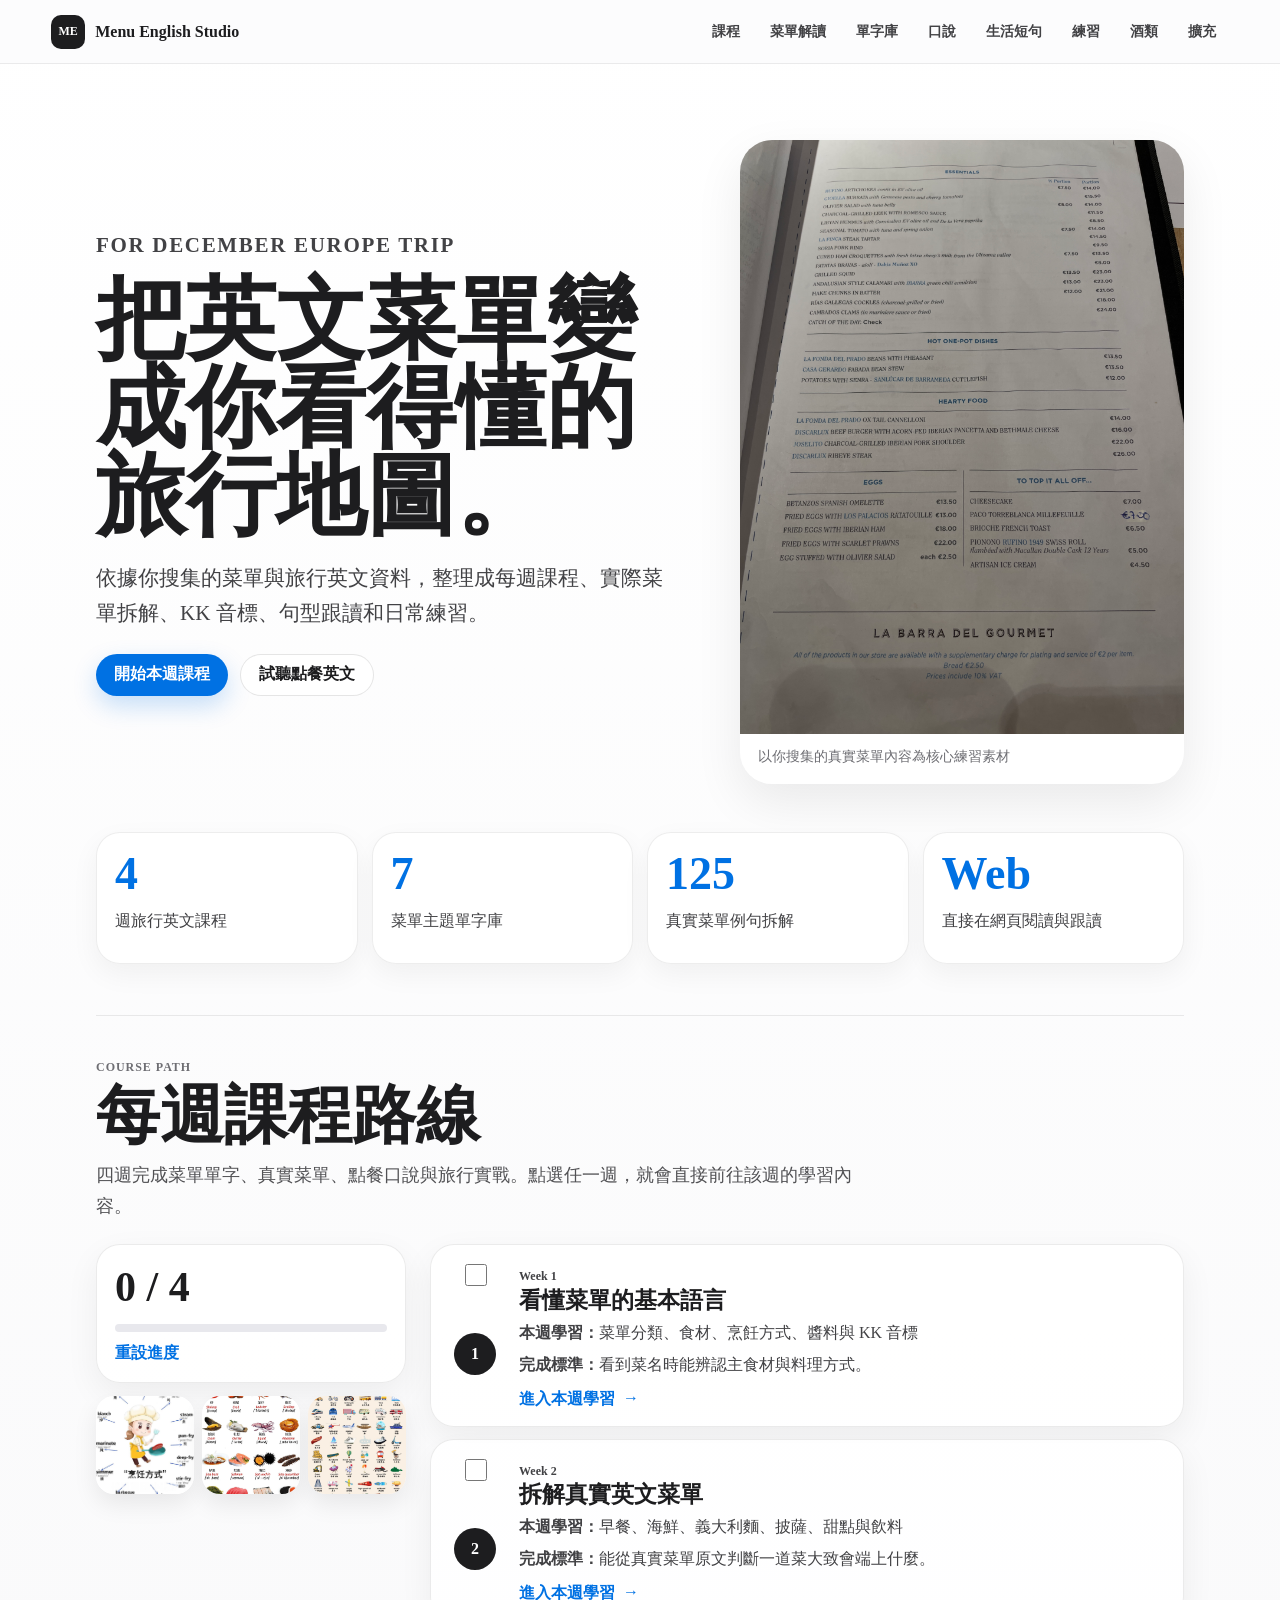
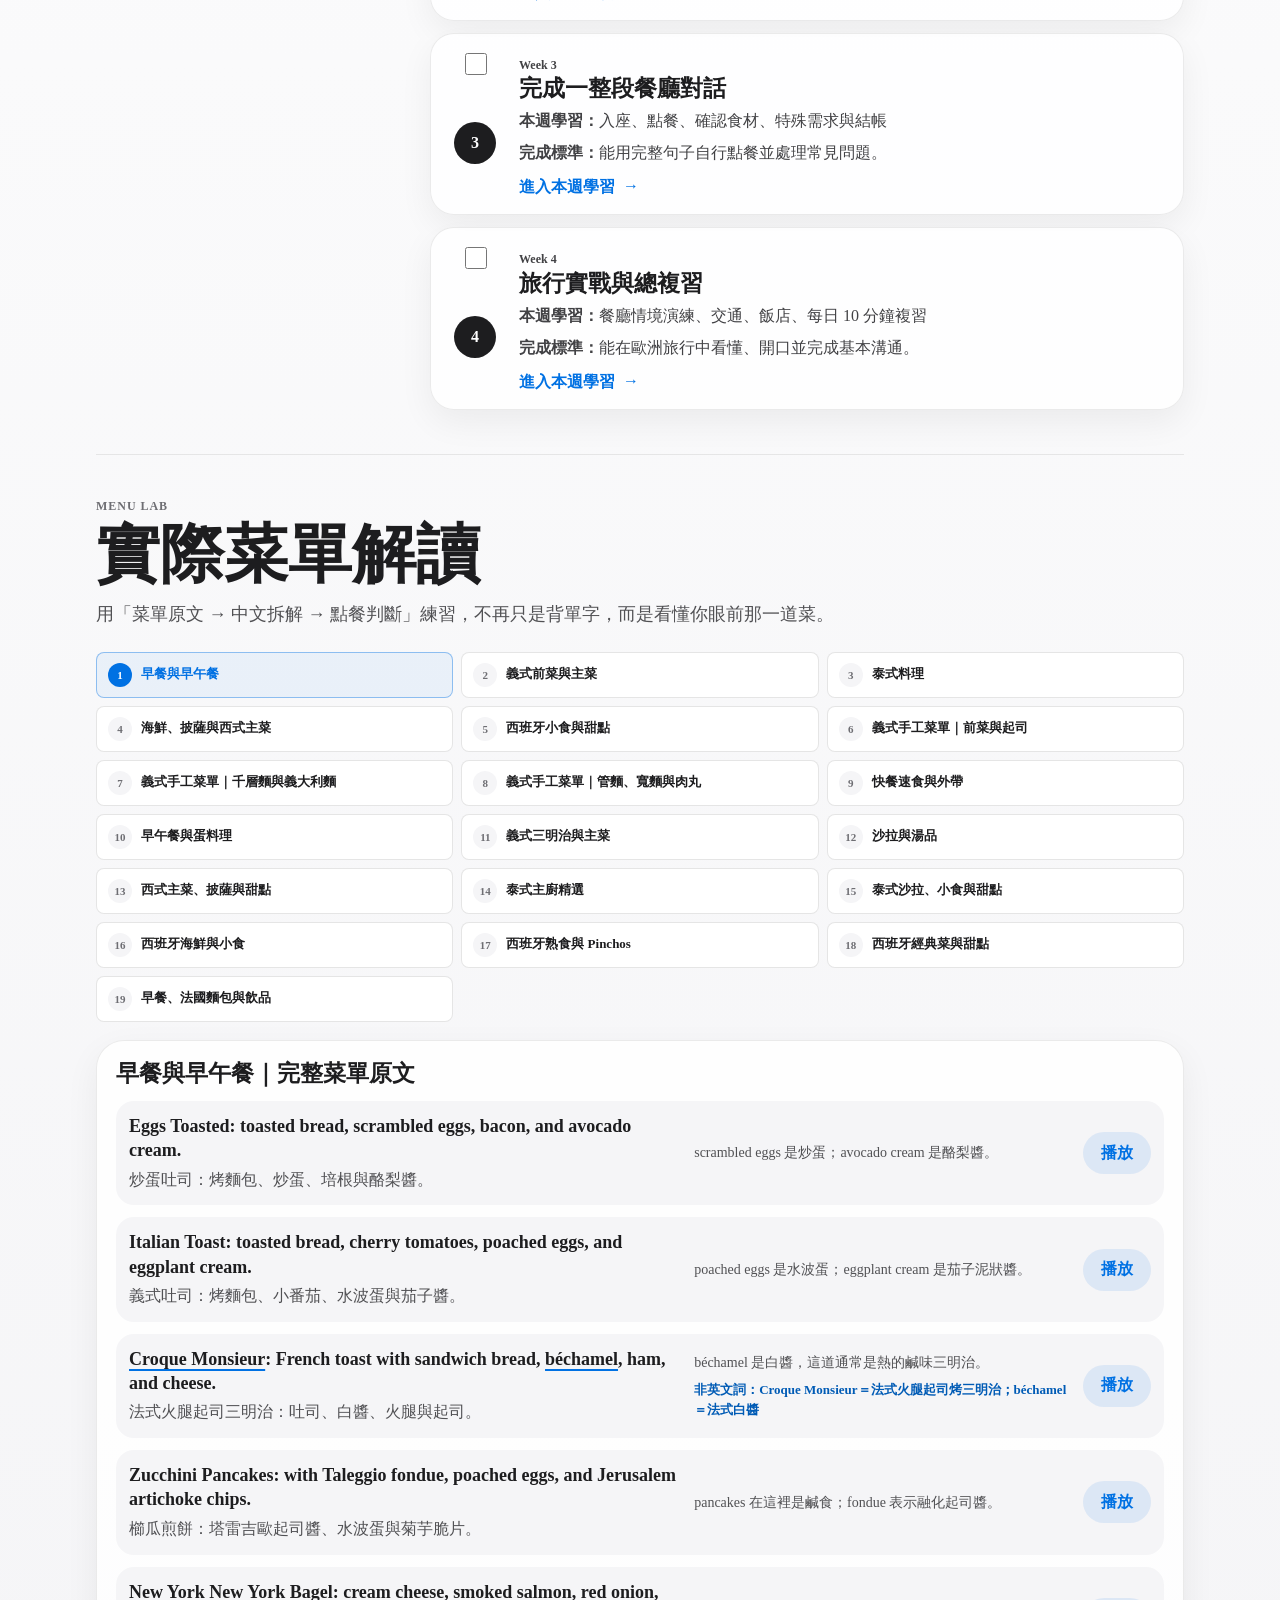
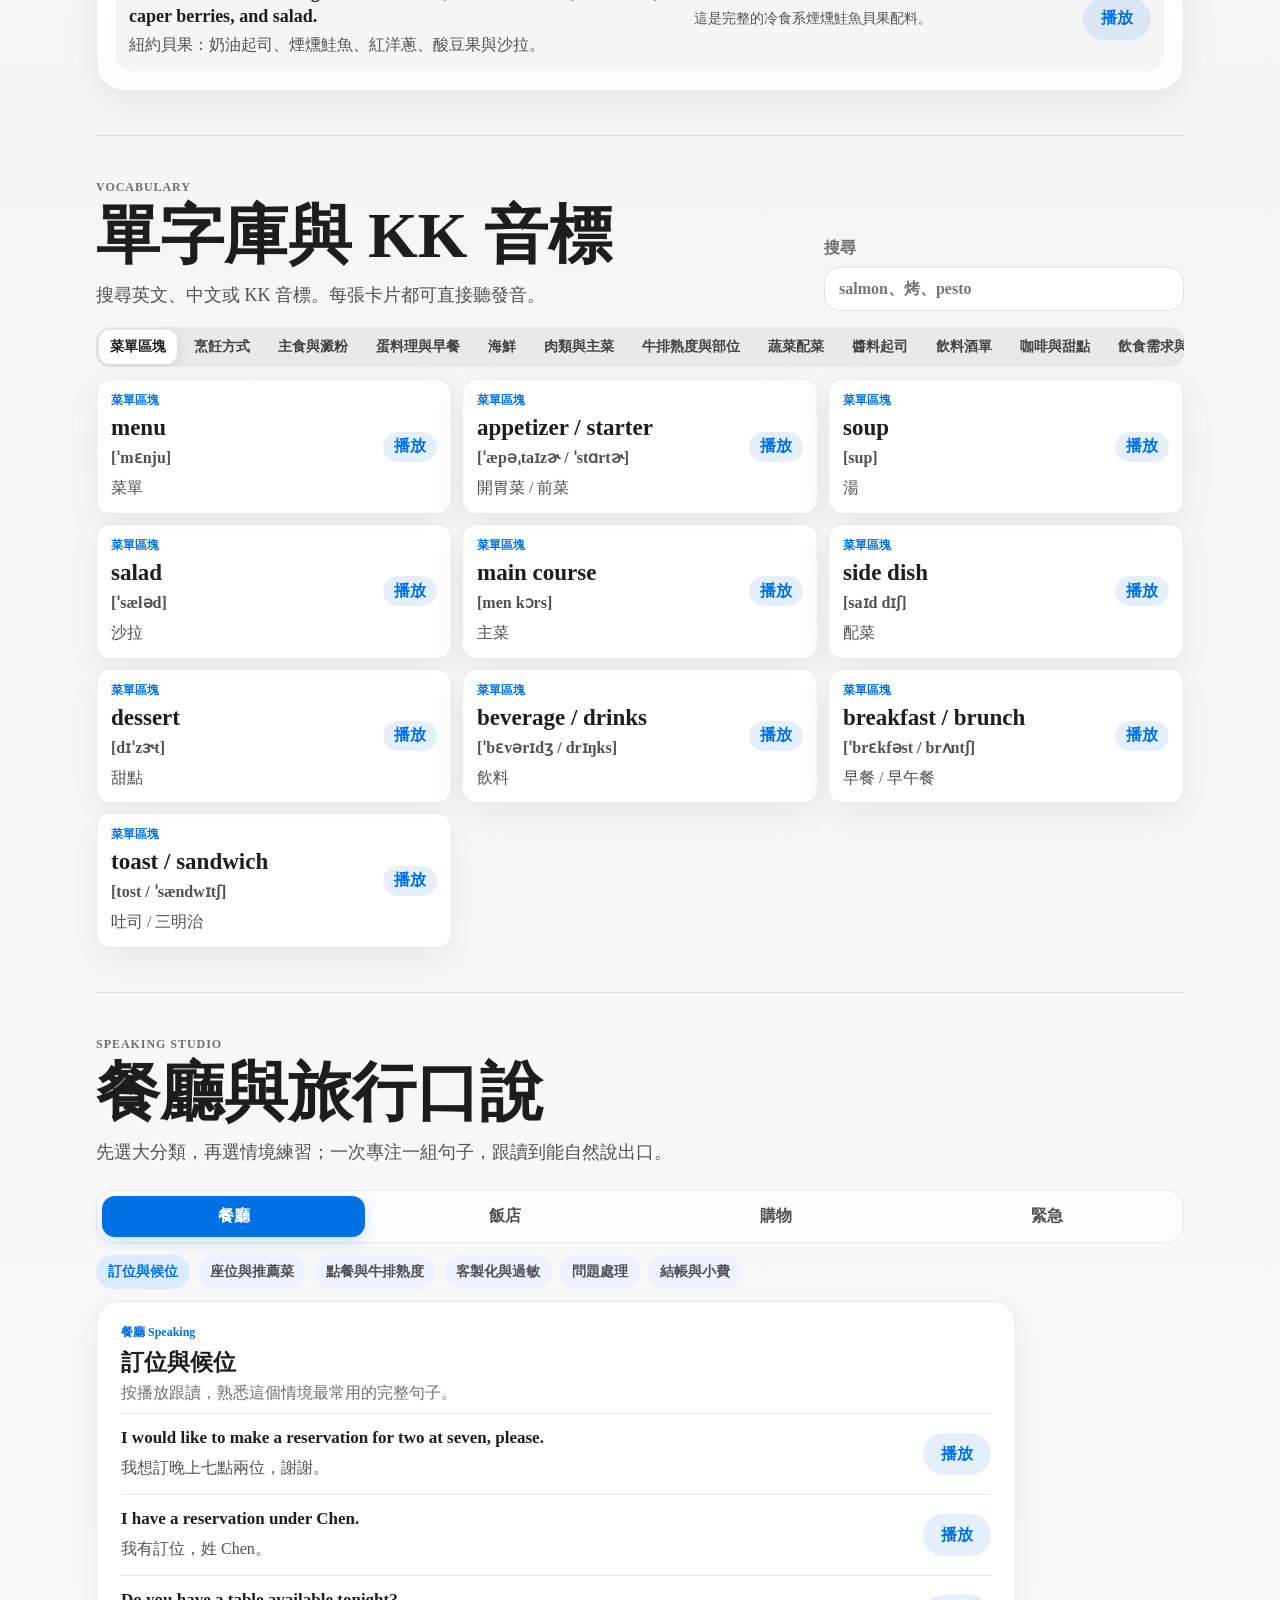
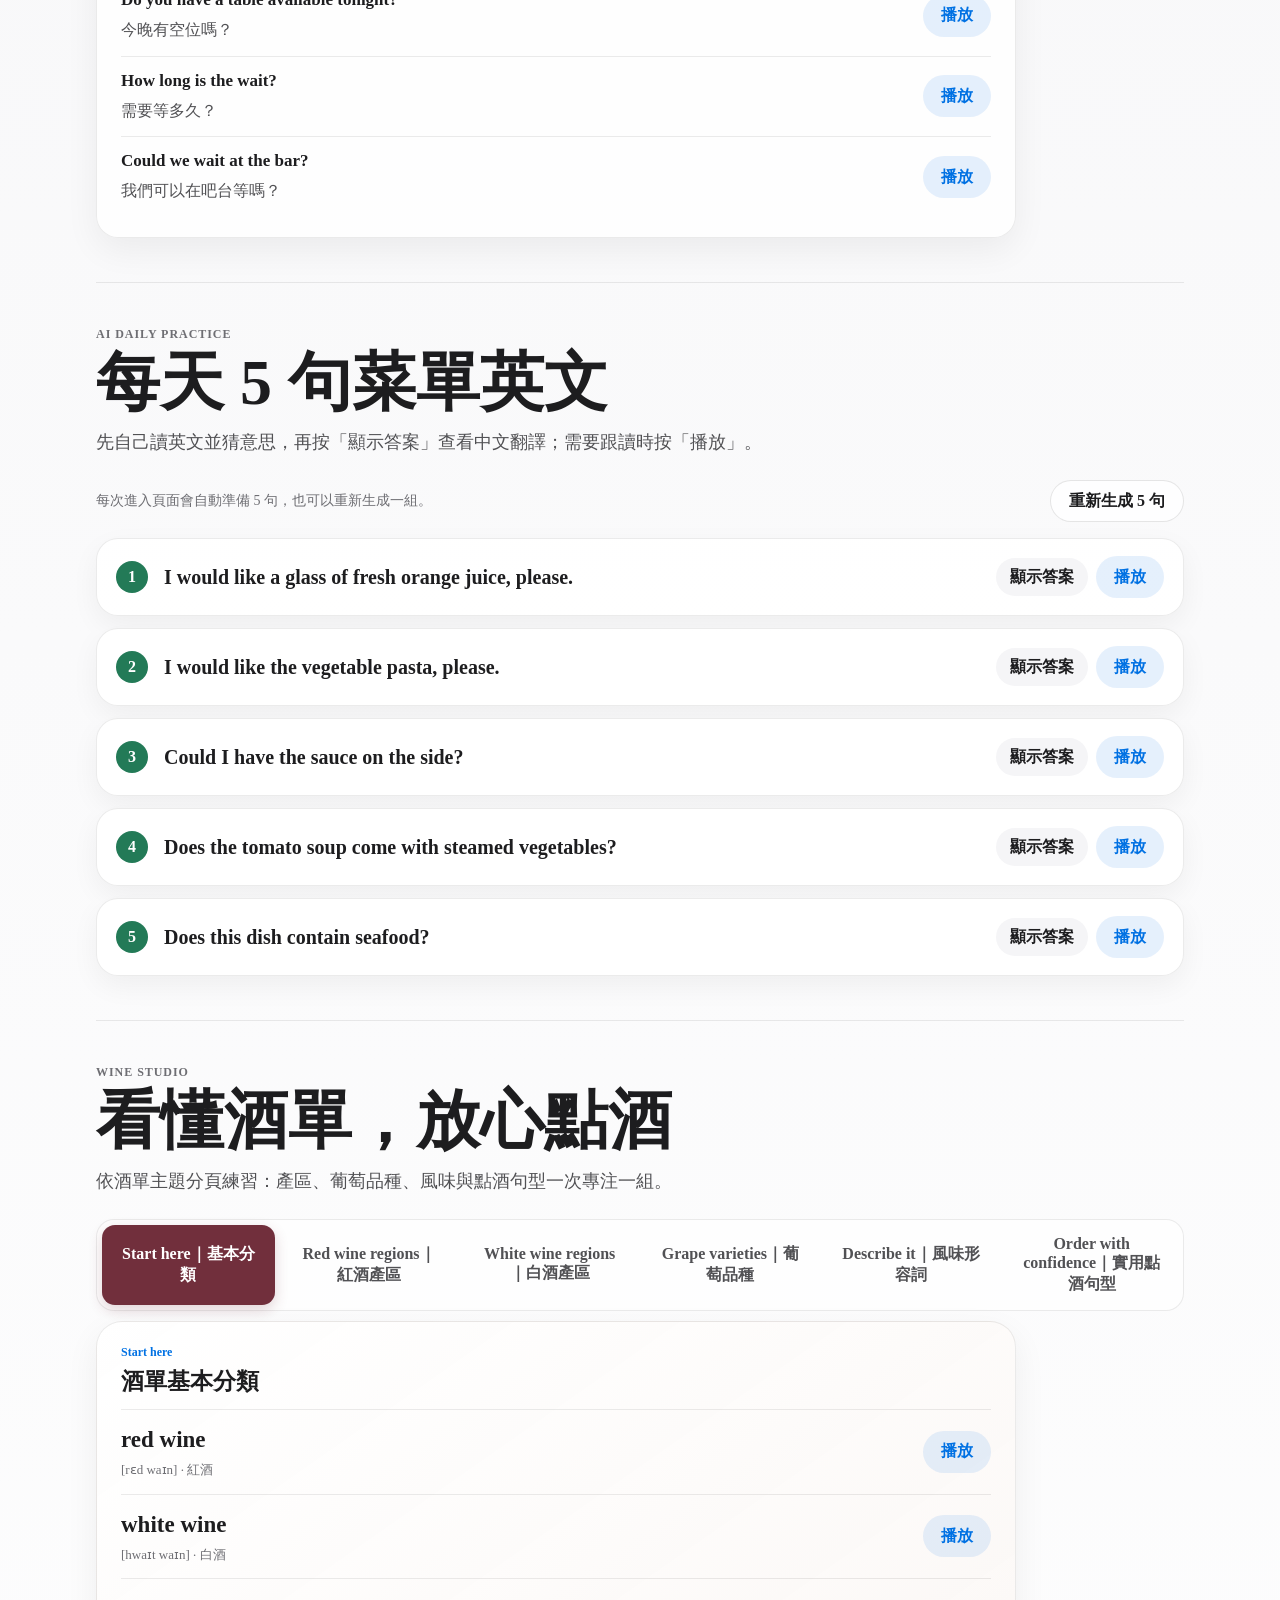
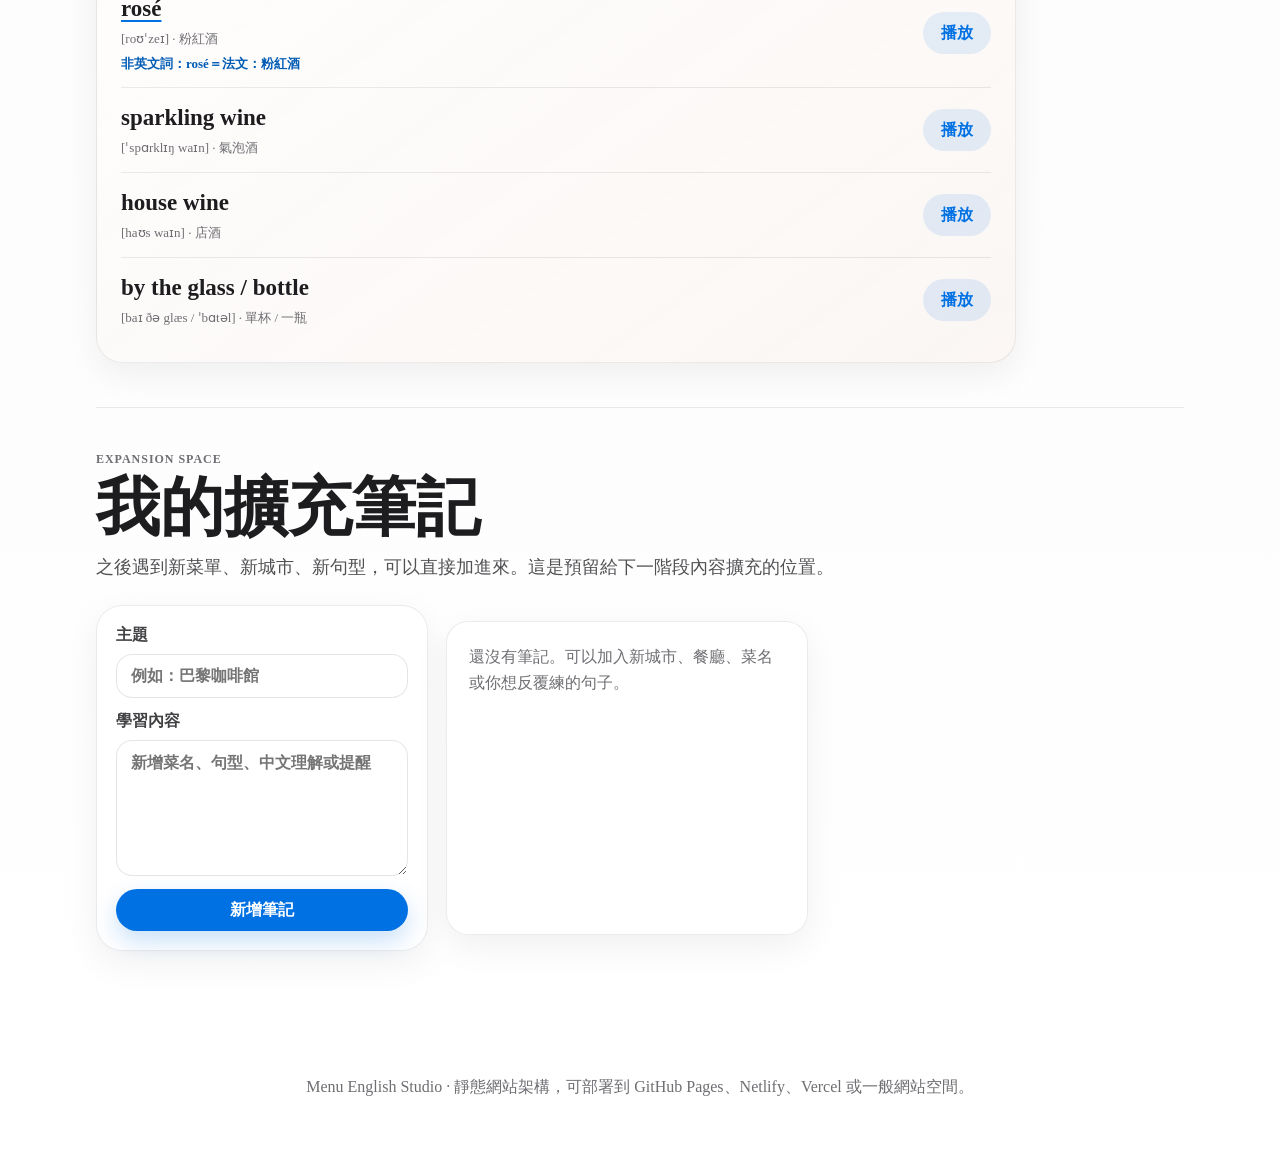
==== index.html @ 2254c6e6 "Split life English into its own page" ====
<!doctype html>
<html lang="zh-Hant">
<head>
  <meta charset="utf-8">
  <meta name="viewport" content="width=device-width, initial-scale=1">
  <title>Menu English Studio</title>
  <meta name="description" content="12月歐洲行英文學習網站：菜單閱讀、點餐句型、KK音標、每週課程與瀏覽器發音練習。">
  <link rel="stylesheet" href="styles.css?v=20261015-2">
  <style id="vocab-layout-fix">
    .vocab-section .vocab-card {
      min-height: 0 !important;
      align-self: start !important;
      display: grid !important;
      grid-template-columns: minmax(0, 1fr) auto !important;
      align-items: center !important;
      padding: 12px 14px !important;
      border-radius: 14px !important;
      gap: 12px !important;
    }
    .vocab-section .vocab-card > div {
      grid-column: 1 !important;
      display: grid !important;
      gap: 5px !important;
    }
    .vocab-section .vocab-card .tag,
    .vocab-section .vocab-card h3,
    .vocab-section .vocab-card .kk,
    .vocab-section .vocab-card p:not(.kk) {
      margin: 0 !important;
    }
    .vocab-section .vocab-card > .audio-button {
      grid-column: 2 !important;
      grid-row: 1 !important;
      min-height: 30px !important;
      padding: 0 11px !important;
    }
  </style>
</head>
<body>
  <header class="site-header">
    <a class="brand" href="#home" aria-label="回到首頁">
      <span class="brand-mark">ME</span>
      <span>Menu English Studio</span>
    </a>
    <nav class="top-nav" aria-label="主要導覽">
      <a href="#course">課程</a>
      <a href="#menu-lab">菜單解讀</a>
      <a href="#vocab">單字庫</a>
      <a href="#speaking">口說</a>
      <a href="life-english.html">生活短句</a>
      <a href="#practice">練習</a>
      <a href="#wine">酒類</a>
      <a href="#notes">擴充</a>
    </nav>
  </header>

  <main>
    <section id="home" class="hero">
      <div class="hero-copy">
        <p class="eyebrow">For December Europe Trip</p>
        <h1>把英文菜單變成你看得懂的旅行地圖。</h1>
        <p>依據你搜集的菜單與旅行英文資料，整理成每週課程、實際菜單拆解、KK 音標、句型跟讀和日常練習。</p>
        <div class="hero-actions">
          <a class="button primary" href="#course">開始本週課程</a>
          <button class="button soft" type="button" data-speak="A table for two, please. I would like the grilled sea bass. Could we have the bill, please?">試聽點餐英文</button>
        </div>
      </div>
      <figure class="hero-visual">
        <img src="assets/menu-hero.jpg" alt="歐洲餐廳英文菜單照片">
        <figcaption>以你搜集的真實菜單內容為核心練習素材</figcaption>
      </figure>
    </section>

    <section class="overview" aria-label="學習摘要">
      <article>
        <span>4</span>
        <p>週旅行英文課程</p>
      </article>
      <article>
        <span>7</span>
        <p>菜單主題單字庫</p>
      </article>
      <article>
        <span>125</span>
        <p>真實菜單例句拆解</p>
      </article>
      <article>
        <span>Web</span>
        <p>直接在網頁閱讀與跟讀</p>
      </article>
    </section>

    <section id="course" class="section course-section">
      <div class="section-heading">
        <p class="eyebrow">Course Path</p>
        <h2>每週課程路線</h2>
        <p>四週完成菜單單字、真實菜單、點餐口說與旅行實戰。點選任一週，就會直接前往該週的學習內容。</p>
      </div>
      <div class="course-layout">
        <aside class="course-rail">
          <div class="progress-card">
            <span id="progressText">0 / 4</span>
            <div class="progress-track"><div id="progressBar"></div></div>
            <button id="resetProgress" class="text-button" type="button">重設進度</button>
          </div>
          <div class="image-stack" aria-hidden="true">
            <img src="assets/cooking.jpg" alt="">
            <img src="assets/seafood.jpg" alt="">
            <img src="assets/transport.jpg" alt="">
          </div>
        </aside>
        <div id="courseList" class="course-list"></div>
      </div>
    </section>

    <section id="menu-lab" class="section">
      <div class="section-heading">
        <p class="eyebrow">Menu Lab</p>
        <h2>實際菜單解讀</h2>
        <p>用「菜單原文 → 中文拆解 → 點餐判斷」練習，不再只是背單字，而是看懂你眼前那一道菜。</p>
      </div>
      <div id="examplePaginationTop" class="menu-pagination"></div>
      <div id="exampleBoard" class="example-board"></div>
    </section>

    <section id="vocab" class="section vocab-section">
      <div class="section-heading row">
        <div>
          <p class="eyebrow">Vocabulary</p>
          <h2>單字庫與 KK 音標</h2>
          <p>搜尋英文、中文或 KK 音標。每張卡片都可直接聽發音。</p>
        </div>
        <label class="search-box">
          <span>搜尋</span>
          <input id="vocabSearch" type="search" placeholder="salmon、烤、pesto">
        </label>
      </div>
      <div id="categoryTabs" class="tabs" role="tablist"></div>
      <div id="vocabGrid" class="vocab-grid"></div>
    </section>

    <section id="speaking" class="section speaking-section">
      <div class="section-heading">
        <p class="eyebrow">Speaking Studio</p>
        <h2>餐廳與旅行口說</h2>
        <p>先選大分類，再選情境練習；一次專注一組句子，跟讀到能自然說出口。</p>
      </div>
      <div id="phraseDeck" class="phrase-deck"></div>
    </section>

    <section id="practice" class="section practice-section">
      <div class="section-heading">
        <p class="eyebrow">AI Daily Practice</p>
        <h2>每天 5 句菜單英文</h2>
        <p>先自己讀英文並猜意思，再按「顯示答案」查看中文翻譯；需要跟讀時按「播放」。</p>
      </div>
      <div class="practice-toolbar">
        <p>每次進入頁面會自動準備 5 句，也可以重新生成一組。</p>
        <button id="generatePractice" class="button soft" type="button">重新生成 5 句</button>
      </div>
      <div id="practiceExercise" class="practice-exercise" aria-live="polite"></div>
    </section>

    <section id="wine" class="section wine-section">
      <div class="section-heading">
        <p class="eyebrow">Wine Studio</p>
        <h2>看懂酒單，放心點酒</h2>
        <p>依酒單主題分頁練習：產區、葡萄品種、風味與點酒句型一次專注一組。</p>
      </div>
      <div id="wineDeck" class="wine-deck"></div>
    </section>

    <section id="notes" class="section notes-section">
      <div class="section-heading">
        <p class="eyebrow">Expansion Space</p>
        <h2>我的擴充筆記</h2>
        <p>之後遇到新菜單、新城市、新句型，可以直接加進來。這是預留給下一階段內容擴充的位置。</p>
      </div>
      <div class="notes-layout">
        <form id="noteForm" class="note-form">
          <label>
            主題
            <input name="title" required placeholder="例如：巴黎咖啡館">
          </label>
          <label>
            學習內容
            <textarea name="body" required placeholder="新增菜名、句型、中文理解或提醒"></textarea>
          </label>
          <button class="button primary" type="submit">新增筆記</button>
        </form>
        <div id="noteCards" class="note-cards"></div>
      </div>
    </section>
  </main>

  <footer class="site-footer">
    <p>Menu English Studio · 靜態網站架構，可部署到 GitHub Pages、Netlify、Vercel 或一般網站空間。</p>
  </footer>

  <script src="data.js?v=20261015-1"></script>
  <script src="menu-examples-extra.js?v=20261002-1"></script>
  <script src="app.js?v=20261015-2"></script>
</body>
</html>
---- styles.css ----
:root {
  color-scheme: light;
  --ink: #1d1d1f;
  --muted: #6e6e73;
  --soft: #f5f5f7;
  --paper: #fbfbfd;
  --line: rgba(0, 0, 0, 0.1);
  --blue: #0071e3;
  --green: #237a57;
  --orange: #b05d18;
  --rose: #b64256;
  --shadow: 0 18px 48px rgba(0, 0, 0, 0.08);
}

* {
  box-sizing: border-box;
}

html {
  scroll-behavior: smooth;
  background: var(--paper);
}

body {
  margin: 0;
  color: var(--ink);
  background: linear-gradient(180deg, #ffffff 0%, #f5f5f7 44%, #ffffff 100%);
  font-family: -apple-system, BlinkMacSystemFont, "SF Pro Display", "SF Pro Text", "Segoe UI", "PingFang TC", "Noto Sans TC", Arial, sans-serif;
  letter-spacing: 0;
}

body,
button,
input,
textarea {
  font: inherit;
}

a {
  color: inherit;
}

img {
  display: block;
  max-width: 100%;
}

.site-header {
  position: sticky;
  top: 0;
  z-index: 10;
  height: 64px;
  padding: 0 clamp(18px, 4vw, 56px);
  display: flex;
  align-items: center;
  justify-content: space-between;
  gap: 18px;
  background: rgba(251, 251, 253, 0.78);
  border-bottom: 1px solid rgba(0, 0, 0, 0.07);
  backdrop-filter: blur(24px) saturate(180%);
  -webkit-backdrop-filter: blur(24px) saturate(180%);
}

.brand {
  display: inline-flex;
  align-items: center;
  gap: 10px;
  color: #1d1d1f;
  font-weight: 760;
  text-decoration: none;
  white-space: nowrap;
}

.brand-mark {
  width: 34px;
  height: 34px;
  border-radius: 10px;
  display: inline-flex;
  align-items: center;
  justify-content: center;
  color: #fff;
  background: #1d1d1f;
  font-size: 12px;
  font-weight: 800;
}

.top-nav {
  min-width: 0;
  max-width: 100%;
  display: flex;
  align-items: center;
  gap: 4px;
  overflow-x: auto;
  scrollbar-width: none;
}

.top-nav::-webkit-scrollbar {
  display: none;
}

.top-nav a {
  min-height: 36px;
  padding: 9px 13px;
  border-radius: 999px;
  color: #424245;
  font-size: 14px;
  font-weight: 650;
  text-decoration: none;
  white-space: nowrap;
}

.top-nav a:hover,
.top-nav a.active {
  color: #005bb5;
  background: rgba(0, 113, 227, 0.1);
}

main {
  width: min(1180px, 100%);
  margin: 0 auto;
  padding: clamp(18px, 3.2vw, 36px) clamp(22px, 4vw, 46px);
}

.hero {
  min-height: calc(90vh - 86px);
  display: grid;
  grid-template-columns: minmax(0, 1.02fr) minmax(330px, 0.78fr);
  gap: clamp(24px, 5vw, 70px);
  align-items: center;
}

.hero-copy {
  padding: clamp(12px, 2vw, 28px) 0;
}

.eyebrow {
  margin: 0;
  color: var(--muted);
  font-size: 12px;
  font-weight: 760;
  letter-spacing: 0.08em;
  text-transform: uppercase;
}

.hero h1 {
  max-width: 760px;
  margin: 12px 0 0;
  font-size: clamp(46px, 7.4vw, 90px);
  line-height: 0.98;
  letter-spacing: 0;
  font-weight: 820;
}

.hero p {
  max-width: 680px;
  color: #424245;
  font-size: clamp(17px, 2vw, 21px);
  line-height: 1.68;
}

.hero-actions {
  display: flex;
  flex-wrap: wrap;
  gap: 12px;
  margin-top: 22px;
}

.button,
.audio-button,
.text-button {
  border: 0;
  cursor: pointer;
}

.button,
.audio-button {
  min-height: 42px;
  border-radius: 999px;
  padding: 0 18px;
  display: inline-flex;
  align-items: center;
  justify-content: center;
  text-decoration: none;
  font-weight: 720;
}

.button.primary {
  color: #fff;
  background: var(--blue);
  box-shadow: 0 10px 24px rgba(0, 113, 227, 0.22);
}

.button.soft {
  color: #1d1d1f;
  background: rgba(255, 255, 255, 0.82);
  border: 1px solid var(--line);
}

.hero-visual {
  margin: 0;
  border-radius: 32px;
  overflow: hidden;
  background: #fff;
  box-shadow: var(--shadow);
}

.hero-visual img {
  width: 100%;
  height: min(66vh, 680px);
  object-fit: cover;
}

.hero-visual figcaption {
  padding: 14px 18px 18px;
  color: var(--muted);
  font-size: 14px;
}

.overview {
  display: grid;
  grid-template-columns: repeat(4, minmax(0, 1fr));
  gap: 14px;
  margin: 8px 0 51px;
}

.overview article {
  min-height: 132px;
  padding: 18px;
  border-radius: 24px;
  background: rgba(255, 255, 255, 0.78);
  border: 1px solid rgba(0, 0, 0, 0.07);
  box-shadow: 0 10px 28px rgba(0, 0, 0, 0.05);
}

.overview span {
  display: block;
  color: var(--blue);
  font-size: clamp(30px, 4vw, 46px);
  line-height: 1;
  font-weight: 820;
}

.overview p {
  margin: 12px 0 0;
  color: #424245;
  line-height: 1.45;
}

.section {
  padding: clamp(20px, 3.8vw, 44px) 0;
  border-top: 1px solid rgba(0, 0, 0, 0.08);
}

.section-heading {
  max-width: 760px;
  margin-bottom: 22px;
}

.section-heading.row {
  max-width: none;
  display: flex;
  align-items: end;
  justify-content: space-between;
  gap: 24px;
}

.section-heading h2 {
  margin: 8px 0 0;
  font-size: clamp(34px, 5vw, 64px);
  line-height: 1.02;
  font-weight: 820;
}

.section-heading p:not(.eyebrow) {
  margin: 12px 0 0;
  color: #515154;
  font-size: 18px;
  line-height: 1.72;
}

.course-layout {
  display: grid;
  grid-template-columns: 310px minmax(0, 1fr);
  gap: 24px;
  align-items: start;
}

.course-rail {
  position: sticky;
  top: 88px;
  display: grid;
  gap: 13px;
}

.progress-card,
.lesson-card,
.menu-group,
.vocab-card,
.phrase-group,
.practice-grid article,
.note-form,
.note-card,
.empty {
  border: 1px solid rgba(0, 0, 0, 0.08);
  background: rgba(255, 255, 255, 0.82);
  box-shadow: 0 12px 34px rgba(0, 0, 0, 0.06);
}

.progress-card {
  padding: 18px;
  border-radius: 24px;
}

#progressText {
  display: block;
  font-size: 42px;
  font-weight: 820;
}

.progress-track {
  height: 8px;
  margin: 13px 0 11px;
  border-radius: 999px;
  background: #e8e8ed;
  overflow: hidden;
}

#progressBar {
  width: 0;
  height: 100%;
  border-radius: inherit;
  background: var(--blue);
  transition: width 180ms ease;
}

.text-button {
  padding: 0;
  color: var(--blue);
  background: transparent;
  font-weight: 720;
}

.image-stack {
  display: grid;
  grid-template-columns: repeat(3, 1fr);
  gap: 8px;
}

.image-stack img {
  width: 100%;
  aspect-ratio: 1;
  object-fit: cover;
  border-radius: 18px;
  box-shadow: 0 10px 24px rgba(0, 0, 0, 0.08);
}

.course-list {
  display: grid;
  gap: 12px;
}

.lesson-card {
  min-height: 114px;
  display: grid;
  grid-template-columns: 56px minmax(0, 1fr);
  gap: 16px;
  padding: 16px;
  border-radius: 24px;
  cursor: pointer;
  transition: transform 180ms ease, box-shadow 180ms ease, border-color 180ms ease;
}

.lesson-card:hover,
.lesson-card:focus-visible {
  transform: translateY(-2px);
  border-color: rgba(0, 113, 227, 0.35);
  box-shadow: 0 16px 38px rgba(0, 0, 0, 0.1);
  outline: none;
}

.lesson-check {
  display: grid;
  justify-items: center;
  gap: 10px;
}

.lesson-check input {
  width: 22px;
  height: 22px;
  accent-color: var(--blue);
}

.lesson-check span {
  width: 42px;
  height: 42px;
  display: inline-flex;
  align-items: center;
  justify-content: center;
  border-radius: 50%;
  color: #fff;
  background: #1d1d1f;
  font-weight: 780;
}

.lesson-id,
.tag {
  display: inline-flex;
  width: fit-content;
  margin: 0 0 8px;
  color: var(--blue);
  font-size: 12px;
  font-weight: 760;
}

.lesson-card h3,
.menu-group h3,
.vocab-card h3,
.phrase-group h3,
.practice-grid h3,
.note-card h3 {
  margin: 0;
  font-size: 23px;
  line-height: 1.18;
}

.lesson-card p {
  margin: 6px 0 0;
  color: #424245;
  line-height: 1.62;
}

.lesson-link {
  display: inline-flex;
  gap: 8px;
  margin-top: 11px;
  color: var(--blue);
  font-weight: 720;
}

.example-board {
  display: grid;
  grid-template-columns: minmax(0, 1fr);
}

.menu-pagination {
  margin: 0 0 18px;
}

.menu-category-list {
  display: grid;
  grid-template-columns: repeat(3, minmax(0, 1fr));
  gap: 8px;
}

.menu-category-button {
  width: 100%;
  min-height: 46px;
  display: flex;
  align-items: center;
  gap: 9px;
  border: 1px solid var(--line);
  border-radius: 8px;
  padding: 8px 11px;
  color: var(--ink);
  background: #fff;
  font-size: 13px;
  font-weight: 700;
  line-height: 1.3;
  text-align: left;
  cursor: pointer;
}

.menu-category-button > span {
  width: 24px;
  height: 24px;
  flex: 0 0 24px;
  display: inline-flex;
  align-items: center;
  justify-content: center;
  border-radius: 50%;
  color: var(--muted);
  background: var(--soft);
  font-size: 11px;
  text-align: center;
}

.menu-category-button:hover,
.menu-category-button.active {
  color: var(--blue);
  border-color: rgba(0, 113, 227, 0.4);
  background: rgba(0, 113, 227, 0.06);
}

.menu-category-button.active > span {
  color: #fff;
  background: var(--blue);
}

.menu-group {
  padding: 19px;
  border-radius: 28px;
}

.menu-example-list {
  display: grid;
  gap: 12px;
  margin-top: 14px;
}

.menu-example {
  display: grid;
  grid-template-columns: minmax(0, 1fr) minmax(160px, 0.68fr) auto;
  gap: 14px;
  align-items: center;
  padding: 13px;
  border-radius: 18px;
  background: var(--soft);
}

.menu-original {
  margin: 0;
  font-size: 18px;
  font-weight: 760;
  line-height: 1.35;
}

.foreign-term {
  text-decoration-line: underline;
  text-decoration-color: var(--blue);
  text-decoration-thickness: 2px;
  text-underline-offset: 4px;
}

.foreign-note {
  display: block;
  margin-top: 6px;
  color: #005bb5;
  font-size: 13px;
  font-weight: 650;
}

.menu-zh,
.menu-example > p,
.phrase-row span,
.vocab-card p,
.note-card p {
  color: #515154;
  line-height: 1.55;
}

.menu-zh {
  margin: 5px 0 0;
}

.menu-example > p {
  margin: 0;
  font-size: 14px;
}

.search-box {
  width: min(360px, 100%);
  display: grid;
  gap: 8px;
  color: var(--muted);
  font-weight: 700;
}

.search-box input,
.note-form input,
.note-form textarea {
  width: 100%;
  min-height: 44px;
  border: 1px solid var(--line);
  border-radius: 16px;
  padding: 0 14px;
  color: var(--ink);
  background: rgba(255, 255, 255, 0.9);
  outline: none;
}

.search-box input:focus,
.note-form input:focus,
.note-form textarea:focus {
  border-color: rgba(0, 113, 227, 0.55);
  box-shadow: 0 0 0 4px rgba(0, 113, 227, 0.12);
}

.tabs {
  width: 100%;
  min-width: 0;
  max-width: 100%;
  display: flex;
  gap: 8px;
  padding: 4px;
  margin-bottom: 20px;
  overflow-x: auto;
  border-radius: 18px;
  background: #e8e8ed;
}

.tab {
  min-height: 38px;
  border: 0;
  border-radius: 14px;
  padding: 0 14px;
  color: #424245;
  background: transparent;
  font-weight: 720;
  white-space: nowrap;
  cursor: pointer;
}

.tab.active {
  color: var(--ink);
  background: #fff;
  box-shadow: 0 4px 14px rgba(0, 0, 0, 0.08);
}

.vocab-grid {
  display: grid;
  grid-template-columns: repeat(3, minmax(0, 1fr));
  gap: 14px;
}

.vocab-card {
  min-height: 176px;
  padding: 18px;
  border-radius: 24px;
  display: flex;
  flex-direction: column;
  justify-content: space-between;
  gap: 20px;
}

.vocab-card h3 {
  margin-top: 4px;
}

.kk {
  margin: 9px 0 0;
  color: var(--orange);
  font-weight: 760;
}

/* Keep the vocabulary area dense while preserving its original type scale. */
.vocab-section .section-heading {
  margin-bottom: 16px;
}

.vocab-section .tabs {
  gap: 6px;
  padding: 3px;
  margin-bottom: 12px;
  border-radius: 14px;
}

.vocab-section .tab {
  min-height: 34px;
  border-radius: 11px;
  padding: 0 11px;
  font-size: 14px;
}

.vocab-section .vocab-grid {
  gap: 10px;
  align-items: start;
}

.vocab-section .vocab-card {
  min-height: 0;
  align-self: start;
  display: grid;
  grid-template-columns: minmax(0, 1fr) auto;
  align-items: center;
  padding: 12px 14px;
  border-radius: 14px;
  gap: 12px;
}

.vocab-section .vocab-card > div {
  grid-column: 1;
  display: grid;
  gap: 5px;
}

.vocab-section .vocab-card .tag,
.vocab-section .vocab-card h3 {
  margin: 0;
}

.vocab-section .kk {
  margin: 0;
}

.vocab-section .vocab-card p:not(.kk) {
  margin: 0;
}

.vocab-section .audio-button {
  grid-column: 2;
  grid-row: 1;
  min-height: 30px;
  padding: 0 11px;
}

.vocab-section .vocab-card p {
  margin-bottom: 0;
}

.audio-button {
  width: fit-content;
  color: var(--blue);
  background: rgba(0, 113, 227, 0.1);
}

.audio-button:hover {
  background: rgba(0, 113, 227, 0.16);
}

.phrase-deck {
  display: grid;
  gap: 10px;
}

.video-lesson-deck {
  display: grid;
  gap: 12px;
}

.video-lesson-tabs {
  display: flex;
  flex-wrap: wrap;
  gap: 8px;
  padding: 5px;
  border: 1px solid rgba(0, 0, 0, 0.08);
  border-radius: 18px;
  background: rgba(255, 255, 255, 0.68);
}

.video-lesson-tab {
  flex: 1 1 140px;
  border: 0;
  border-radius: 13px;
  padding: 10px 14px;
  cursor: pointer;
  color: #515154;
  background: transparent;
  font: inherit;
  font-weight: 720;
  transition: background 160ms ease, color 160ms ease, box-shadow 160ms ease;
}

.video-lesson-tab.active {
  color: #fff;
  background: #1e6c57;
  box-shadow: 0 5px 14px rgba(30, 108, 87, 0.2);
}

.video-lesson-heading {
  display: flex;
  align-items: baseline;
  gap: 10px;
}

.video-lesson-heading .tag {
  margin: 0;
  flex: 0 0 auto;
}

.video-lesson-heading p {
  margin: 0;
  color: #6e6e73;
  line-height: 1.5;
}

.video-card-grid {
  display: grid;
  grid-template-columns: repeat(4, minmax(0, 1fr));
  gap: 12px;
}

.video-card {
  display: flex;
  min-height: 186px;
  flex-direction: column;
  align-items: flex-start;
  padding: 17px;
  border: 1px solid rgba(0, 0, 0, 0.08);
  border-radius: 18px;
  background: linear-gradient(145deg, rgba(255, 255, 255, 0.92), rgba(242, 250, 247, 0.86));
  box-shadow: 0 10px 28px rgba(0, 0, 0, 0.05);
}

.video-card h3 {
  margin: 0;
  font-size: 20px;
  line-height: 1.25;
}

.video-card h2 {
  margin: 0;
  font-size: 20px;
  line-height: 1.25;
}

.video-lesson-section .section-heading h1 {
  max-width: 980px;
  margin: 0;
  font-size: clamp(30px, 4vw, 50px);
  line-height: 1.12;
  letter-spacing: -0.035em;
}

.video-card .kk {
  margin: 8px 0;
}

.video-card > p:last-of-type {
  margin: 0;
  color: #515154;
  line-height: 1.5;
}

.video-card .audio-button {
  margin-top: auto;
}

.speaking-tabs,
.speaking-scenario-tabs {
  display: flex;
  flex-wrap: wrap;
  gap: 8px;
}

.speaking-tabs {
  padding: 5px;
  border: 1px solid rgba(0, 0, 0, 0.08);
  border-radius: 18px;
  background: rgba(255, 255, 255, 0.68);
}

.speaking-category-button,
.speaking-scenario-button {
  border: 0;
  cursor: pointer;
  font: inherit;
  font-weight: 720;
  transition: background 160ms ease, color 160ms ease, box-shadow 160ms ease;
}

.speaking-category-button {
  flex: 1 1 120px;
  padding: 10px 14px;
  border-radius: 13px;
  color: #515154;
  background: transparent;
}

.speaking-category-button.active {
  color: #fff;
  background: var(--blue);
  box-shadow: 0 5px 14px rgba(0, 113, 227, 0.2);
}

.speaking-scenario-tabs {
  padding: 2px 0;
}

.speaking-scenario-button {
  padding: 8px 12px;
  border-radius: 999px;
  color: #515154;
  background: #edf3fc;
  font-size: 14px;
}

.speaking-scenario-button.active {
  color: var(--blue);
  background: #dceaff;
}

.phrase-group {
  max-width: 920px;
  padding: 20px 24px;
  border-radius: 22px;
}

.phrase-group-heading {
  padding-bottom: 8px;
}

.phrase-group-heading > p {
  margin: 5px 0 0;
  color: #6e6e73;
  line-height: 1.5;
}

.phrase-row {
  display: flex;
  align-items: center;
  justify-content: space-between;
  gap: 14px;
  padding: 13px 0;
  border-top: 1px solid rgba(0, 0, 0, 0.08);
}

.phrase-row:first-of-type {
  margin-top: 12px;
}

.phrase-row p {
  margin: 0 0 6px;
  font-size: 17px;
  font-weight: 760;
  line-height: 1.35;
}

.wine-deck {
  display: grid;
  gap: 10px;
}

.wine-tabs {
  display: flex;
  flex-wrap: wrap;
  gap: 8px;
  padding: 5px;
  border: 1px solid rgba(0, 0, 0, 0.08);
  border-radius: 18px;
  background: rgba(255, 255, 255, 0.68);
}

.wine-tab {
  flex: 1 1 130px;
  border: 0;
  border-radius: 13px;
  padding: 10px 14px;
  cursor: pointer;
  color: #515154;
  background: transparent;
  font: inherit;
  font-weight: 720;
  transition: background 160ms ease, color 160ms ease, box-shadow 160ms ease;
}

.wine-tab.active {
  color: #fff;
  background: #712f3c;
  box-shadow: 0 5px 14px rgba(113, 47, 60, 0.2);
}

.wine-group {
  max-width: 920px;
  padding: 20px 24px;
  border: 1px solid rgba(0, 0, 0, 0.08);
  border-radius: 26px;
  background: linear-gradient(145deg, rgba(255, 255, 255, 0.9), rgba(250, 245, 242, 0.86));
  box-shadow: 0 12px 34px rgba(0, 0, 0, 0.06);
}

.wine-group h3 {
  margin: 0;
  font-size: 23px;
  line-height: 1.18;
}

.wine-group-description {
  margin: 9px 0 0;
  color: #515154;
  font-size: 14px;
  line-height: 1.55;
}

.wine-items {
  margin-top: 14px;
}

.wine-item {
  display: flex;
  align-items: center;
  justify-content: space-between;
  gap: 12px;
  padding: 14px 0;
  border-top: 1px solid rgba(0, 0, 0, 0.08);
}

.wine-item p {
  margin: 0 0 5px;
  font-size: 23px;
  font-weight: 760;
  line-height: 1.35;
}

.wine-detail {
  color: var(--muted);
  font-size: 13px;
  line-height: 1.45;
}

.wine-info {
  display: block;
  margin-top: 5px;
  color: #424245;
  font-size: 13px;
  line-height: 1.55;
}

.practice-grid {
  display: grid;
  grid-template-columns: repeat(3, minmax(0, 1fr));
  gap: 16px;
}

.practice-toolbar {
  display: flex;
  align-items: center;
  justify-content: space-between;
  gap: 16px;
  margin-bottom: 16px;
}

.practice-toolbar p {
  margin: 0;
  color: var(--muted);
  font-size: 14px;
}

.practice-exercise {
  display: grid;
  gap: 12px;
}

.practice-card {
  display: grid;
  grid-template-columns: 34px minmax(0, 1fr) auto;
  align-items: center;
  gap: 14px;
  padding: 17px 19px;
  border: 1px solid rgba(0, 0, 0, 0.08);
  border-radius: 22px;
  background: rgba(255, 255, 255, 0.84);
  box-shadow: 0 10px 28px rgba(0, 0, 0, 0.05);
}

.practice-number {
  width: 32px;
  height: 32px;
  display: inline-flex;
  align-items: center;
  justify-content: center;
  border-radius: 50%;
  color: #fff;
  background: var(--green);
  font-weight: 800;
}

.practice-sentence {
  margin: 0;
  font-size: 20px;
  font-weight: 760;
  line-height: 1.4;
}

.practice-actions {
  display: flex;
  align-items: center;
  gap: 8px;
}

.answer-button {
  min-height: 38px;
  border: 0;
  border-radius: 999px;
  padding: 0 14px;
  color: var(--ink);
  background: var(--soft);
  font-weight: 720;
  cursor: pointer;
}

.answer-button:hover {
  background: #e8e8ed;
}

.practice-answer {
  grid-column: 2 / -1;
  margin: -2px 0 0;
  padding-top: 11px;
  border-top: 1px solid rgba(0, 0, 0, 0.08);
  color: #515154;
  line-height: 1.55;
}

.practice-grid article {
  min-height: 176px;
  padding: 21px;
  border-radius: 28px;
}

.practice-grid span {
  width: 44px;
  height: 44px;
  display: inline-flex;
  align-items: center;
  justify-content: center;
  margin-bottom: 18px;
  border-radius: 50%;
  color: #fff;
  background: var(--green);
  font-weight: 800;
}

.practice-grid p {
  color: #515154;
  line-height: 1.65;
}

.notes-layout {
  display: grid;
  grid-template-columns: minmax(280px, 0.45fr) minmax(0, 1fr);
  gap: 18px;
}

.note-form {
  padding: 19px;
  border-radius: 26px;
  display: grid;
  gap: 13px;
}

.note-form label {
  display: grid;
  gap: 8px;
  color: #424245;
  font-weight: 760;
}

.note-form textarea {
  min-height: 136px;
  padding-top: 12px;
  resize: vertical;
}

.note-cards {
  display: grid;
  grid-template-columns: repeat(2, minmax(0, 1fr));
  gap: 14px;
}

.note-card {
  position: relative;
  min-height: 125px;
  padding: 19px;
  border-radius: 24px;
}

.delete-note {
  position: absolute;
  top: 14px;
  right: 14px;
  width: 32px;
  height: 32px;
  border: 0;
  border-radius: 50%;
  color: #515154;
  background: #f5f5f7;
  cursor: pointer;
}

.empty {
  padding: 22px;
  border-radius: 22px;
  color: var(--muted);
  line-height: 1.6;
}

.site-footer {
  padding: 30px clamp(22px, 4vw, 56px) 44px;
  color: var(--muted);
  text-align: center;
}

@media (max-width: 980px) {
  .site-header {
    align-items: start;
    height: auto;
    padding-top: 12px;
    padding-bottom: 12px;
    flex-direction: column;
  }

  .hero,
  .course-layout,
  .notes-layout {
    grid-template-columns: 1fr;
  }

  .hero {
    min-height: auto;
  }

  .hero-visual img {
    height: 440px;
  }

  .overview,
  .example-board,
  .vocab-grid,
  .phrase-deck,
  .practice-grid,
  .wine-deck,
  .video-card-grid {
    grid-template-columns: repeat(2, minmax(0, 1fr));
  }

  .course-rail {
    position: static;
  }
}

@media (max-width: 680px) {
  body {
    overflow-x: hidden;
  }

  main {
    padding: 20px;
  }

  .site-header {
    overflow: hidden;
  }

  .top-nav {
    width: 100%;
  }

  .brand span:last-child {
    max-width: 210px;
    overflow: hidden;
    text-overflow: ellipsis;
  }

  .hero h1 {
    font-size: clamp(42px, 13vw, 62px);
  }

  .hero-visual {
    border-radius: 24px;
  }

  .hero-visual img {
    height: 340px;
  }

  .overview,
  .example-board,
  .vocab-grid,
  .phrase-deck,
  .practice-grid,
  .wine-deck,
  .video-card-grid,
  .note-cards {
    grid-template-columns: 1fr;
  }

  .section-heading.row {
    align-items: start;
    flex-direction: column;
  }

  .lesson-card {
    grid-template-columns: 48px minmax(0, 1fr);
    padding: 16px;
  }

  .menu-example {
    grid-template-columns: 1fr;
  }

  .menu-category-list {
    grid-template-columns: repeat(2, minmax(0, 1fr));
  }

  .phrase-row {
    align-items: start;
    flex-direction: column;
  }

  .video-lesson-heading {
    align-items: flex-start;
    flex-direction: column;
  }

  .practice-toolbar {
    align-items: start;
    flex-direction: column;
  }

  .practice-card {
    grid-template-columns: 34px minmax(0, 1fr);
  }

  .practice-actions {
    grid-column: 2;
  }

  .practice-answer {
    grid-column: 1 / -1;
  }

  .wine-item {
    align-items: start;
    flex-direction: column;
  }

  .audio-button {
    min-height: 38px;
  }
}
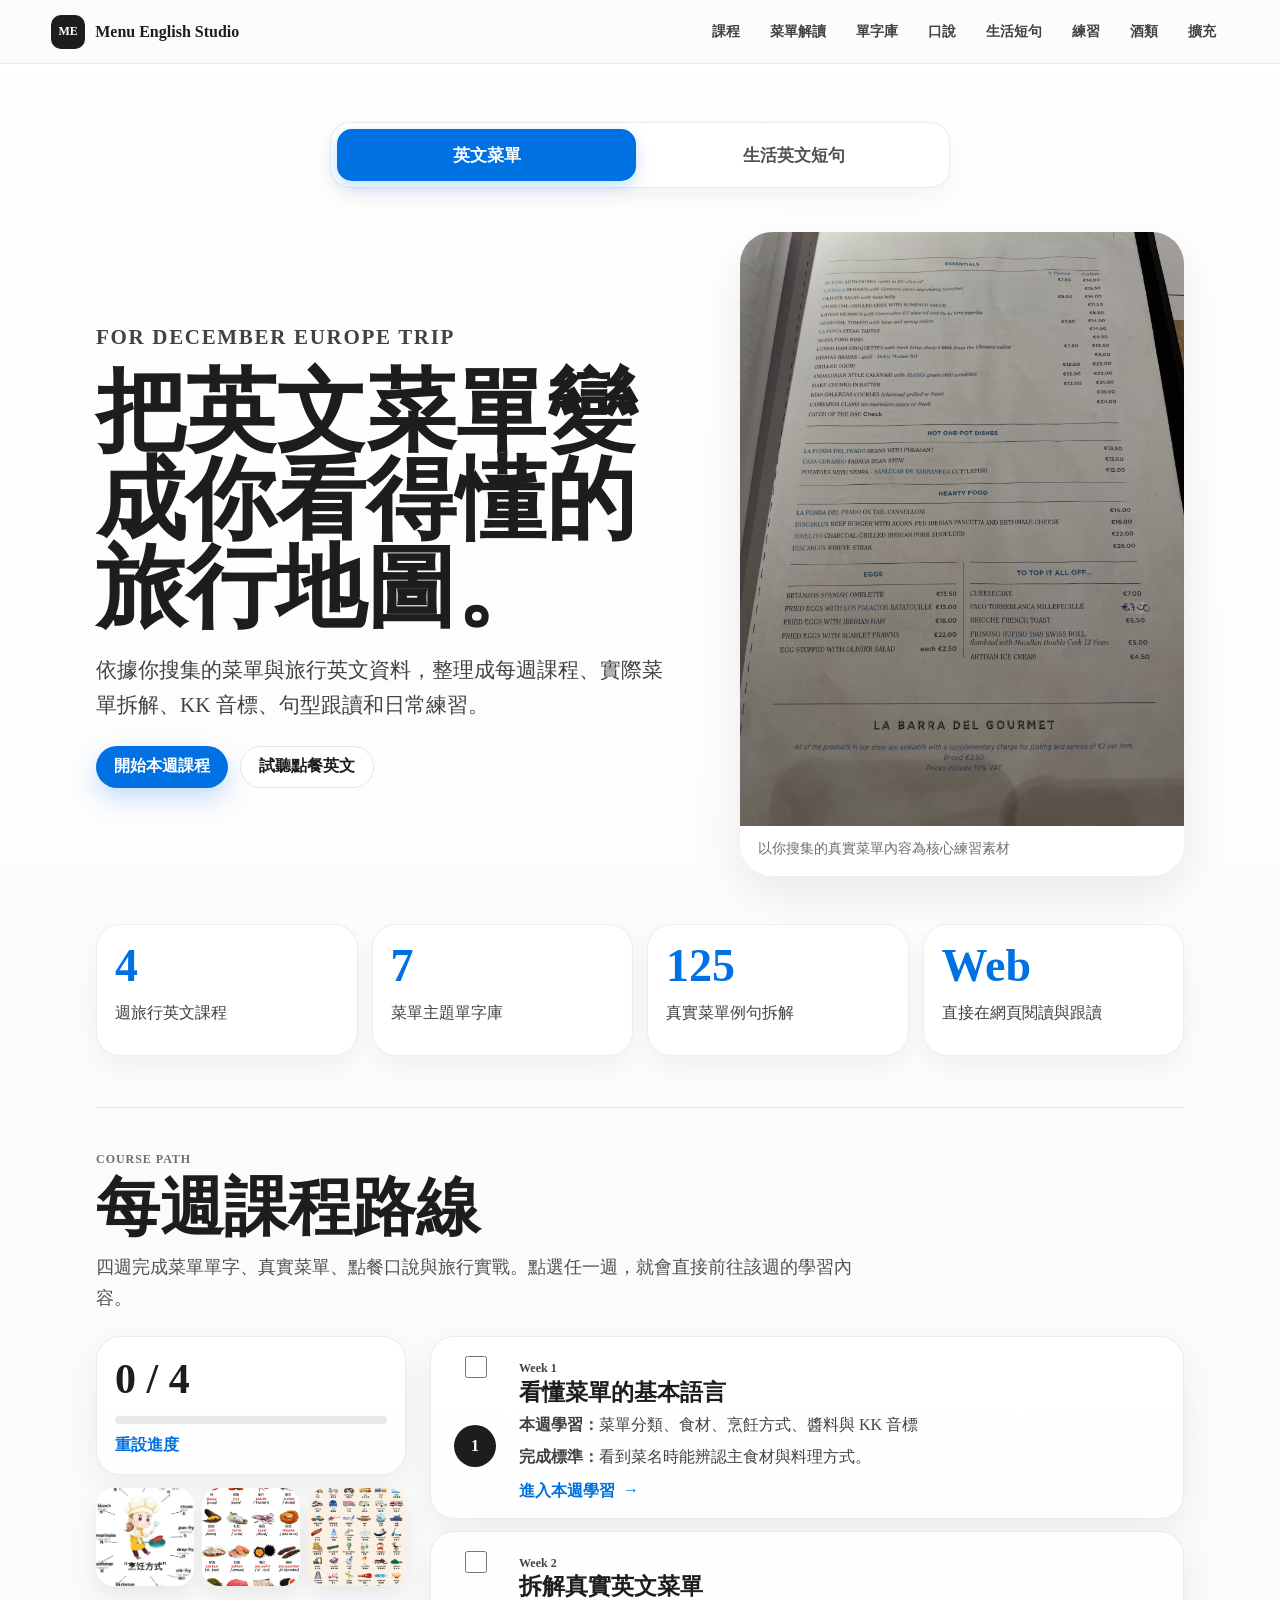
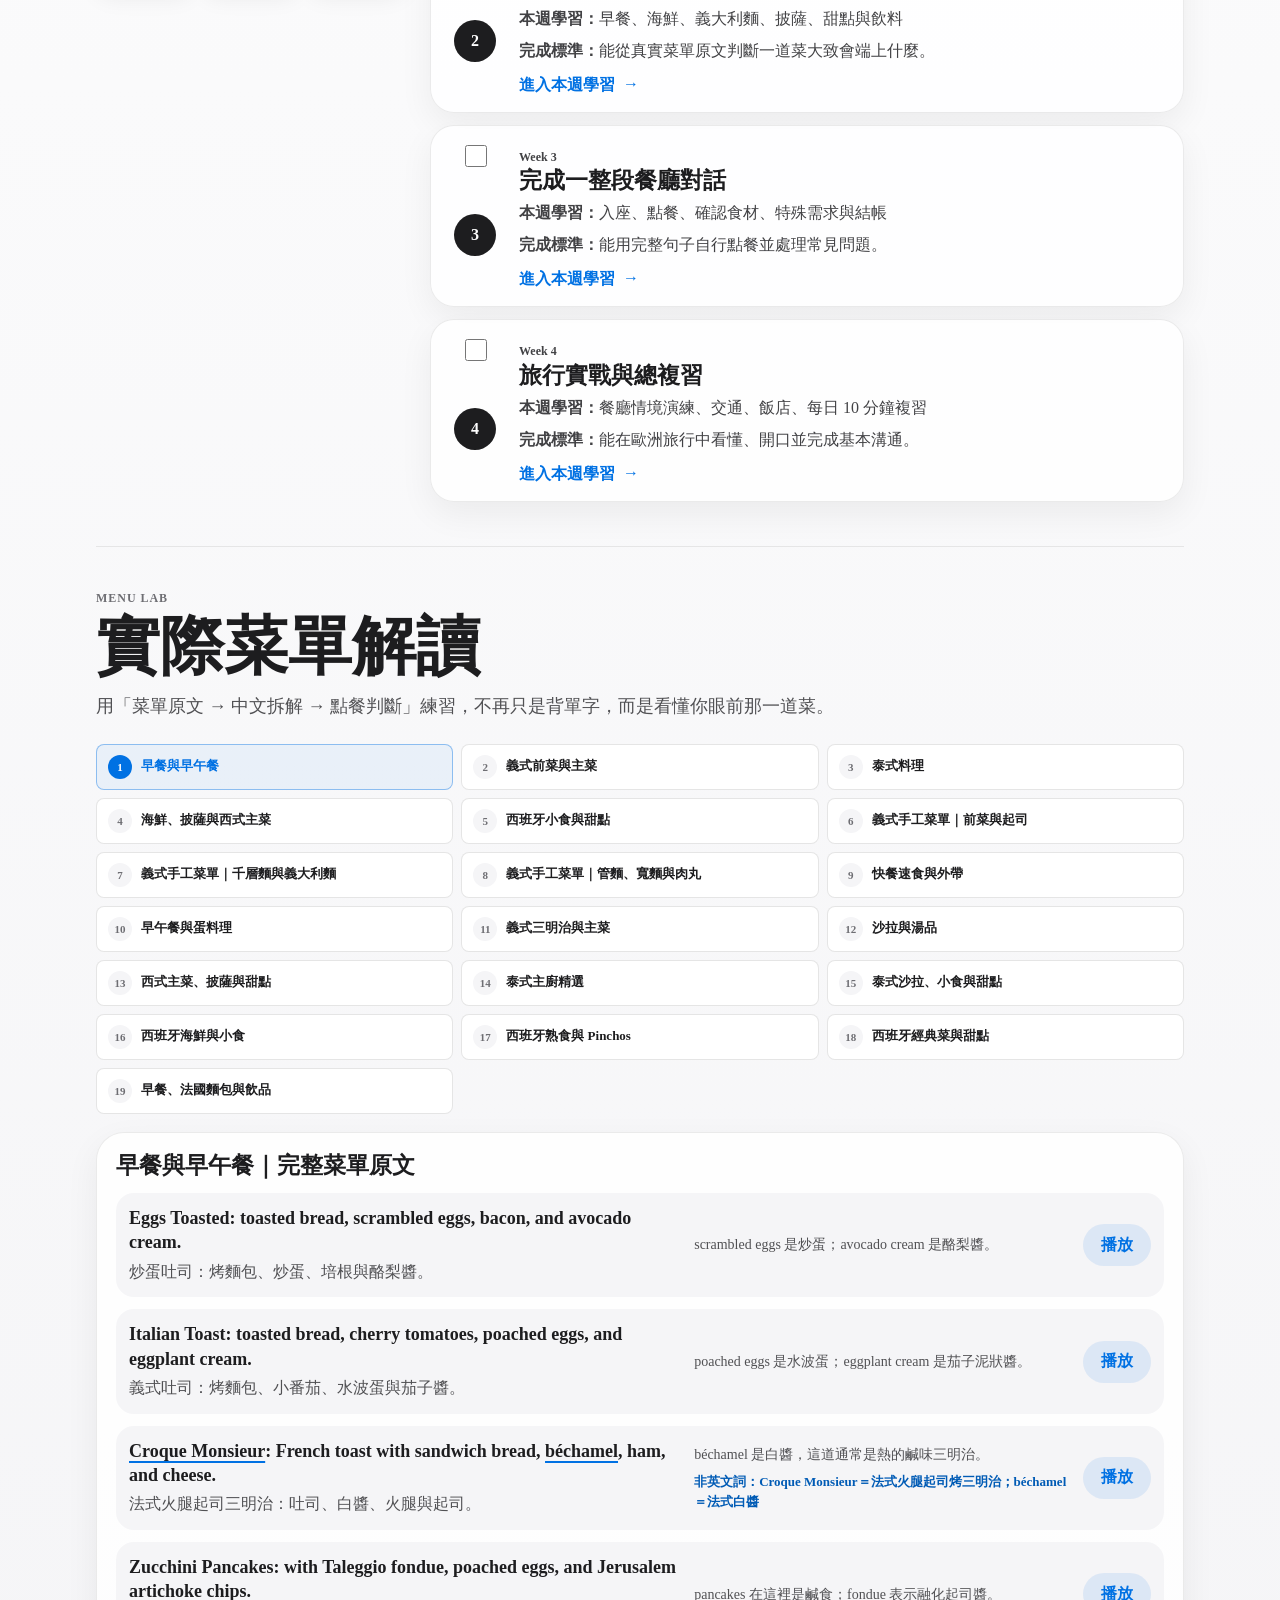
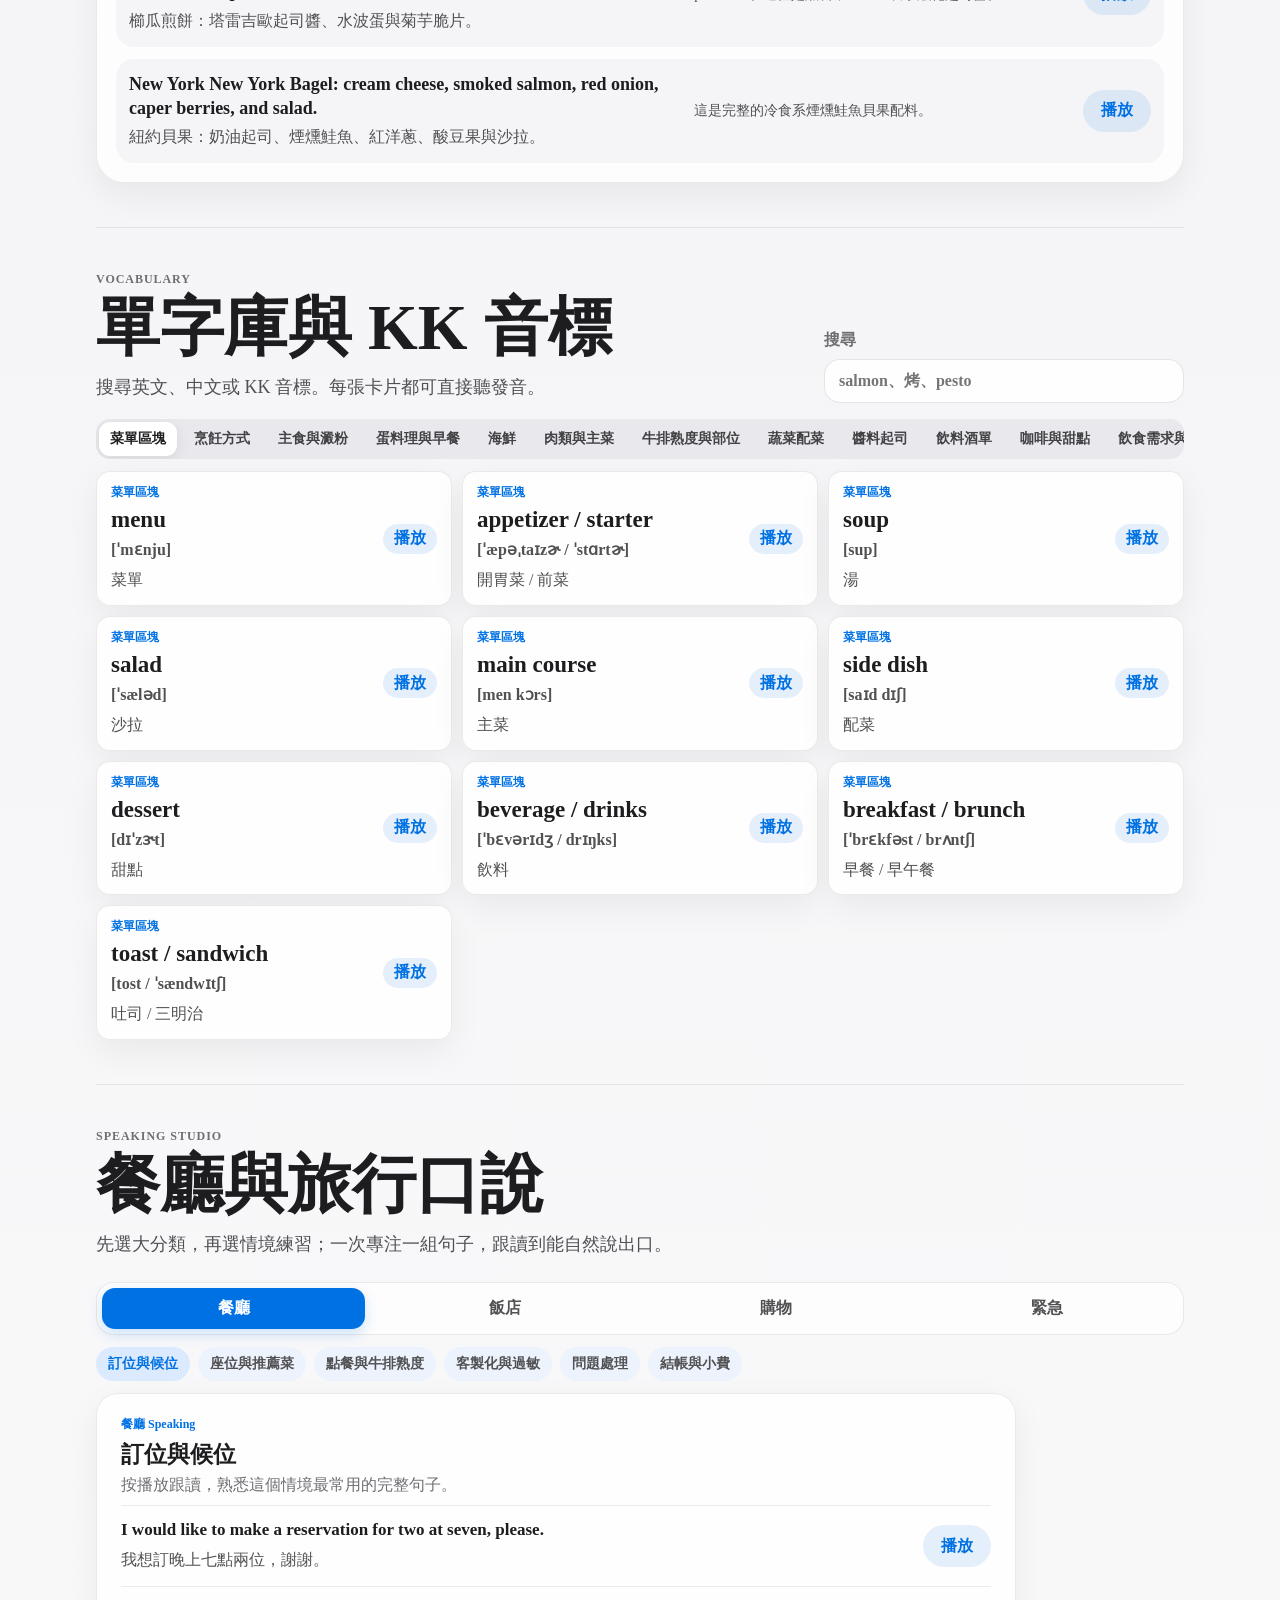
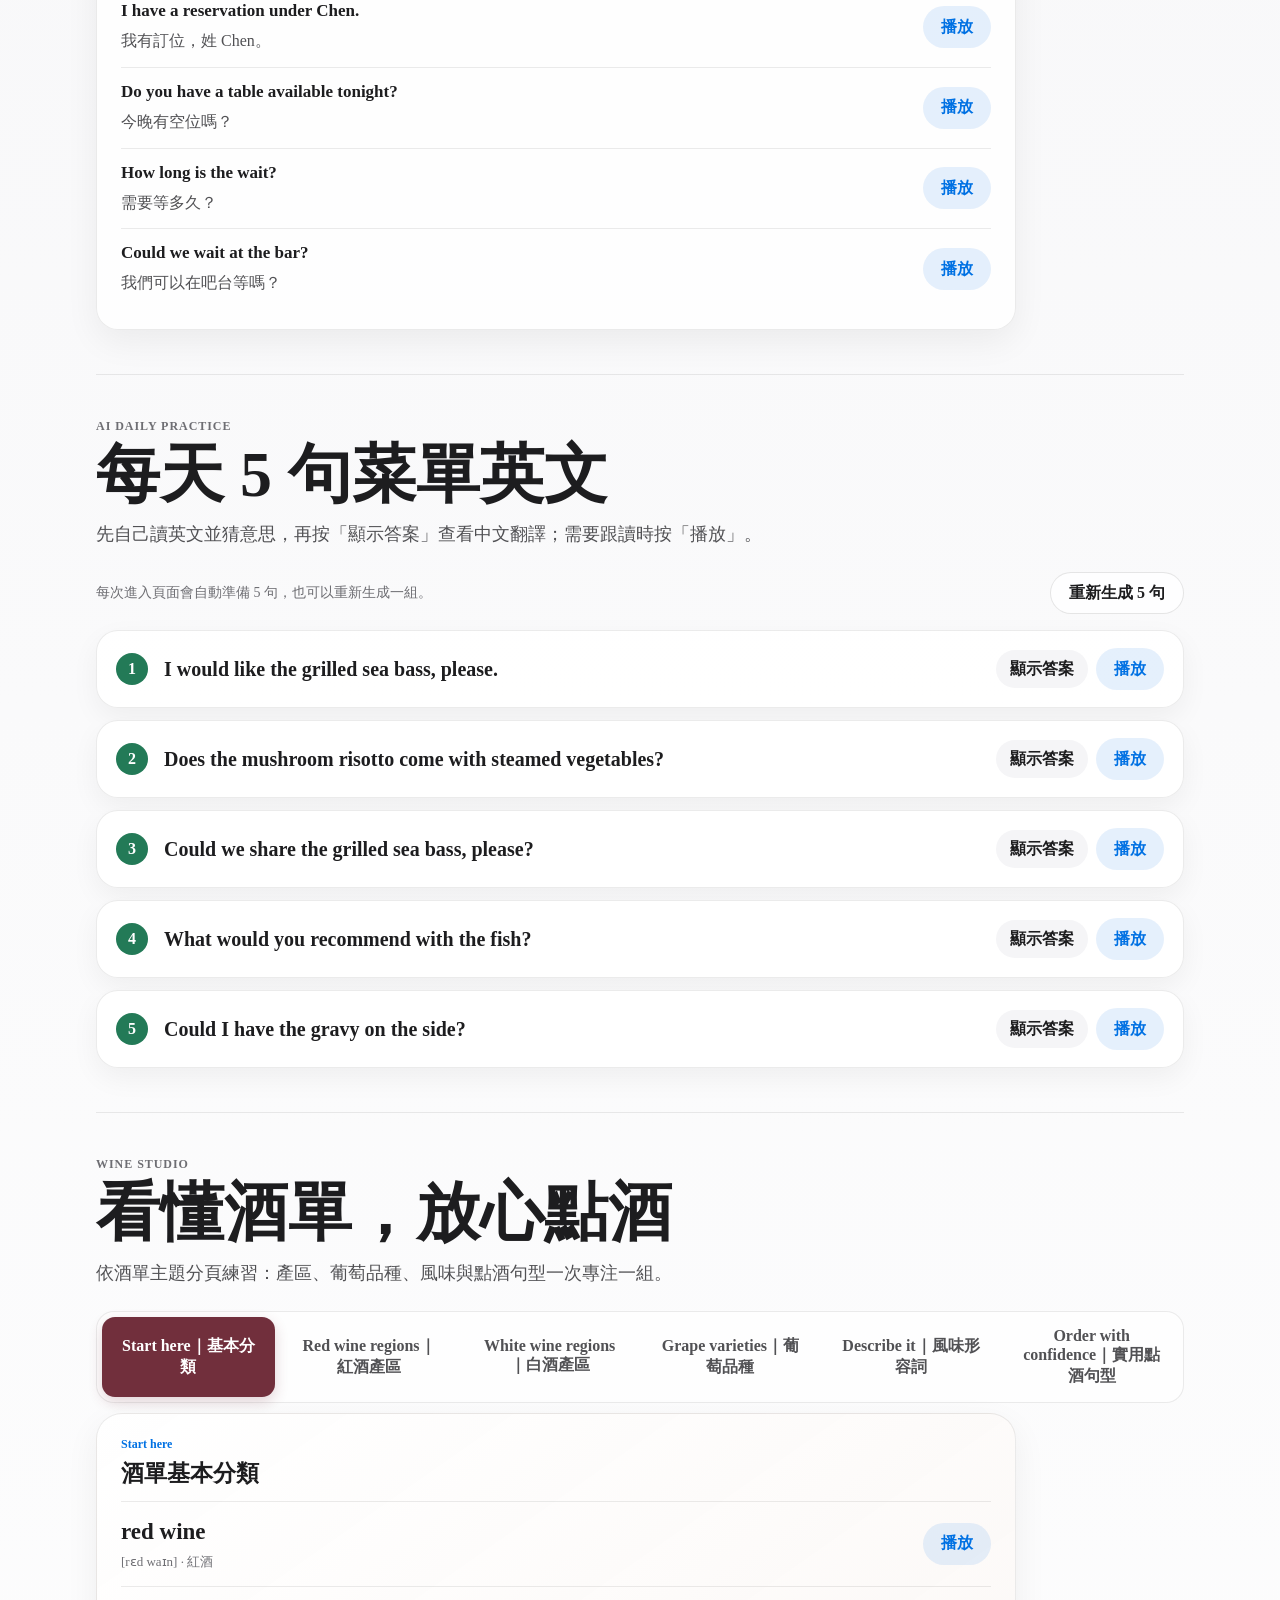
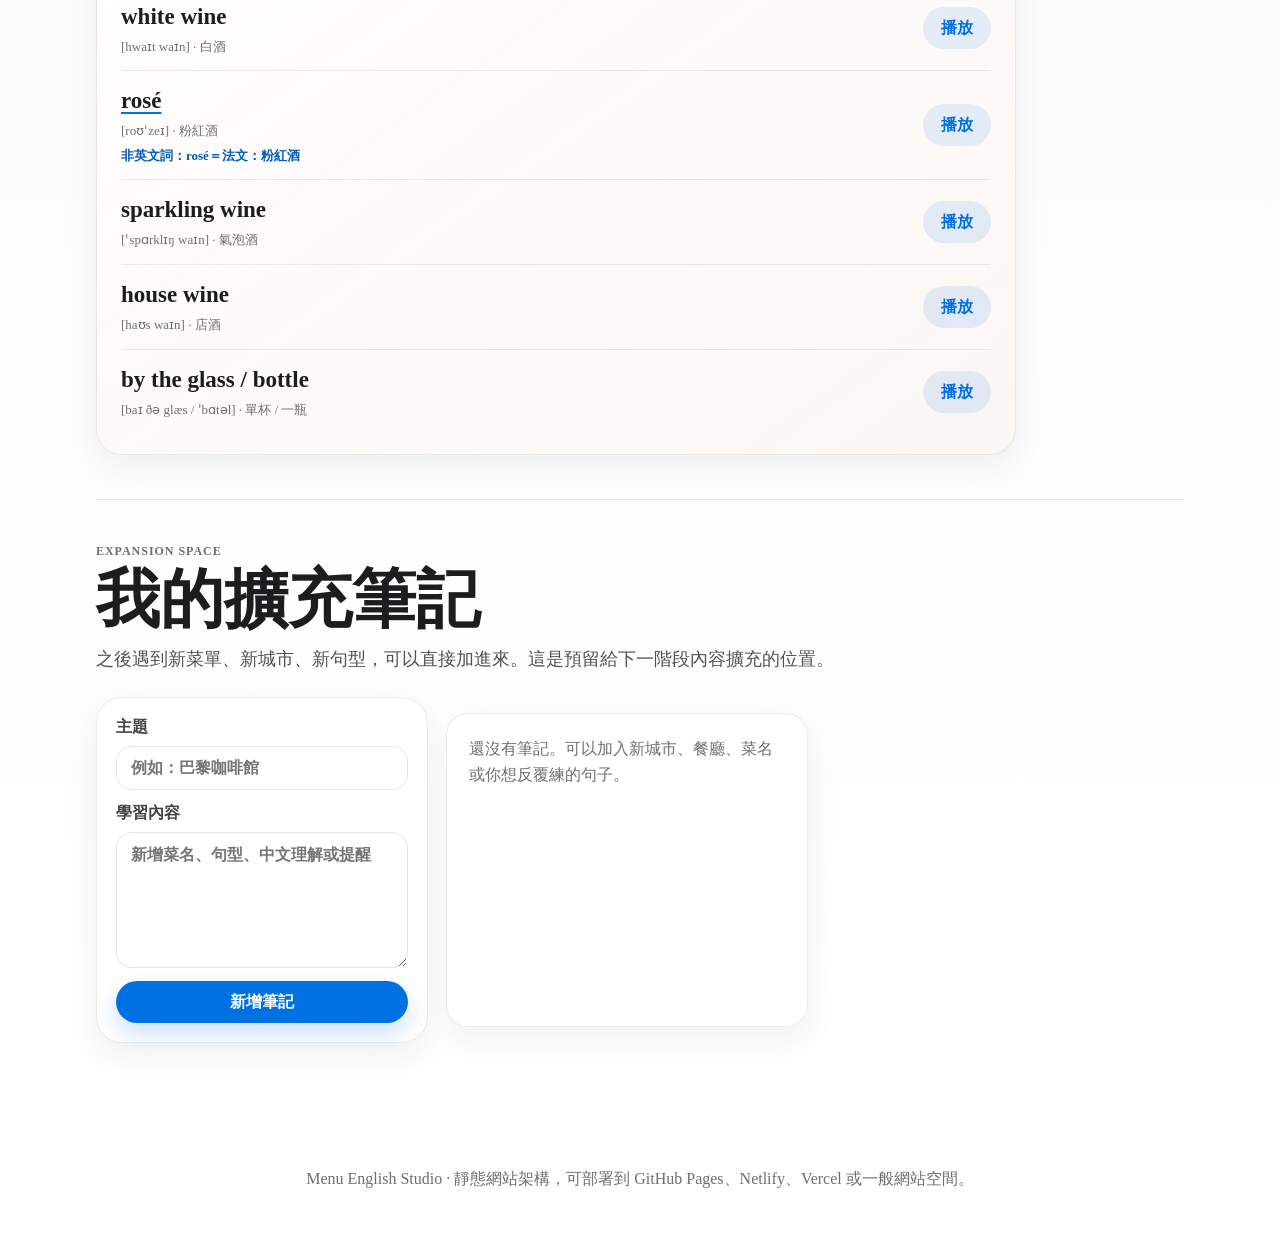
==== commit 5fad666c: "Add same-page menu and life English tabs" ====
--- a/index.html
+++ b/index.html
@@ -5,7 +5,7 @@
   <meta name="viewport" content="width=device-width, initial-scale=1">
   <title>Menu English Studio</title>
   <meta name="description" content="12月歐洲行英文學習網站：菜單閱讀、點餐句型、KK音標、每週課程與瀏覽器發音練習。">
-  <link rel="stylesheet" href="styles.css?v=20261015-2">
+  <link rel="stylesheet" href="styles.css?v=20261015-3">
   <style id="vocab-layout-fix">
     .vocab-section .vocab-card {
       min-height: 0 !important;
@@ -47,7 +47,7 @@
       <a href="#menu-lab">菜單解讀</a>
       <a href="#vocab">單字庫</a>
       <a href="#speaking">口說</a>
-      <a href="life-english.html">生活短句</a>
+      <a href="#life-english" data-main-page-nav="life">生活短句</a>
       <a href="#practice">練習</a>
       <a href="#wine">酒類</a>
       <a href="#notes">擴充</a>
@@ -55,6 +55,12 @@
   </header>
 
   <main>
+    <div class="main-page-tabs" role="tablist" aria-label="網站主要分類">
+      <button class="main-page-tab active" type="button" role="tab" aria-selected="true" data-main-page="menu">英文菜單</button>
+      <button class="main-page-tab" type="button" role="tab" aria-selected="false" data-main-page="life">生活英文短句</button>
+    </div>
+
+    <div id="menuPage" class="main-page-panel">
     <section id="home" class="hero">
       <div class="hero-copy">
         <p class="eyebrow">For December Europe Trip</p>
@@ -191,6 +197,18 @@
         <div id="noteCards" class="note-cards"></div>
       </div>
     </section>
+    </div>
+
+    <div id="lifePage" class="main-page-panel" hidden>
+      <section id="life-english" class="section video-lesson-section">
+        <div class="section-heading">
+          <p class="eyebrow">Video Flashcards</p>
+          <h1>背下这些短句，等于60%的生活英文／每天和我一起练／Simple and Practical English</h1>
+          <p>從影片內容整理的高頻生活短句。選擇情境、閱讀 KK 音標，再按播放跟讀。</p>
+        </div>
+        <div id="videoLessonDeck" class="video-lesson-deck"></div>
+      </section>
+    </div>
   </main>
 
   <footer class="site-footer">
@@ -199,6 +217,6 @@
 
   <script src="data.js?v=20261015-1"></script>
   <script src="menu-examples-extra.js?v=20261002-1"></script>
-  <script src="app.js?v=20261015-2"></script>
+  <script src="app.js?v=20261015-3"></script>
 </body>
 </html>
--- a/styles.css
+++ b/styles.css
@@ -121,6 +121,38 @@
   padding: clamp(18px, 3.2vw, 36px) clamp(22px, 4vw, 46px);
 }
 
+.main-page-tabs {
+  display: grid;
+  grid-template-columns: repeat(2, minmax(0, 1fr));
+  gap: 8px;
+  width: min(620px, 100%);
+  margin: 22px auto 4px;
+  padding: 6px;
+  border: 1px solid rgba(0, 0, 0, 0.08);
+  border-radius: 20px;
+  background: rgba(255, 255, 255, 0.72);
+  box-shadow: 0 10px 28px rgba(0, 0, 0, 0.05);
+}
+
+.main-page-tab {
+  min-height: 52px;
+  border: 0;
+  border-radius: 15px;
+  cursor: pointer;
+  color: #515154;
+  background: transparent;
+  font: inherit;
+  font-size: 17px;
+  font-weight: 760;
+  transition: background 160ms ease, color 160ms ease, box-shadow 160ms ease;
+}
+
+.main-page-tab.active {
+  color: #fff;
+  background: var(--blue);
+  box-shadow: 0 6px 16px rgba(0, 113, 227, 0.22);
+}
+
 .hero {
   min-height: calc(90vh - 86px);
   display: grid;
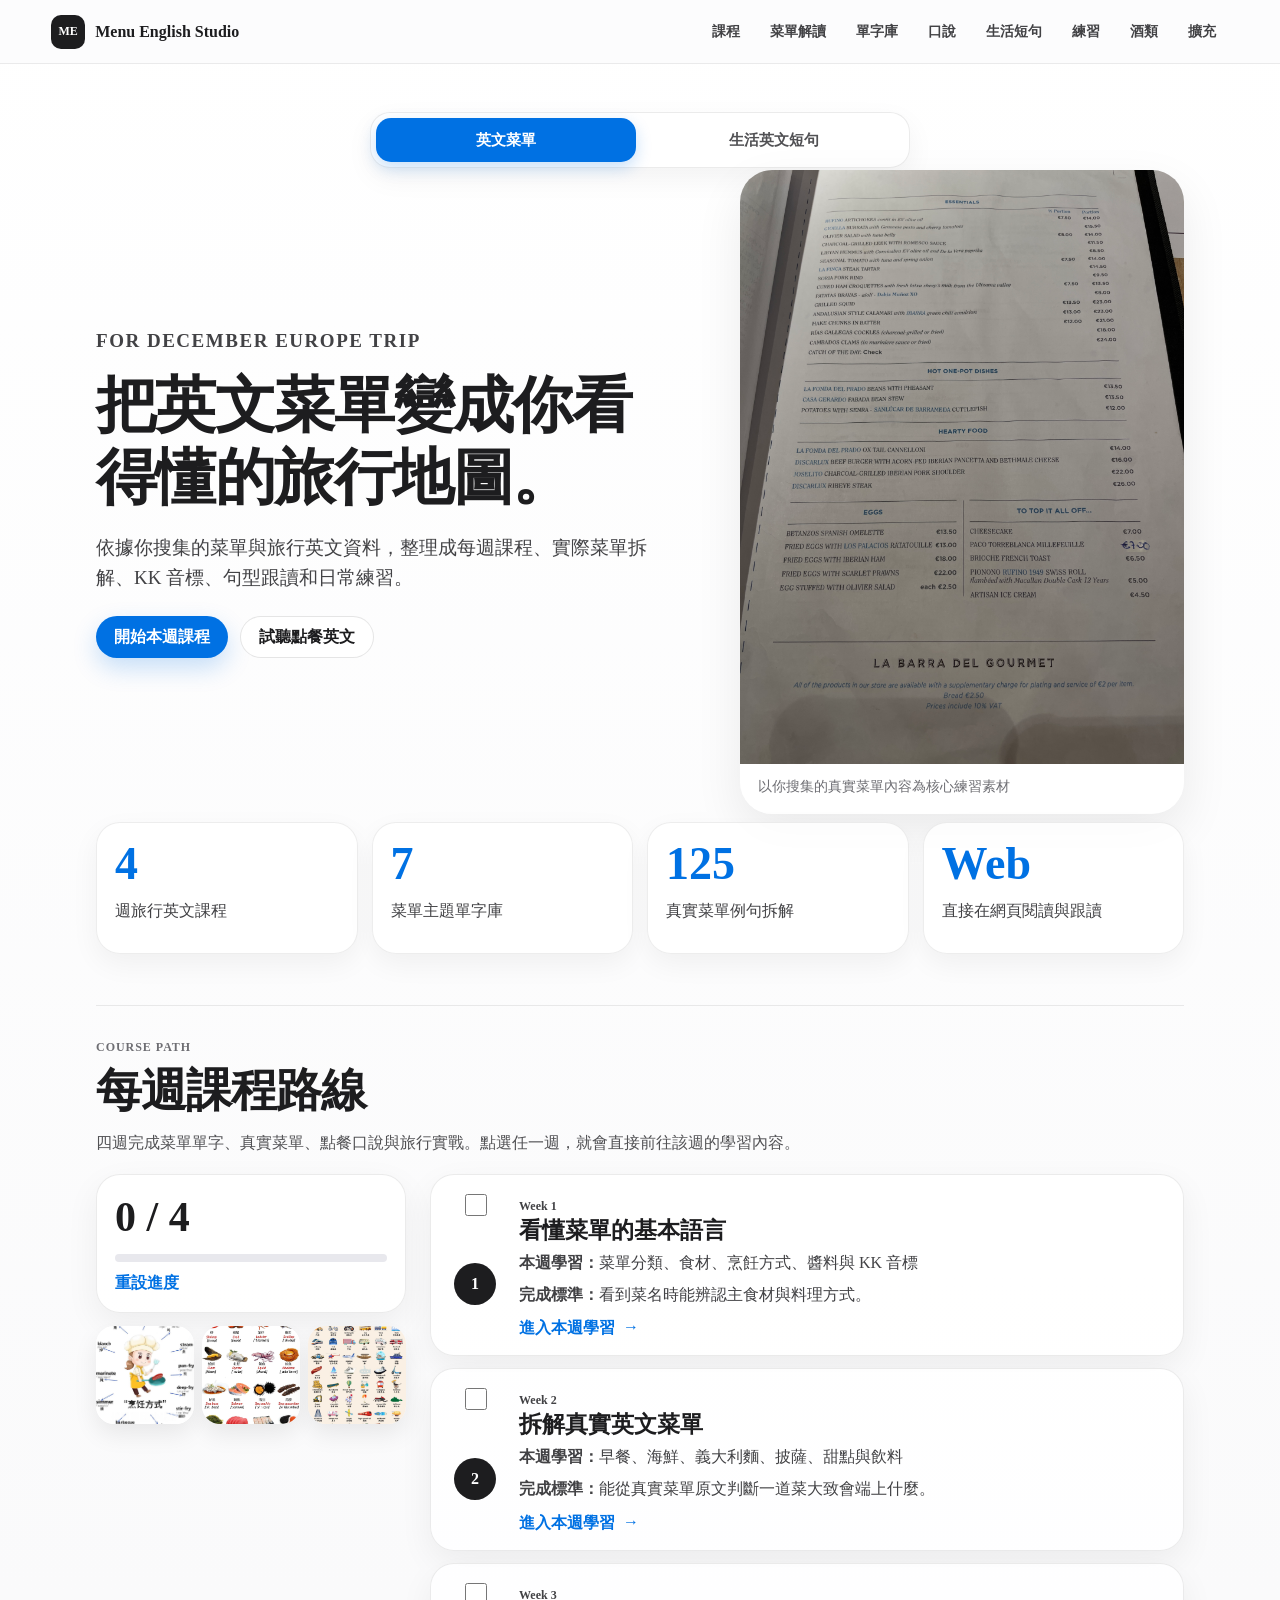
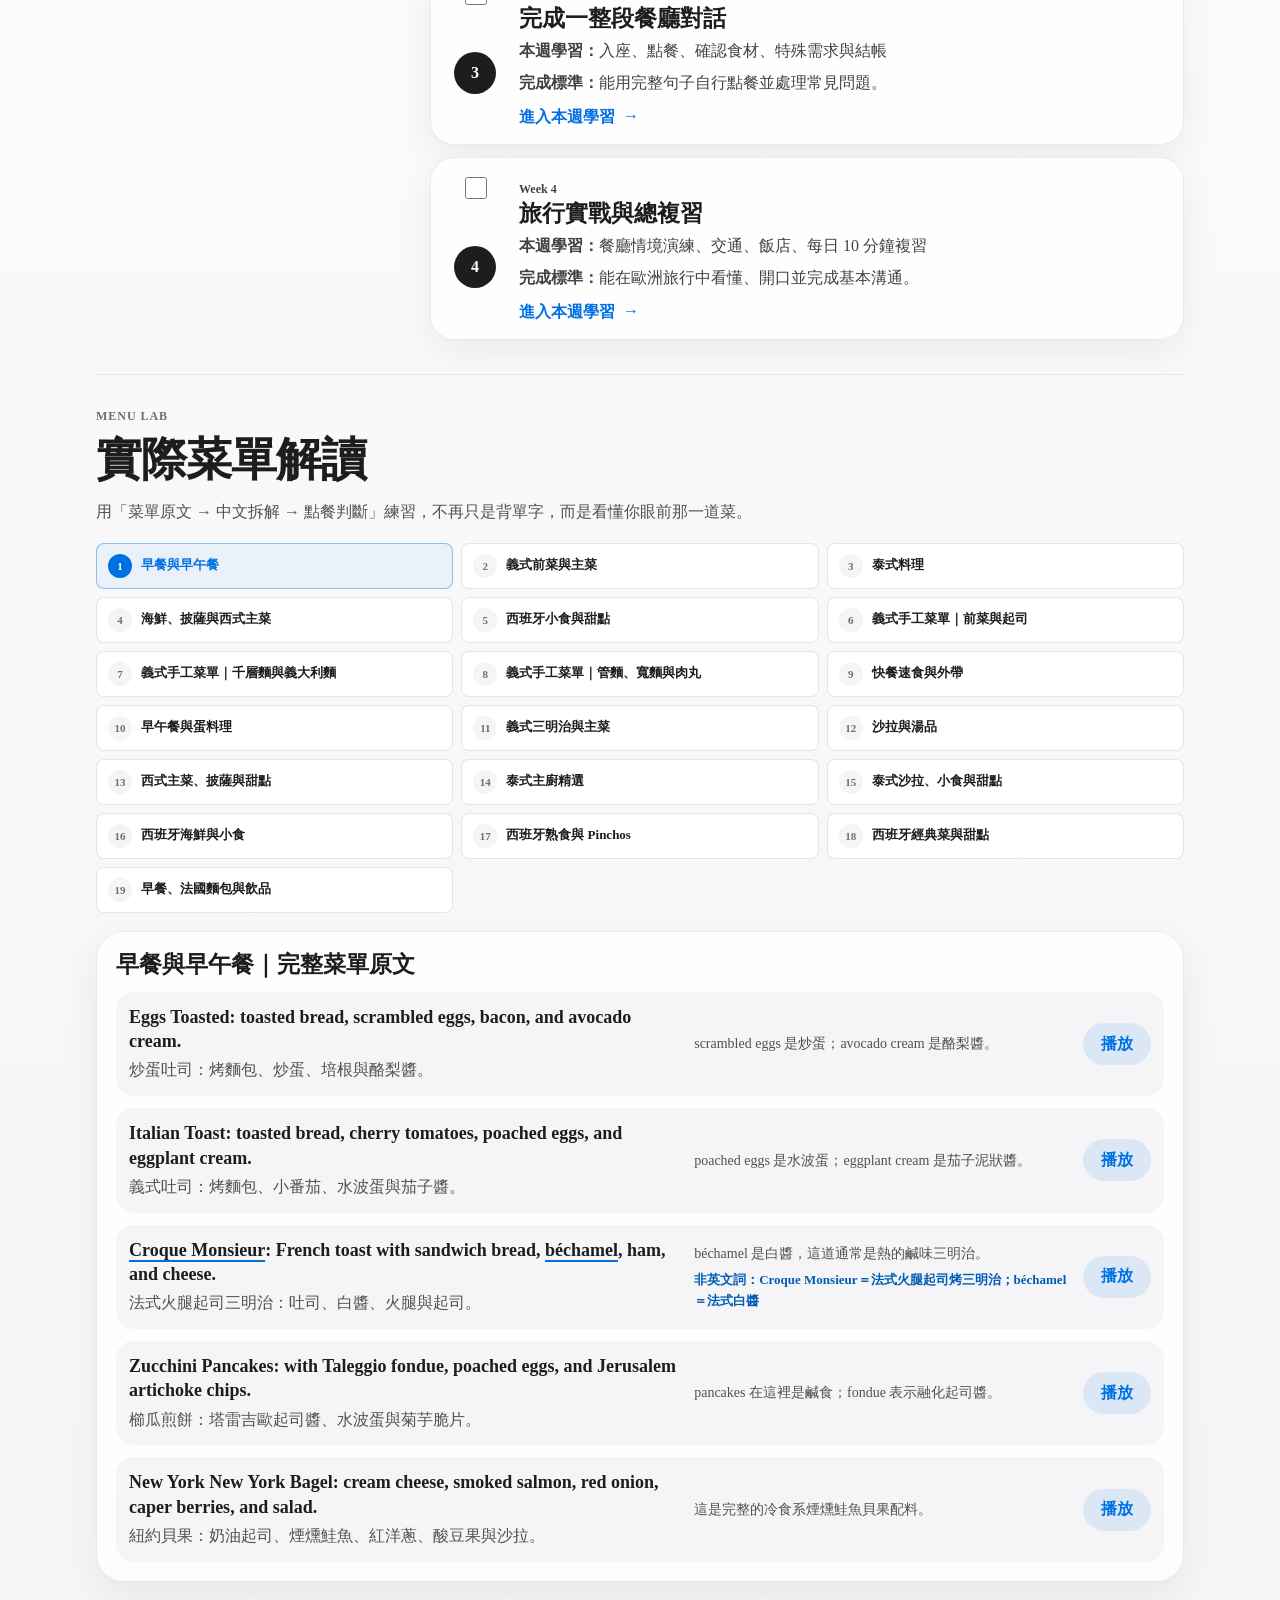
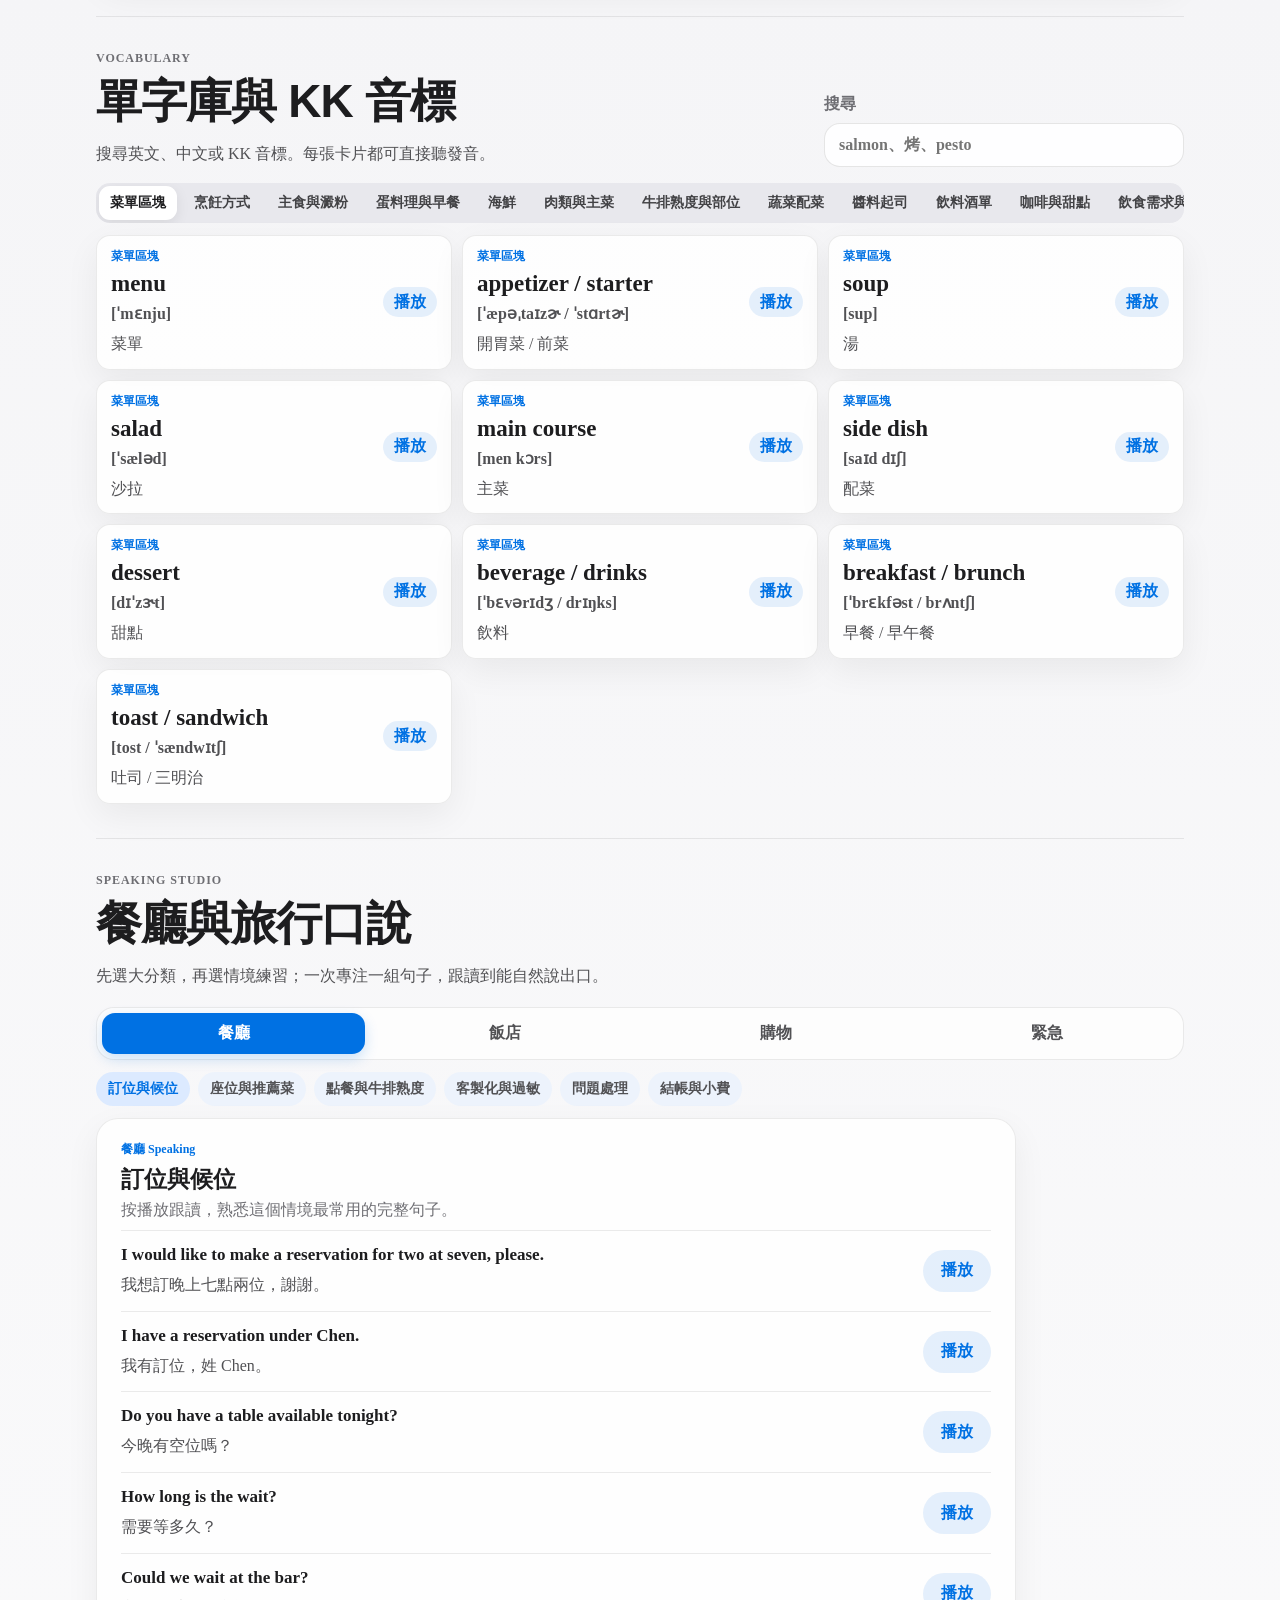
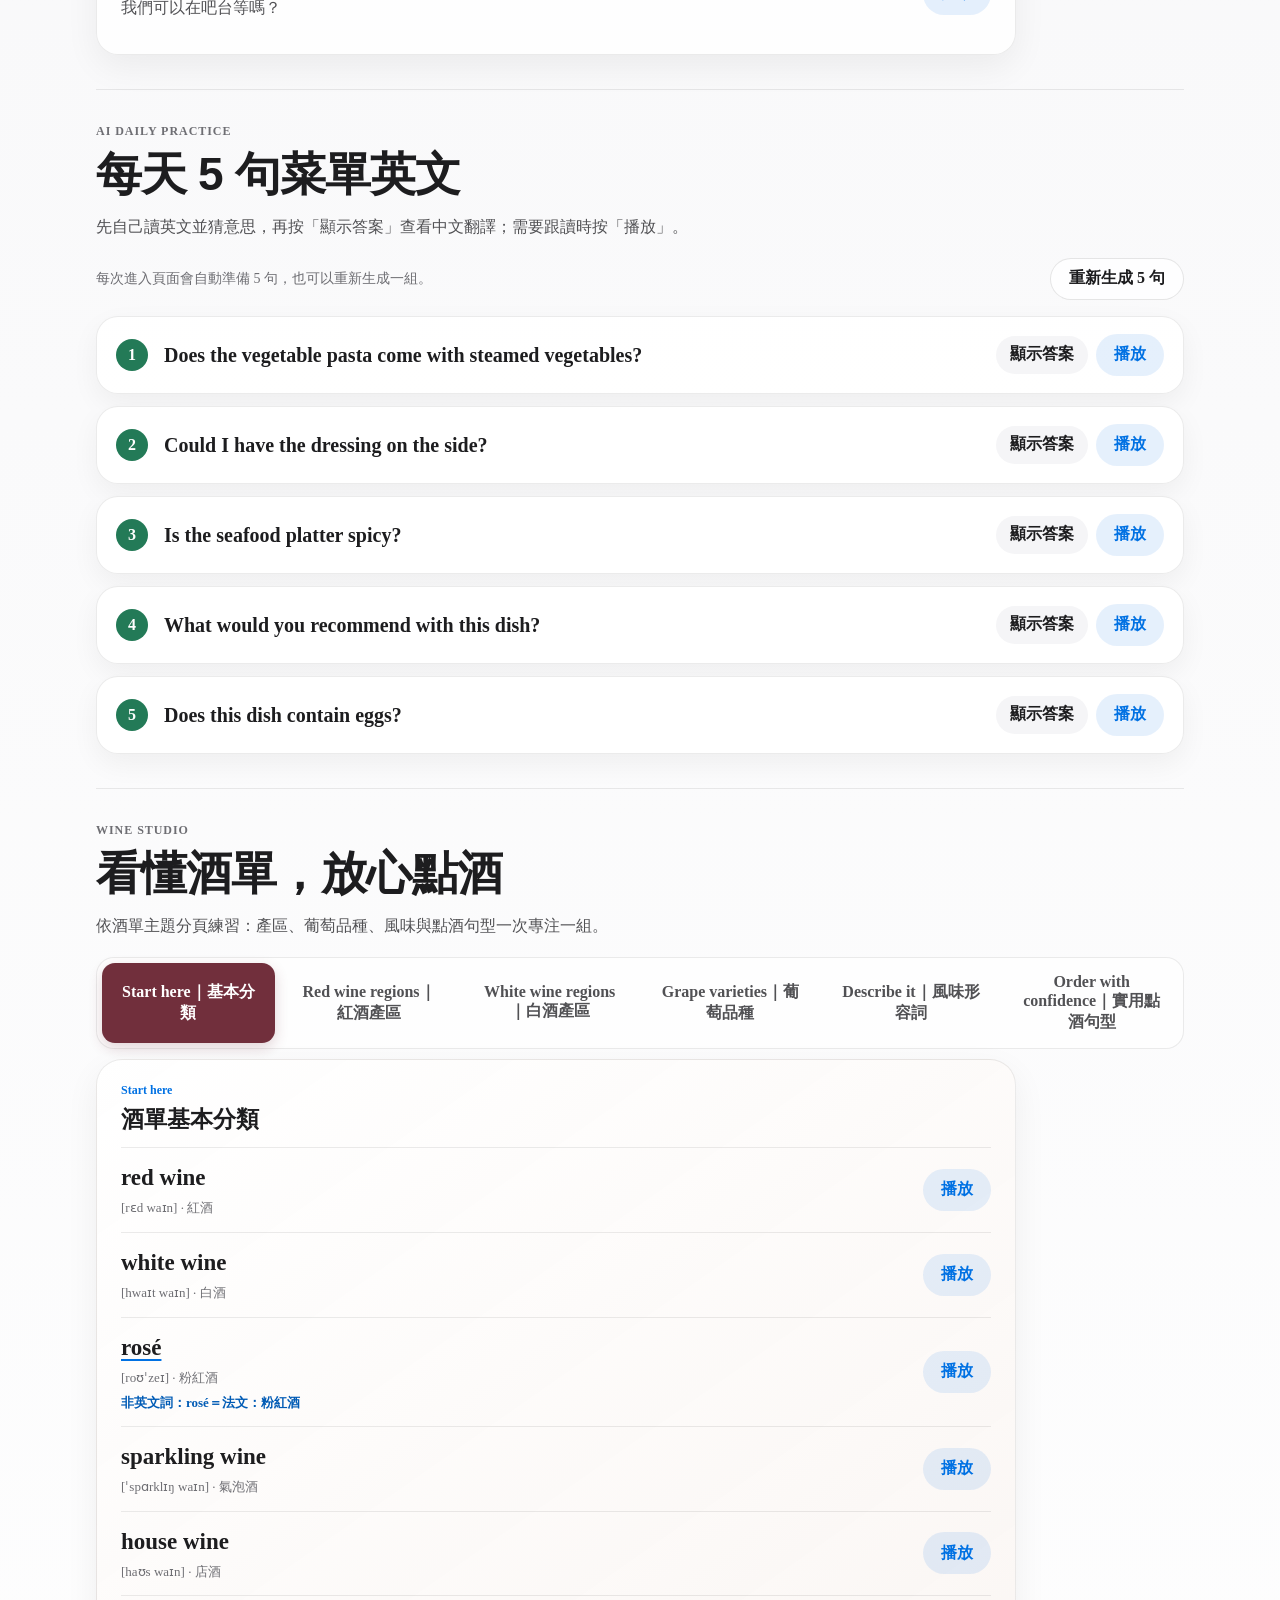
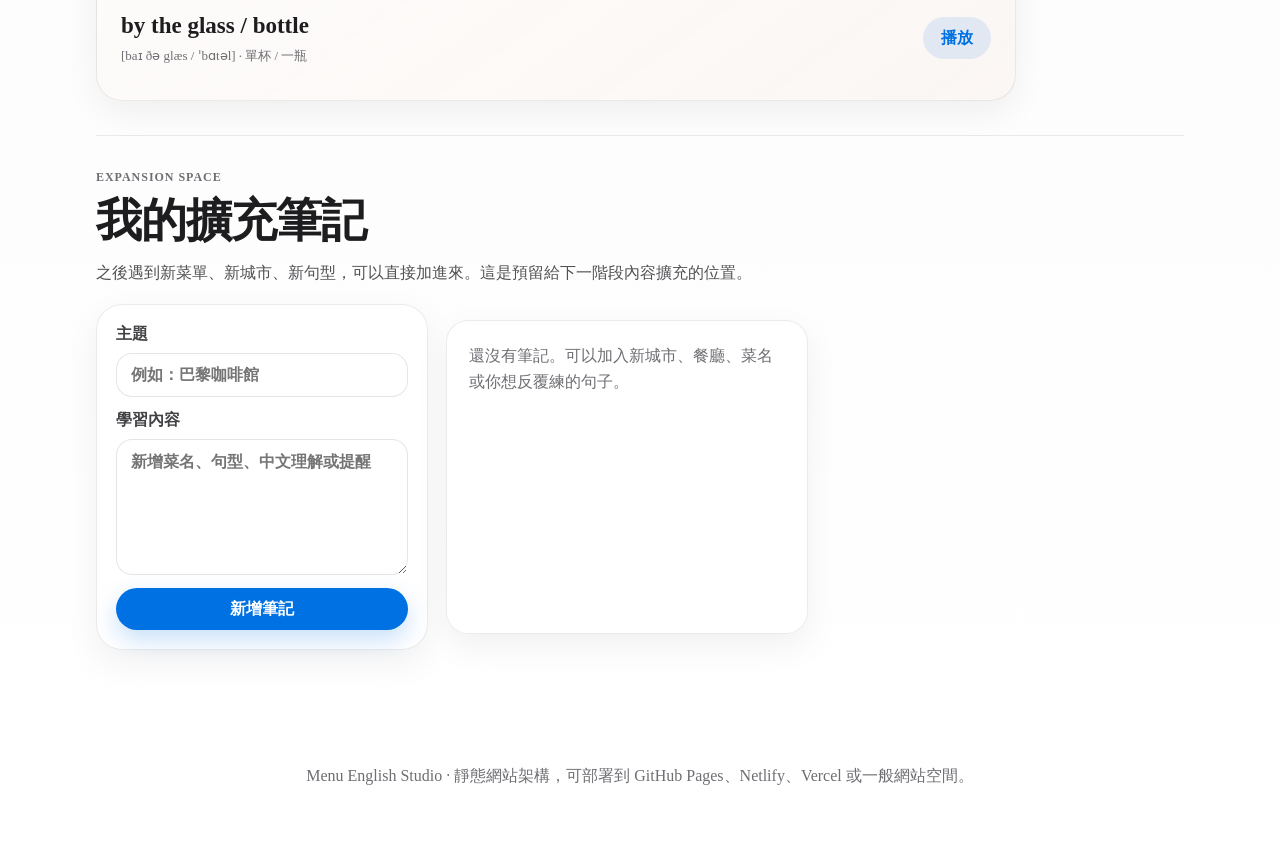
==== commit 72998726: "Refine Traditional Chinese typography and spacing" ====
--- a/index.html
+++ b/index.html
@@ -5,7 +5,7 @@
   <meta name="viewport" content="width=device-width, initial-scale=1">
   <title>Menu English Studio</title>
   <meta name="description" content="12月歐洲行英文學習網站：菜單閱讀、點餐句型、KK音標、每週課程與瀏覽器發音練習。">
-  <link rel="stylesheet" href="styles.css?v=20261015-3">
+  <link rel="stylesheet" href="styles.css?v=20261015-4">
   <style id="vocab-layout-fix">
     .vocab-section .vocab-card {
       min-height: 0 !important;
@@ -203,7 +203,7 @@
       <section id="life-english" class="section video-lesson-section">
         <div class="section-heading">
           <p class="eyebrow">Video Flashcards</p>
-          <h1>背下这些短句，等于60%的生活英文／每天和我一起练／Simple and Practical English</h1>
+          <h1>背下這些短句，掌握 60% 的生活英文</h1>
           <p>從影片內容整理的高頻生活短句。選擇情境、閱讀 KK 音標，再按播放跟讀。</p>
         </div>
         <div id="videoLessonDeck" class="video-lesson-deck"></div>
--- a/styles.css
+++ b/styles.css
@@ -25,7 +25,7 @@
   margin: 0;
   color: var(--ink);
   background: linear-gradient(180deg, #ffffff 0%, #f5f5f7 44%, #ffffff 100%);
-  font-family: -apple-system, BlinkMacSystemFont, "SF Pro Display", "SF Pro Text", "Segoe UI", "PingFang TC", "Noto Sans TC", Arial, sans-serif;
+  font-family: -apple-system, BlinkMacSystemFont, "PingFang TC", "Noto Sans TC", "Microsoft JhengHei", "Segoe UI", Arial, sans-serif;
   letter-spacing: 0;
 }
 
@@ -66,7 +66,7 @@
   align-items: center;
   gap: 10px;
   color: #1d1d1f;
-  font-weight: 760;
+  font-weight: 700;
   text-decoration: none;
   white-space: nowrap;
 }
@@ -125,9 +125,9 @@
   display: grid;
   grid-template-columns: repeat(2, minmax(0, 1fr));
   gap: 8px;
-  width: min(620px, 100%);
-  margin: 22px auto 4px;
-  padding: 6px;
+  width: min(540px, 100%);
+  margin: 12px auto 2px;
+  padding: 5px;
   border: 1px solid rgba(0, 0, 0, 0.08);
   border-radius: 20px;
   background: rgba(255, 255, 255, 0.72);
@@ -135,15 +135,15 @@
 }
 
 .main-page-tab {
-  min-height: 52px;
+  min-height: 44px;
   border: 0;
   border-radius: 15px;
   cursor: pointer;
   color: #515154;
   background: transparent;
   font: inherit;
-  font-size: 17px;
-  font-weight: 760;
+  font-size: 15px;
+  font-weight: 700;
   transition: background 160ms ease, color 160ms ease, box-shadow 160ms ease;
 }
 
@@ -154,7 +154,7 @@
 }
 
 .hero {
-  min-height: calc(90vh - 86px);
+  min-height: min(650px, calc(78vh - 70px));
   display: grid;
   grid-template-columns: minmax(0, 1.02fr) minmax(330px, 0.78fr);
   gap: clamp(24px, 5vw, 70px);
@@ -177,17 +177,18 @@
 .hero h1 {
   max-width: 760px;
   margin: 12px 0 0;
-  font-size: clamp(46px, 7.4vw, 90px);
-  line-height: 0.98;
-  letter-spacing: 0;
-  font-weight: 820;
+  font-family: "PingFang TC", "Noto Sans TC", "Microsoft JhengHei", sans-serif;
+  font-size: clamp(36px, 4.8vw, 62px);
+  line-height: 1.18;
+  letter-spacing: -0.025em;
+  font-weight: 700;
 }
 
 .hero p {
   max-width: 680px;
   color: #424245;
-  font-size: clamp(17px, 2vw, 21px);
-  line-height: 1.68;
+  font-size: clamp(16px, 1.55vw, 19px);
+  line-height: 1.62;
 }
 
 .hero-actions {
@@ -279,13 +280,13 @@
 }
 
 .section {
-  padding: clamp(20px, 3.8vw, 44px) 0;
+  padding: clamp(18px, 3vw, 34px) 0;
   border-top: 1px solid rgba(0, 0, 0, 0.08);
 }
 
 .section-heading {
   max-width: 760px;
-  margin-bottom: 22px;
+  margin-bottom: 18px;
 }
 
 .section-heading.row {
@@ -298,16 +299,18 @@
 
 .section-heading h2 {
   margin: 8px 0 0;
-  font-size: clamp(34px, 5vw, 64px);
-  line-height: 1.02;
-  font-weight: 820;
+  font-family: "PingFang TC", "Noto Sans TC", "Microsoft JhengHei", sans-serif;
+  font-size: clamp(28px, 3.6vw, 46px);
+  line-height: 1.2;
+  letter-spacing: -0.02em;
+  font-weight: 700;
 }
 
 .section-heading p:not(.eyebrow) {
   margin: 12px 0 0;
   color: #515154;
-  font-size: 18px;
-  line-height: 1.72;
+  font-size: 16px;
+  line-height: 1.62;
 }
 
 .course-layout {
@@ -838,9 +841,11 @@
 .video-lesson-section .section-heading h1 {
   max-width: 980px;
   margin: 0;
-  font-size: clamp(30px, 4vw, 50px);
-  line-height: 1.12;
-  letter-spacing: -0.035em;
+  font-family: "PingFang TC", "Noto Sans TC", "Microsoft JhengHei", sans-serif;
+  font-size: clamp(28px, 3.5vw, 44px);
+  line-height: 1.22;
+  letter-spacing: -0.02em;
+  font-weight: 700;
 }
 
 .video-card .kk {
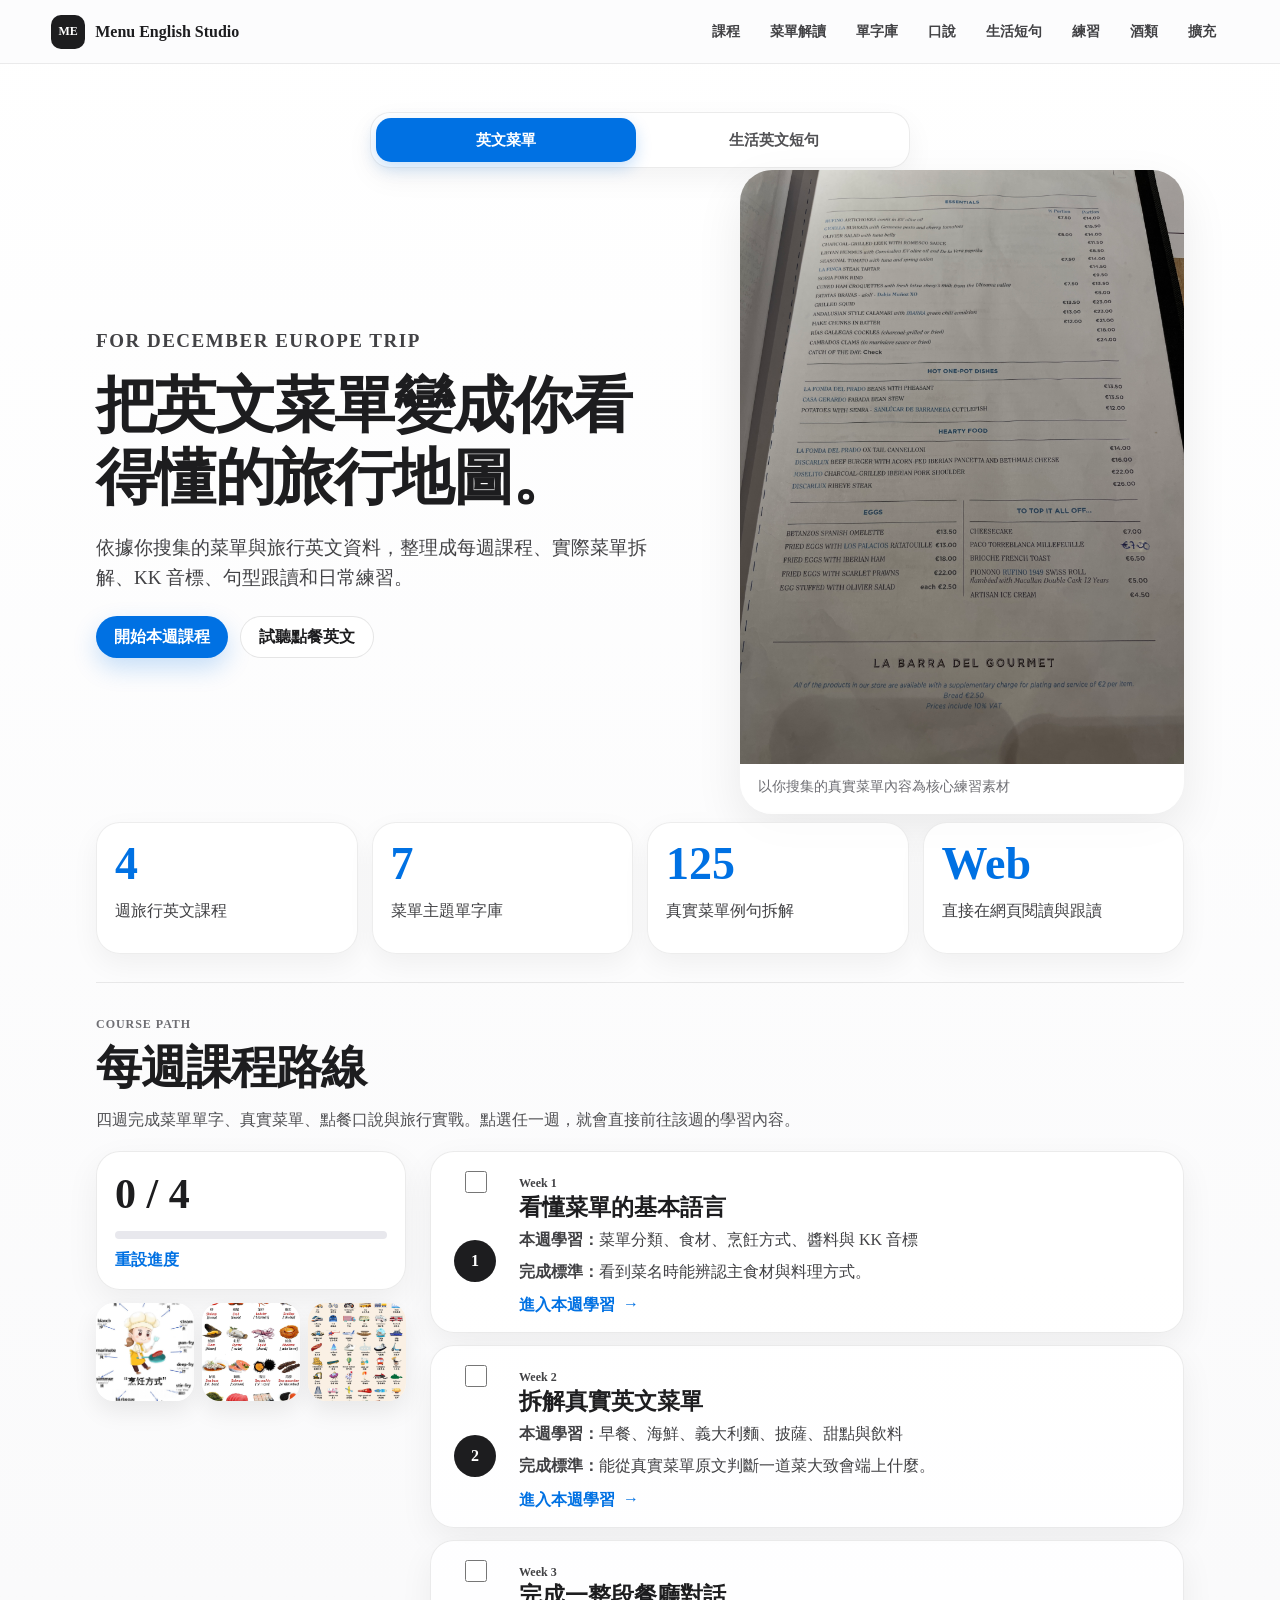
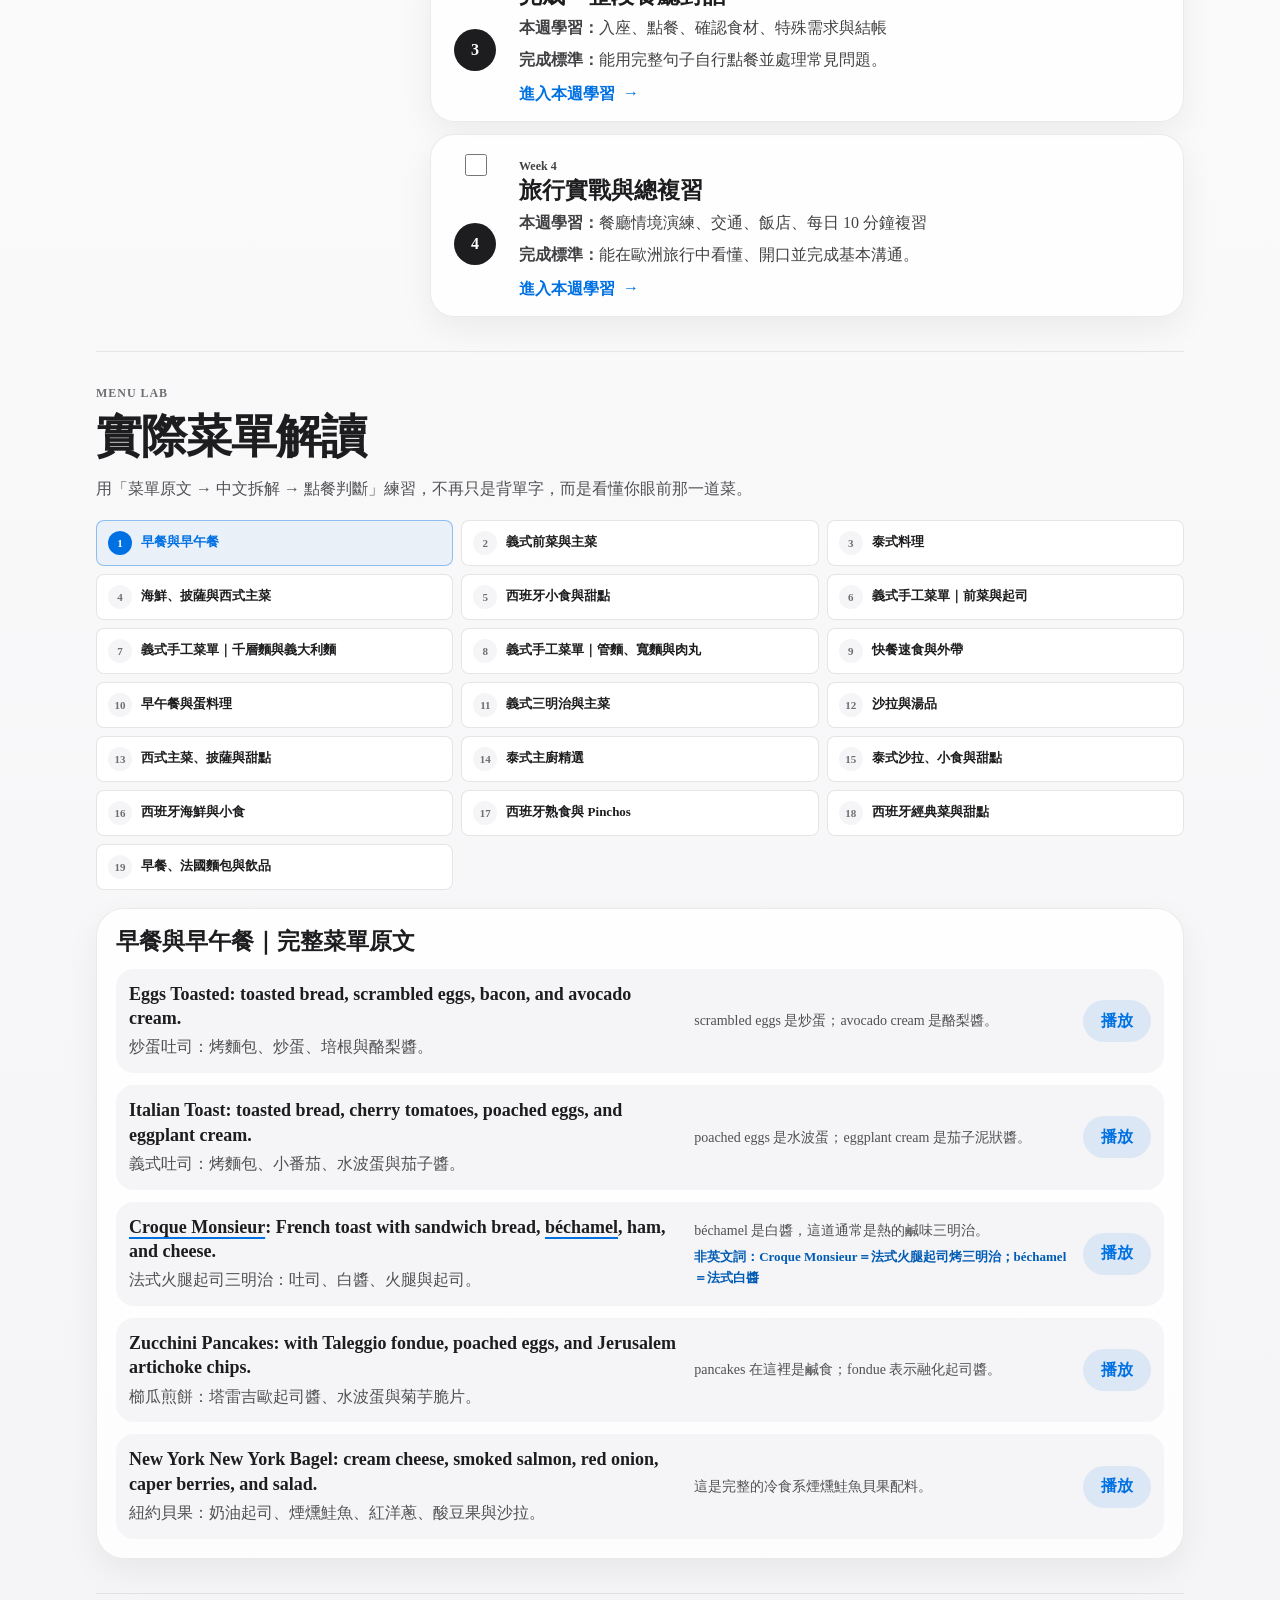
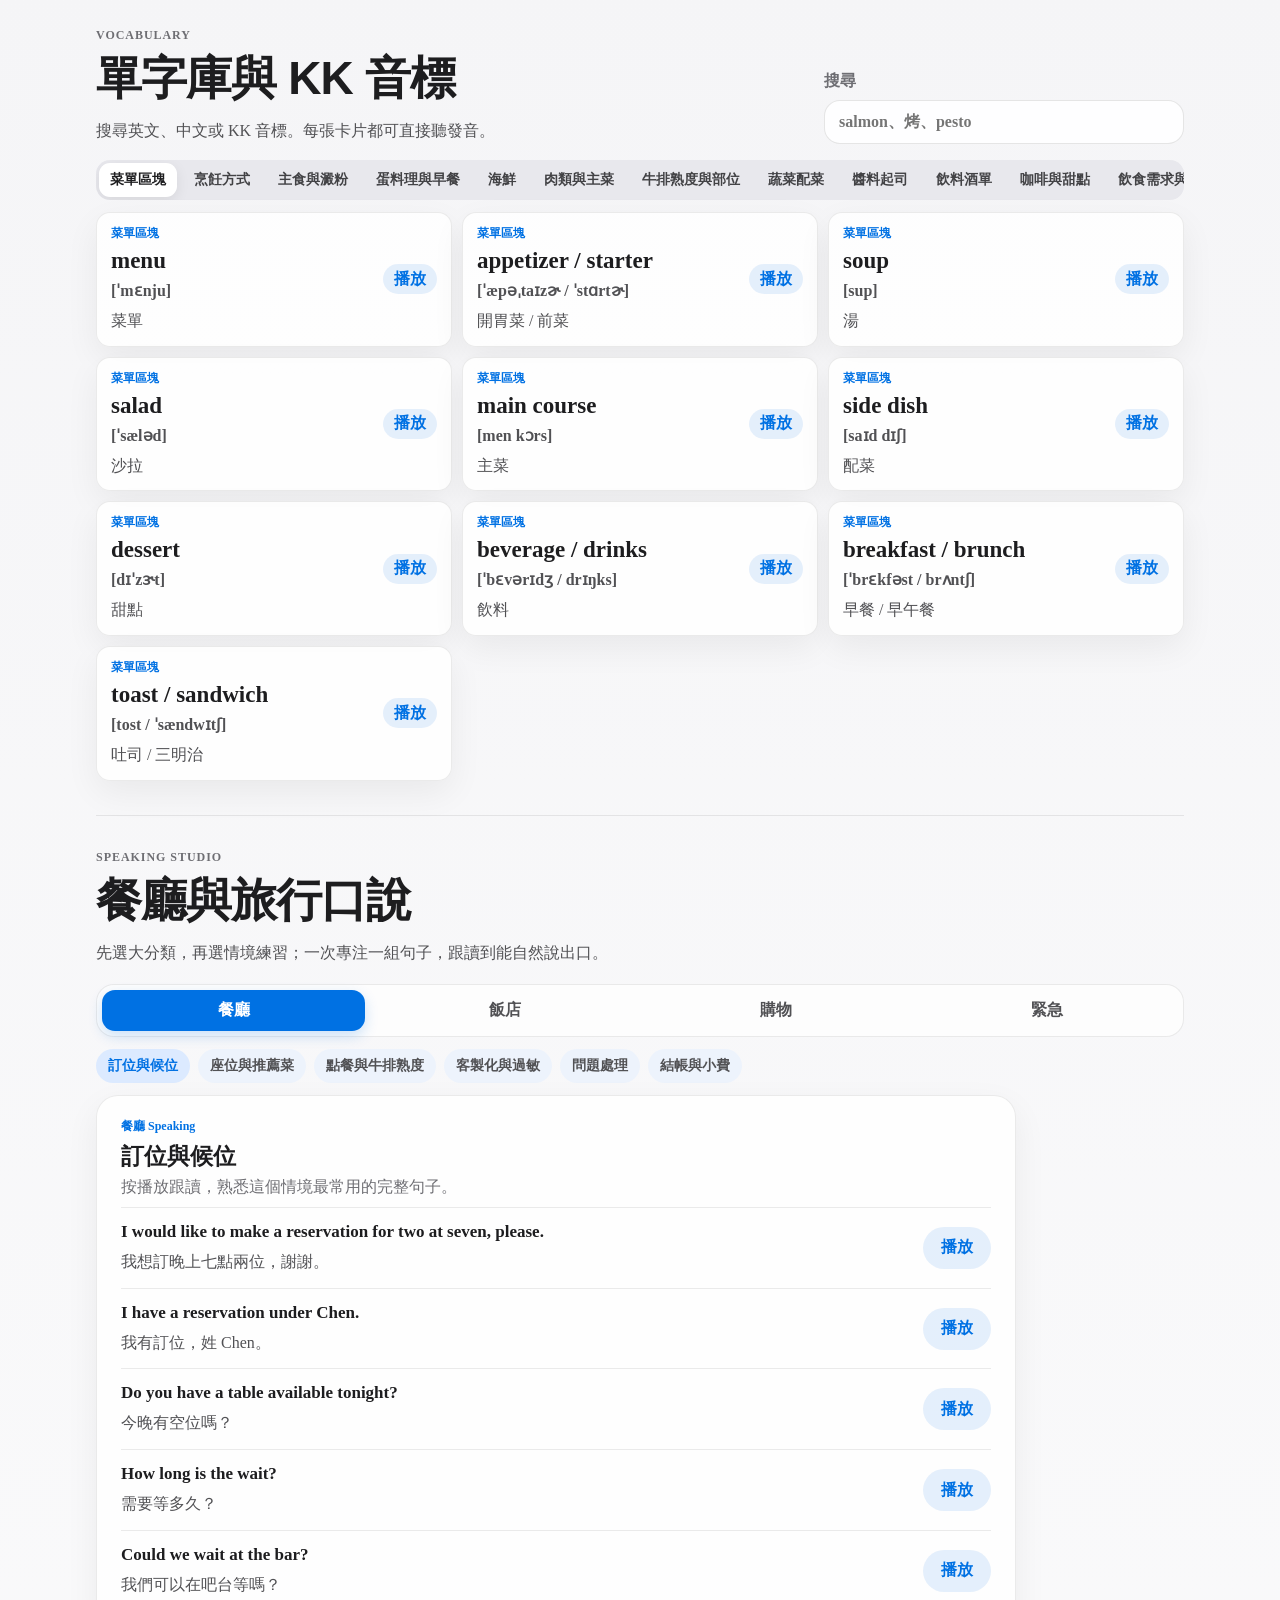
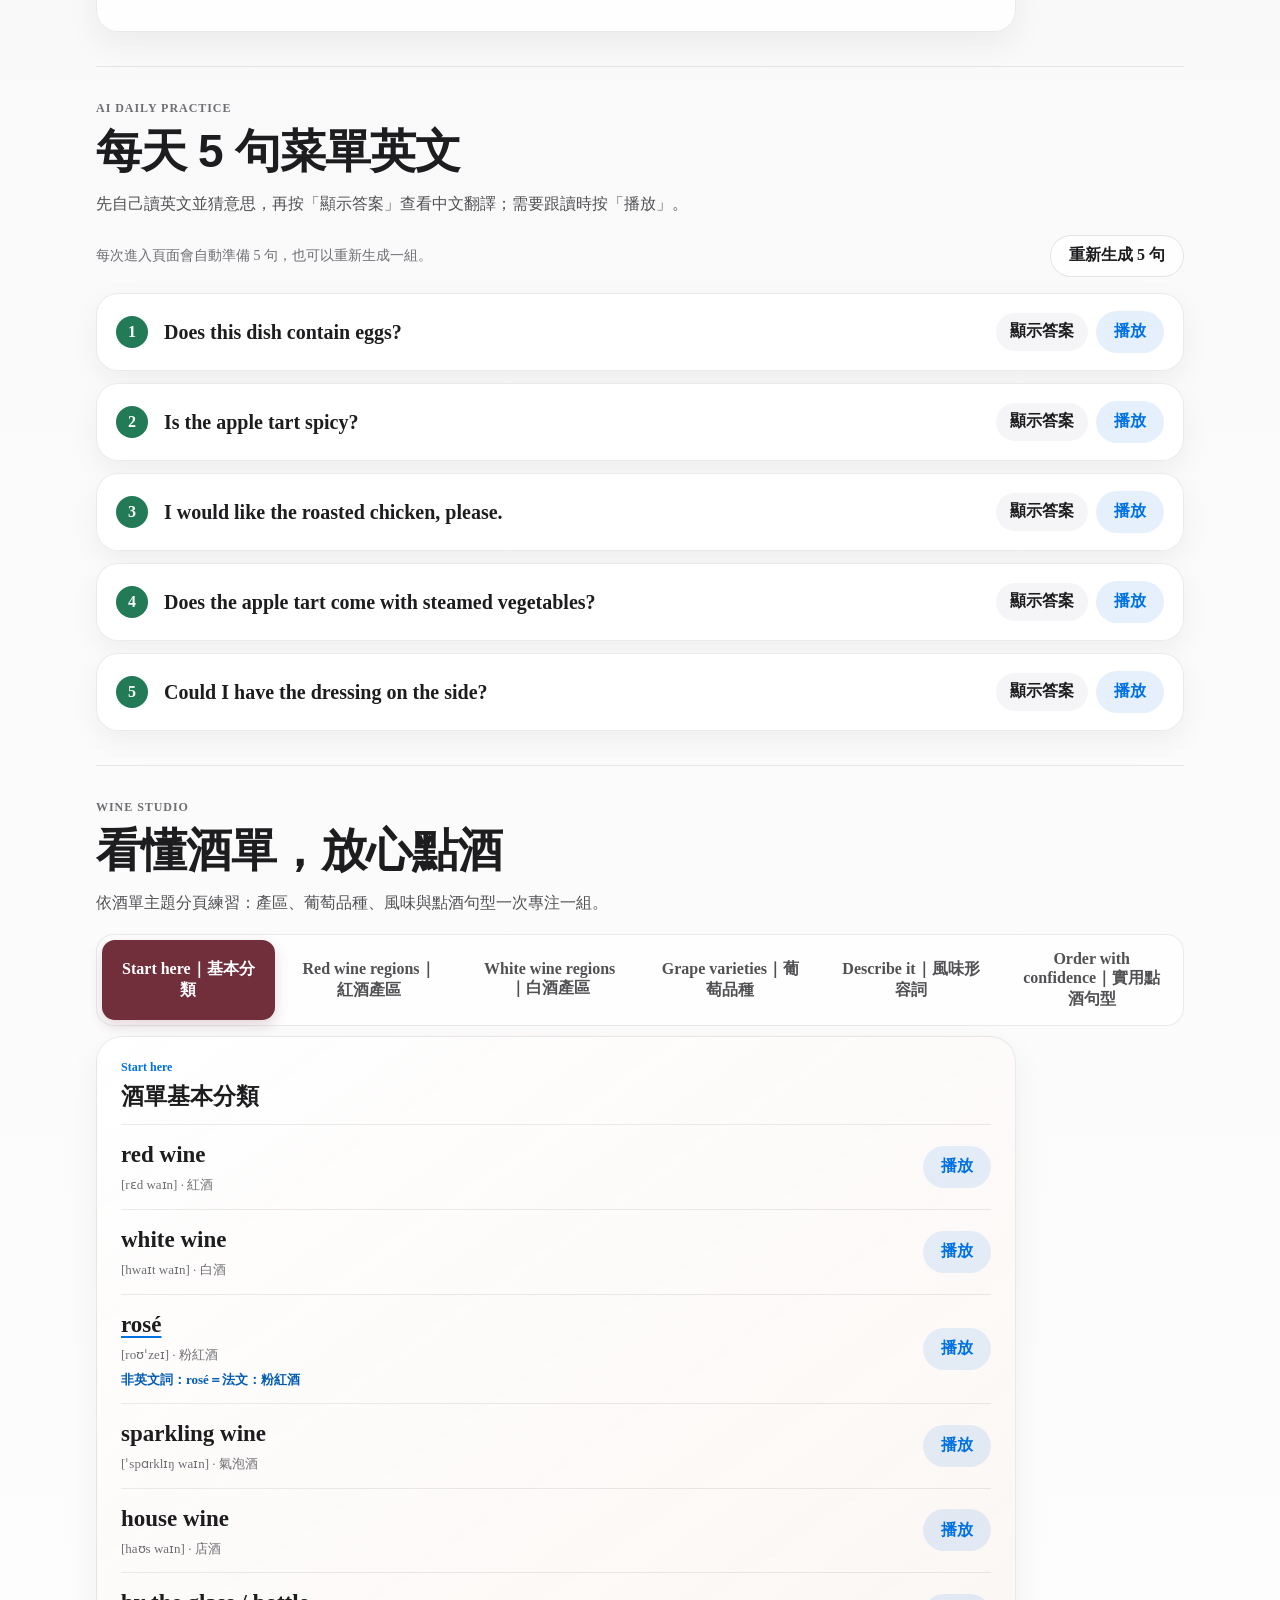
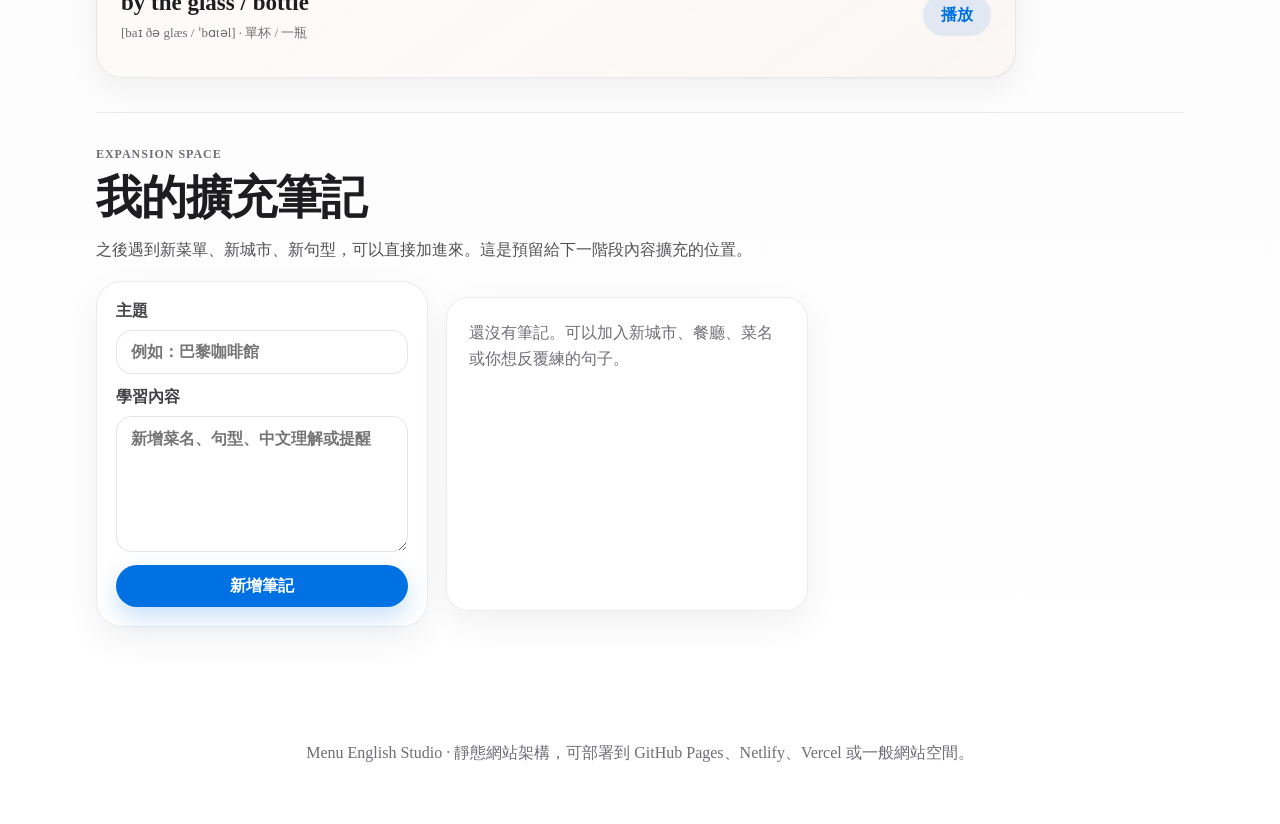
==== commit edf7bec2: "Expand life English lesson and compact layout" ====
--- a/index.html
+++ b/index.html
@@ -215,8 +215,8 @@
     <p>Menu English Studio · 靜態網站架構，可部署到 GitHub Pages、Netlify、Vercel 或一般網站空間。</p>
   </footer>
 
-  <script src="data.js?v=20261015-1"></script>
+  <script src="data.js?v=20261015-2"></script>
   <script src="menu-examples-extra.js?v=20261002-1"></script>
-  <script src="app.js?v=20261015-3"></script>
+  <script src="app.js?v=20261015-4"></script>
 </body>
 </html>
--- a/styles.css
+++ b/styles.css
@@ -253,7 +253,7 @@
   display: grid;
   grid-template-columns: repeat(4, minmax(0, 1fr));
   gap: 14px;
-  margin: 8px 0 51px;
+  margin: 8px 0 28px;
 }
 
 .overview article {
@@ -759,13 +759,13 @@
 
 .video-lesson-deck {
   display: grid;
-  gap: 12px;
+  gap: 9px;
 }
 
 .video-lesson-tabs {
   display: flex;
   flex-wrap: wrap;
-  gap: 8px;
+  gap: 6px;
   padding: 5px;
   border: 1px solid rgba(0, 0, 0, 0.08);
   border-radius: 18px;
@@ -776,7 +776,7 @@
   flex: 1 1 140px;
   border: 0;
   border-radius: 13px;
-  padding: 10px 14px;
+  padding: 7px 11px;
   cursor: pointer;
   color: #515154;
   background: transparent;
@@ -811,15 +811,15 @@
 .video-card-grid {
   display: grid;
   grid-template-columns: repeat(4, minmax(0, 1fr));
-  gap: 12px;
+  gap: 9px;
 }
 
 .video-card {
   display: flex;
-  min-height: 186px;
+  min-height: 142px;
   flex-direction: column;
   align-items: flex-start;
-  padding: 17px;
+  padding: 13px;
   border: 1px solid rgba(0, 0, 0, 0.08);
   border-radius: 18px;
   background: linear-gradient(145deg, rgba(255, 255, 255, 0.92), rgba(242, 250, 247, 0.86));
@@ -834,7 +834,7 @@
 
 .video-card h2 {
   margin: 0;
-  font-size: 20px;
+  font-size: 18px;
   line-height: 1.25;
 }
 
@@ -849,7 +849,7 @@
 }
 
 .video-card .kk {
-  margin: 8px 0;
+  margin: 5px 0;
 }
 
 .video-card > p:last-of-type {
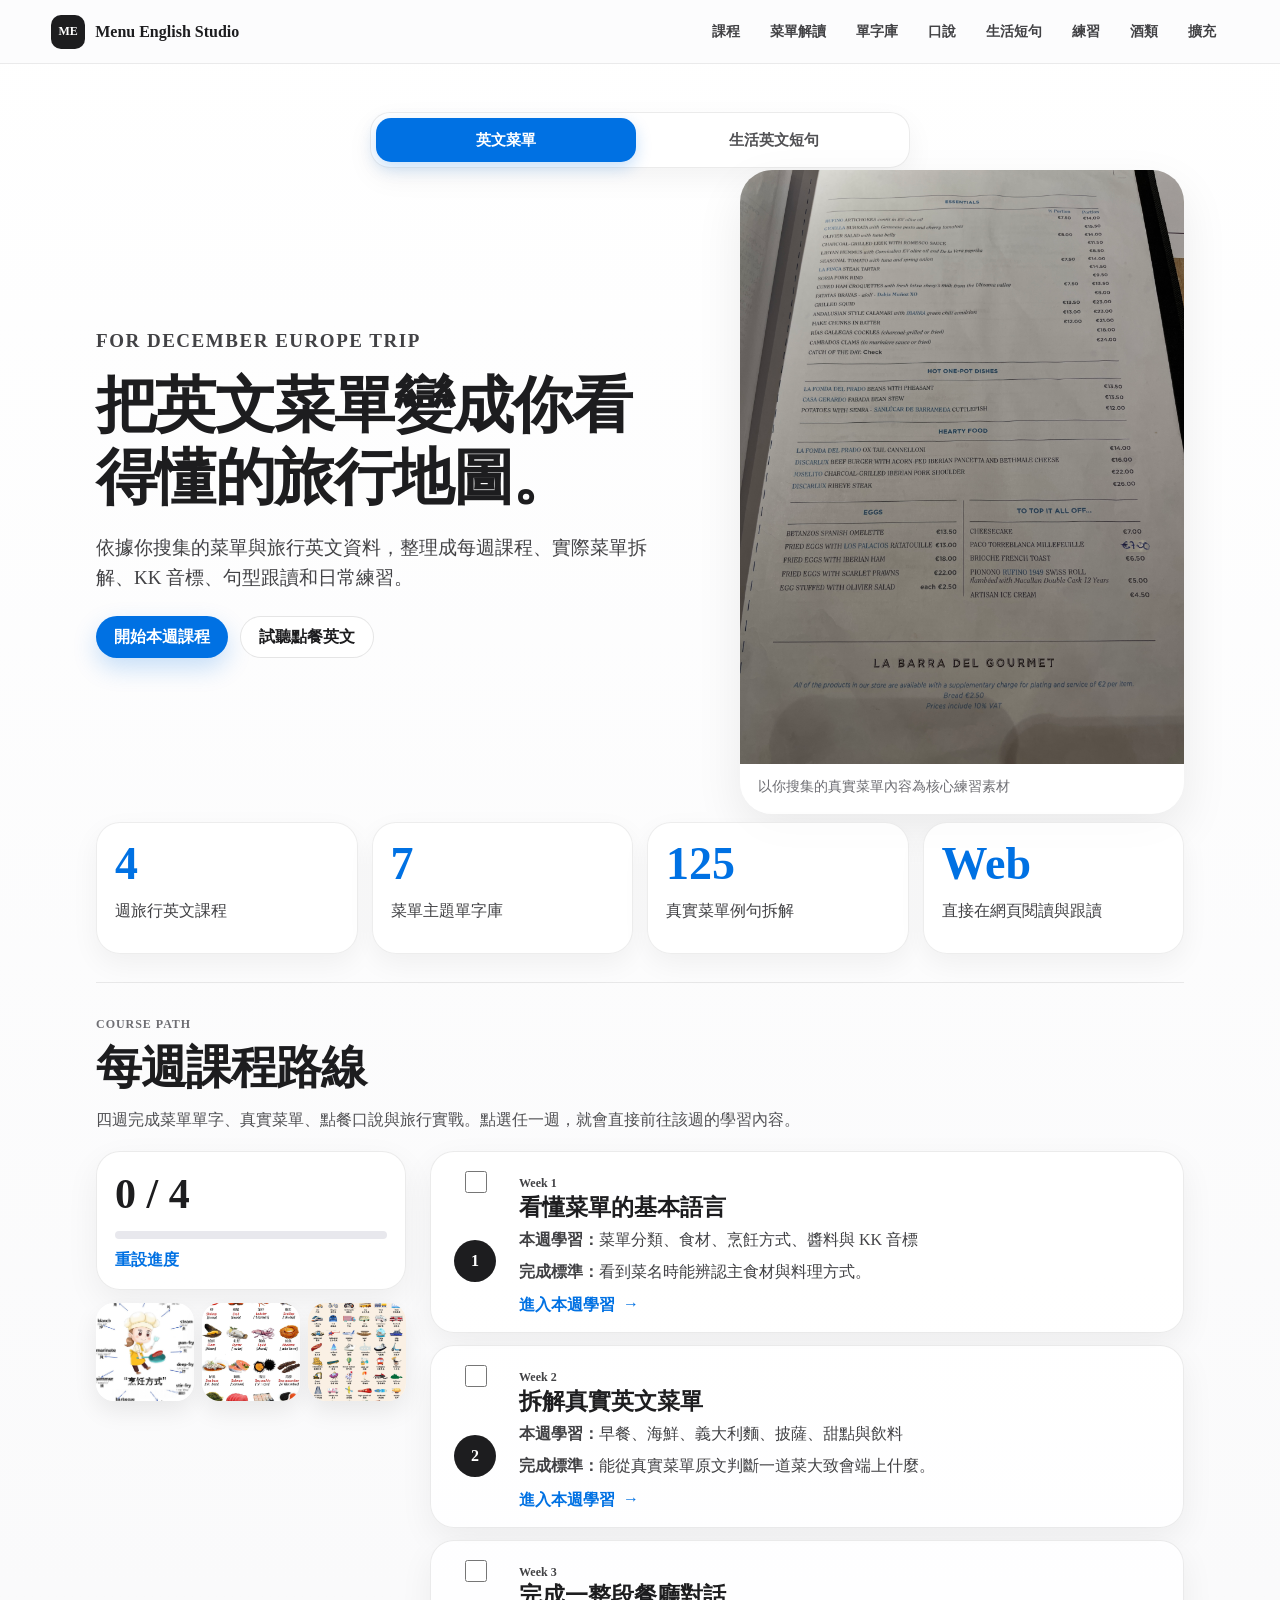
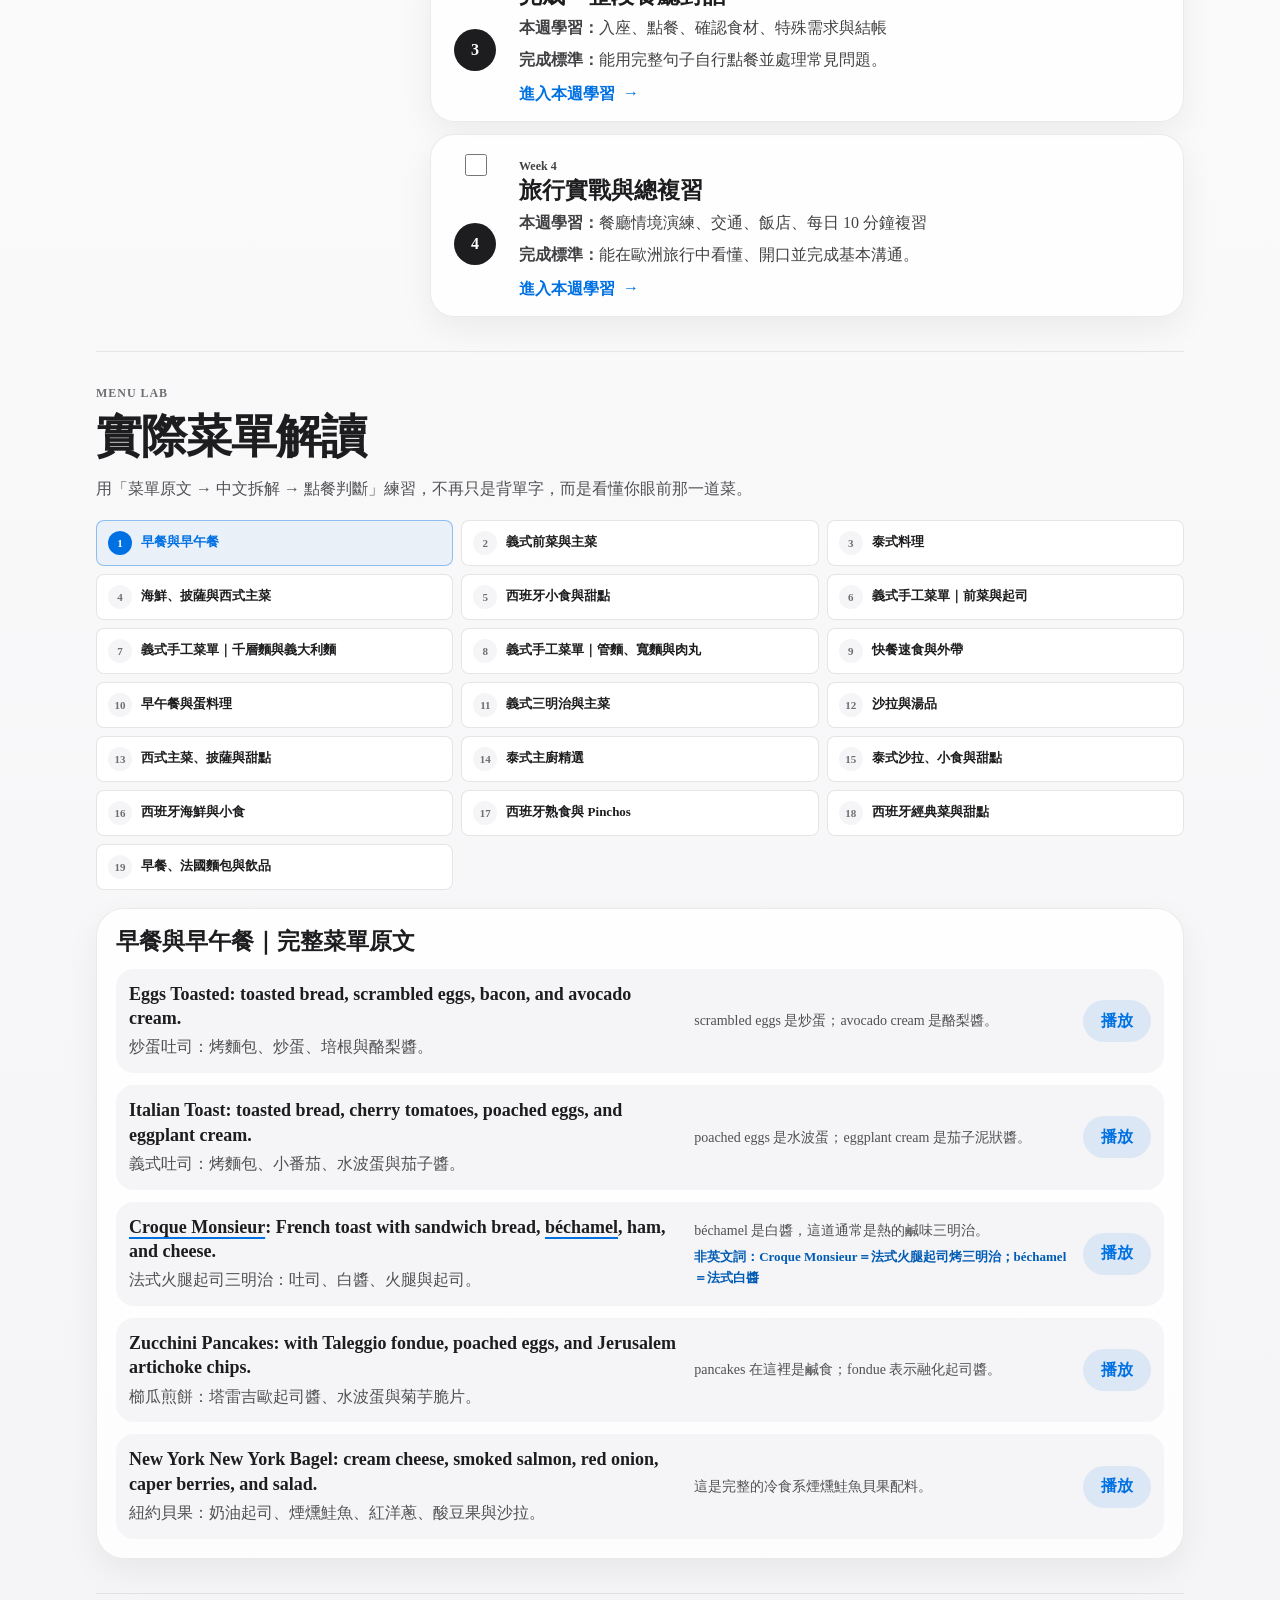
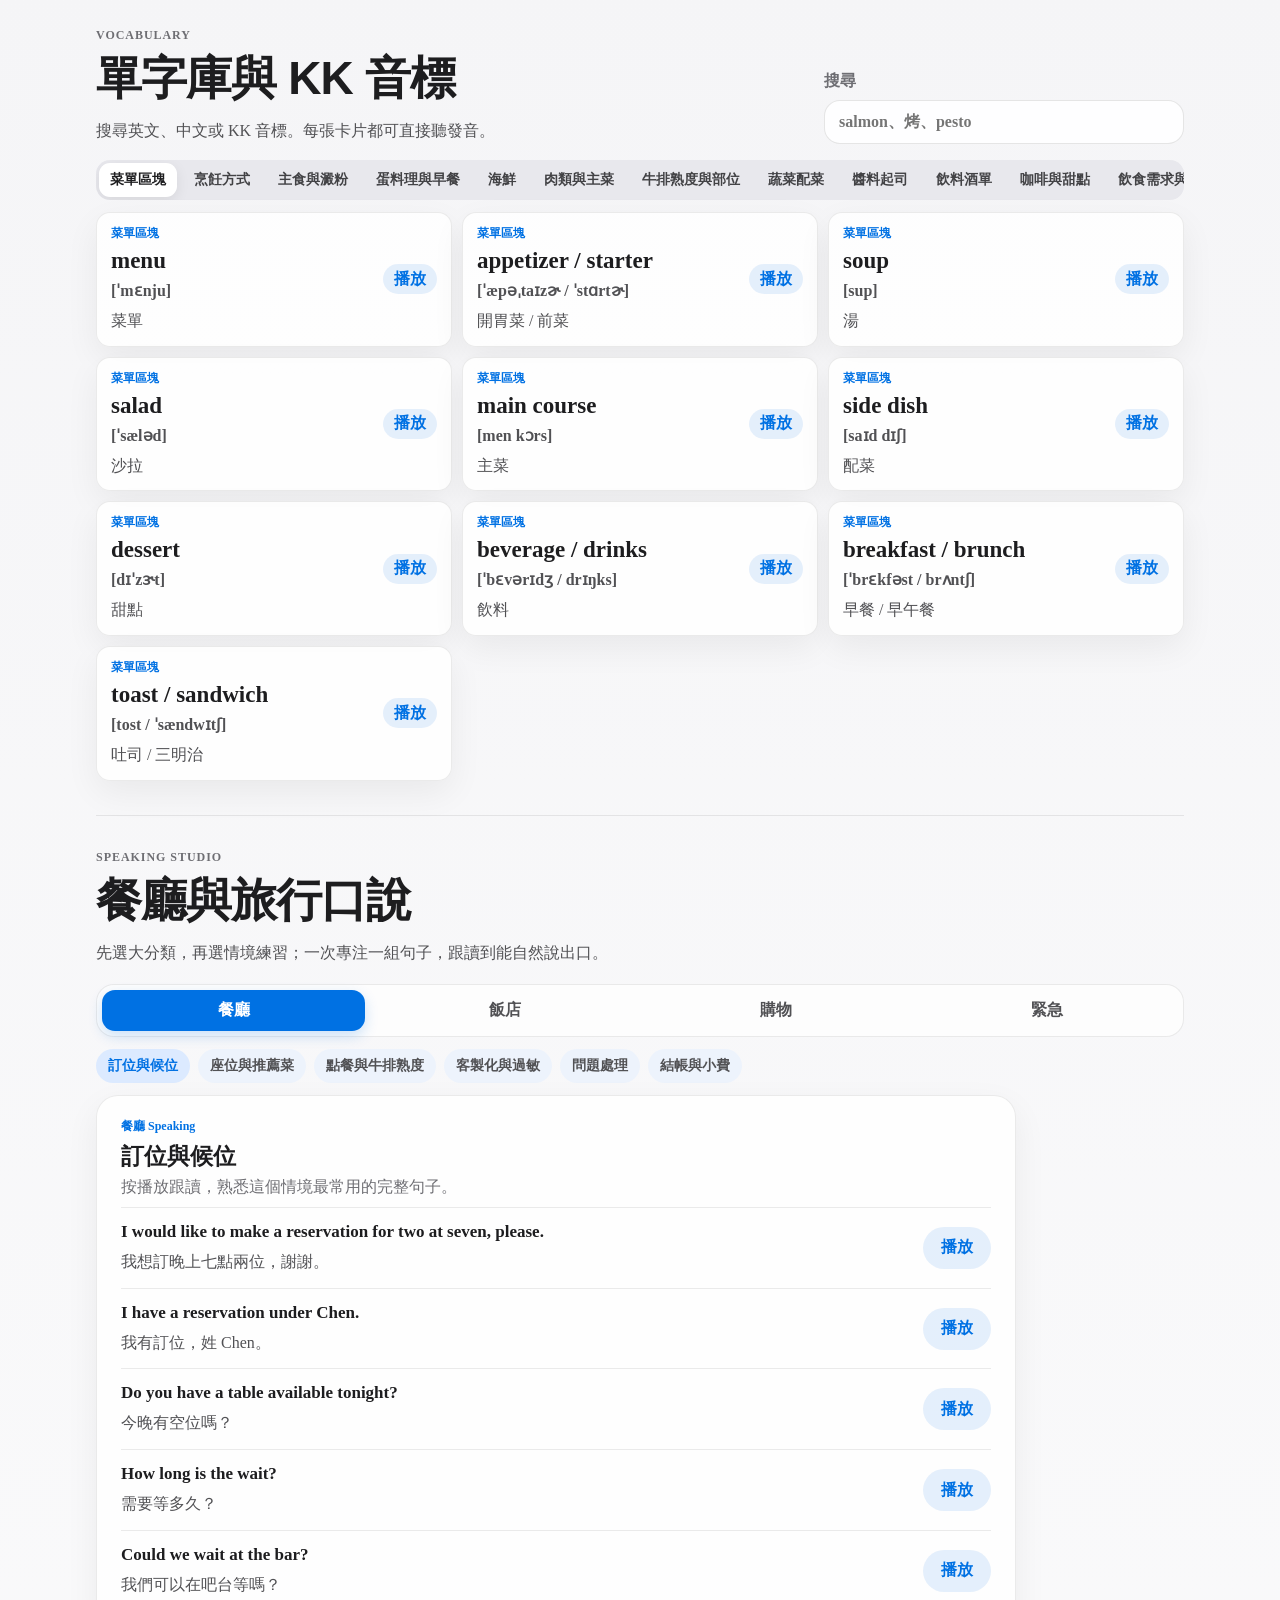
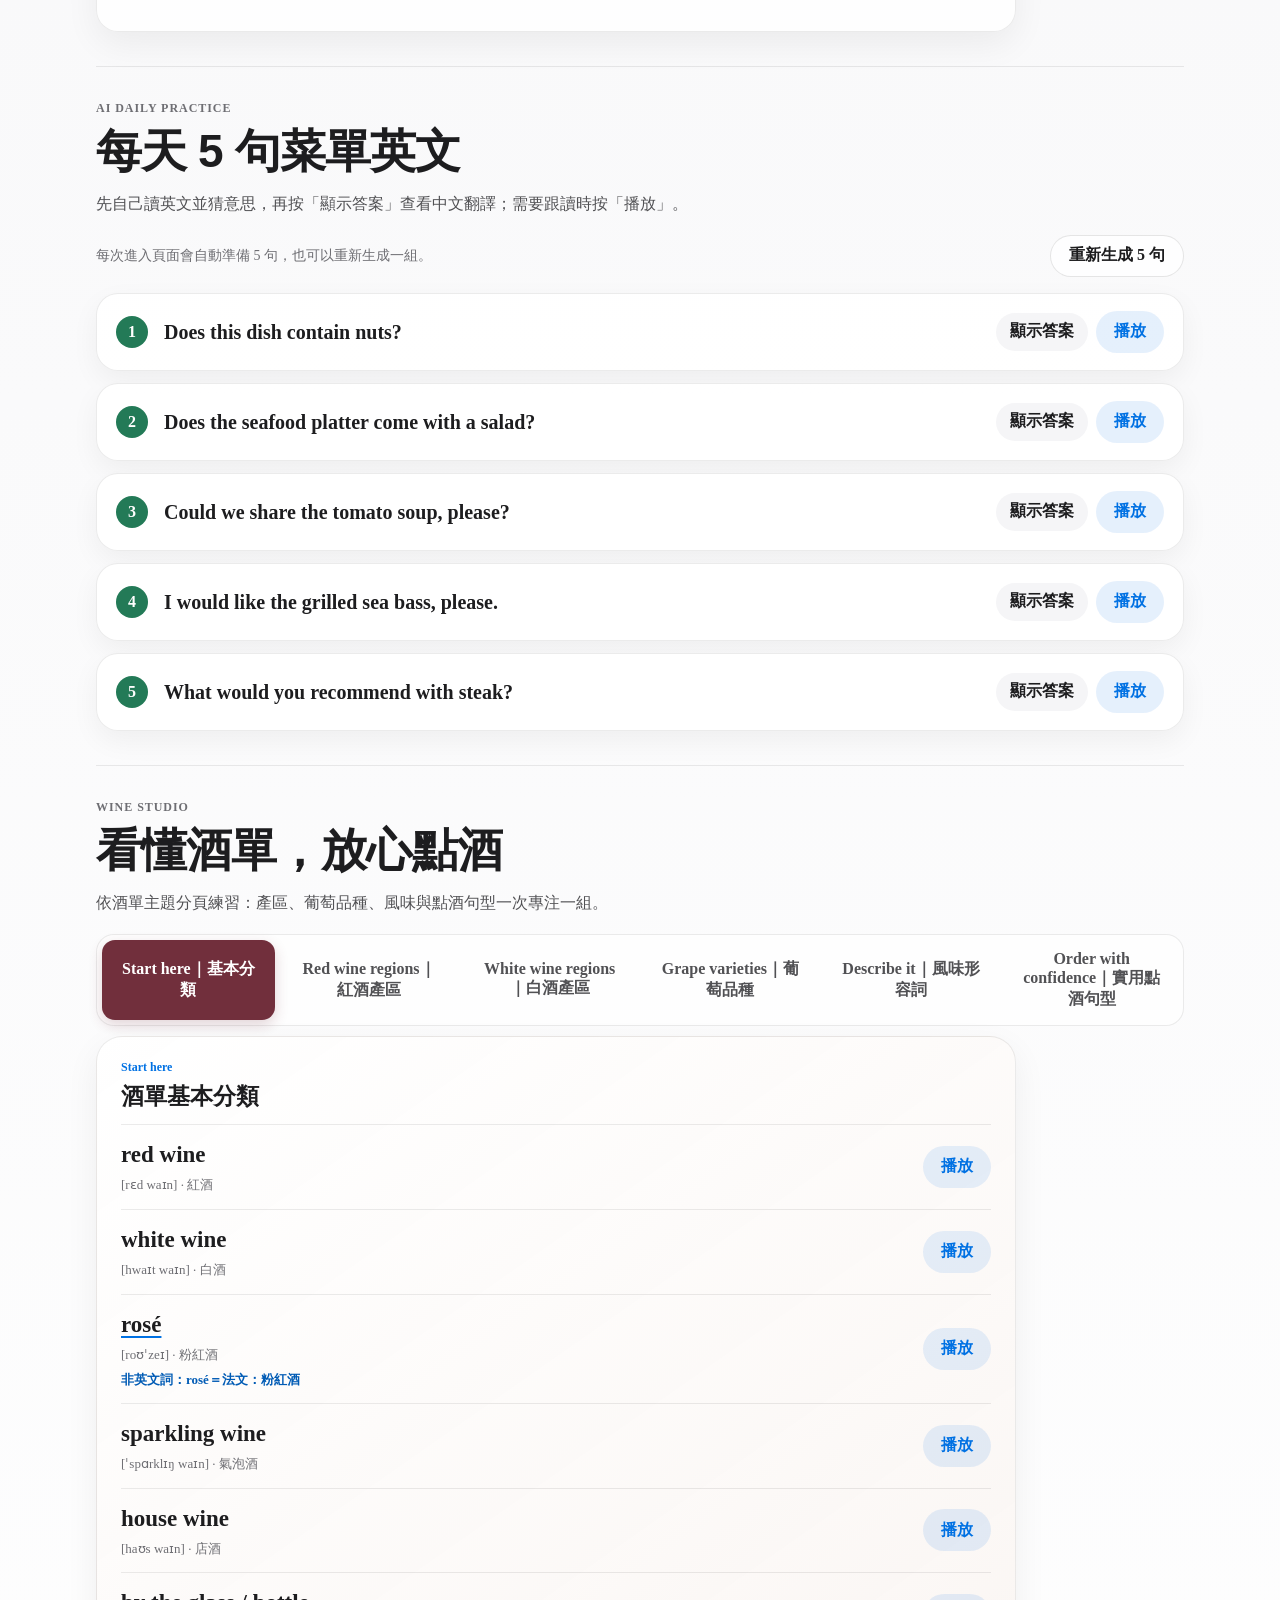
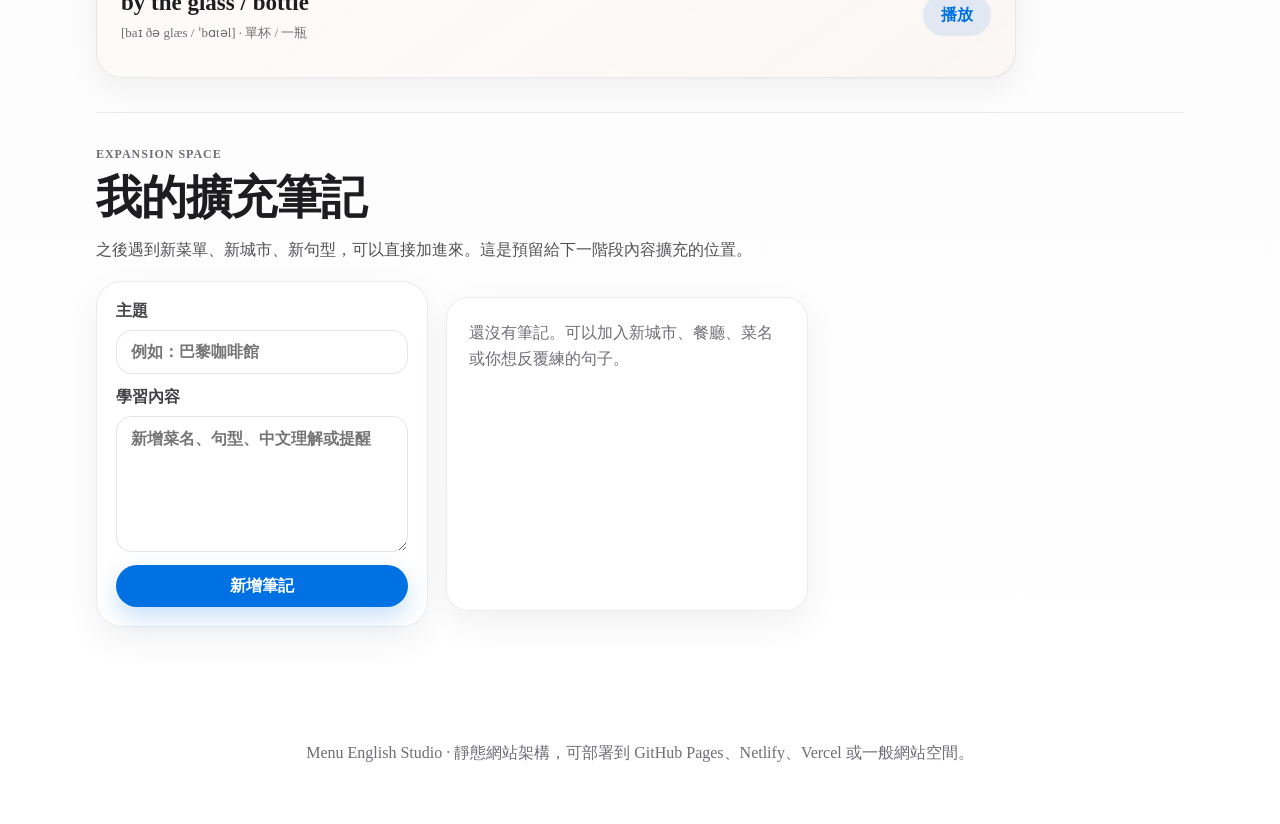
==== commit 5284fbda: "Complete life English video phrase deck" ====
--- a/index.html
+++ b/index.html
@@ -215,7 +215,7 @@
     <p>Menu English Studio · 靜態網站架構，可部署到 GitHub Pages、Netlify、Vercel 或一般網站空間。</p>
   </footer>
 
-  <script src="data.js?v=20261015-2"></script>
+  <script src="data.js?v=20261015-3"></script>
   <script src="menu-examples-extra.js?v=20261002-1"></script>
   <script src="app.js?v=20261015-4"></script>
 </body>
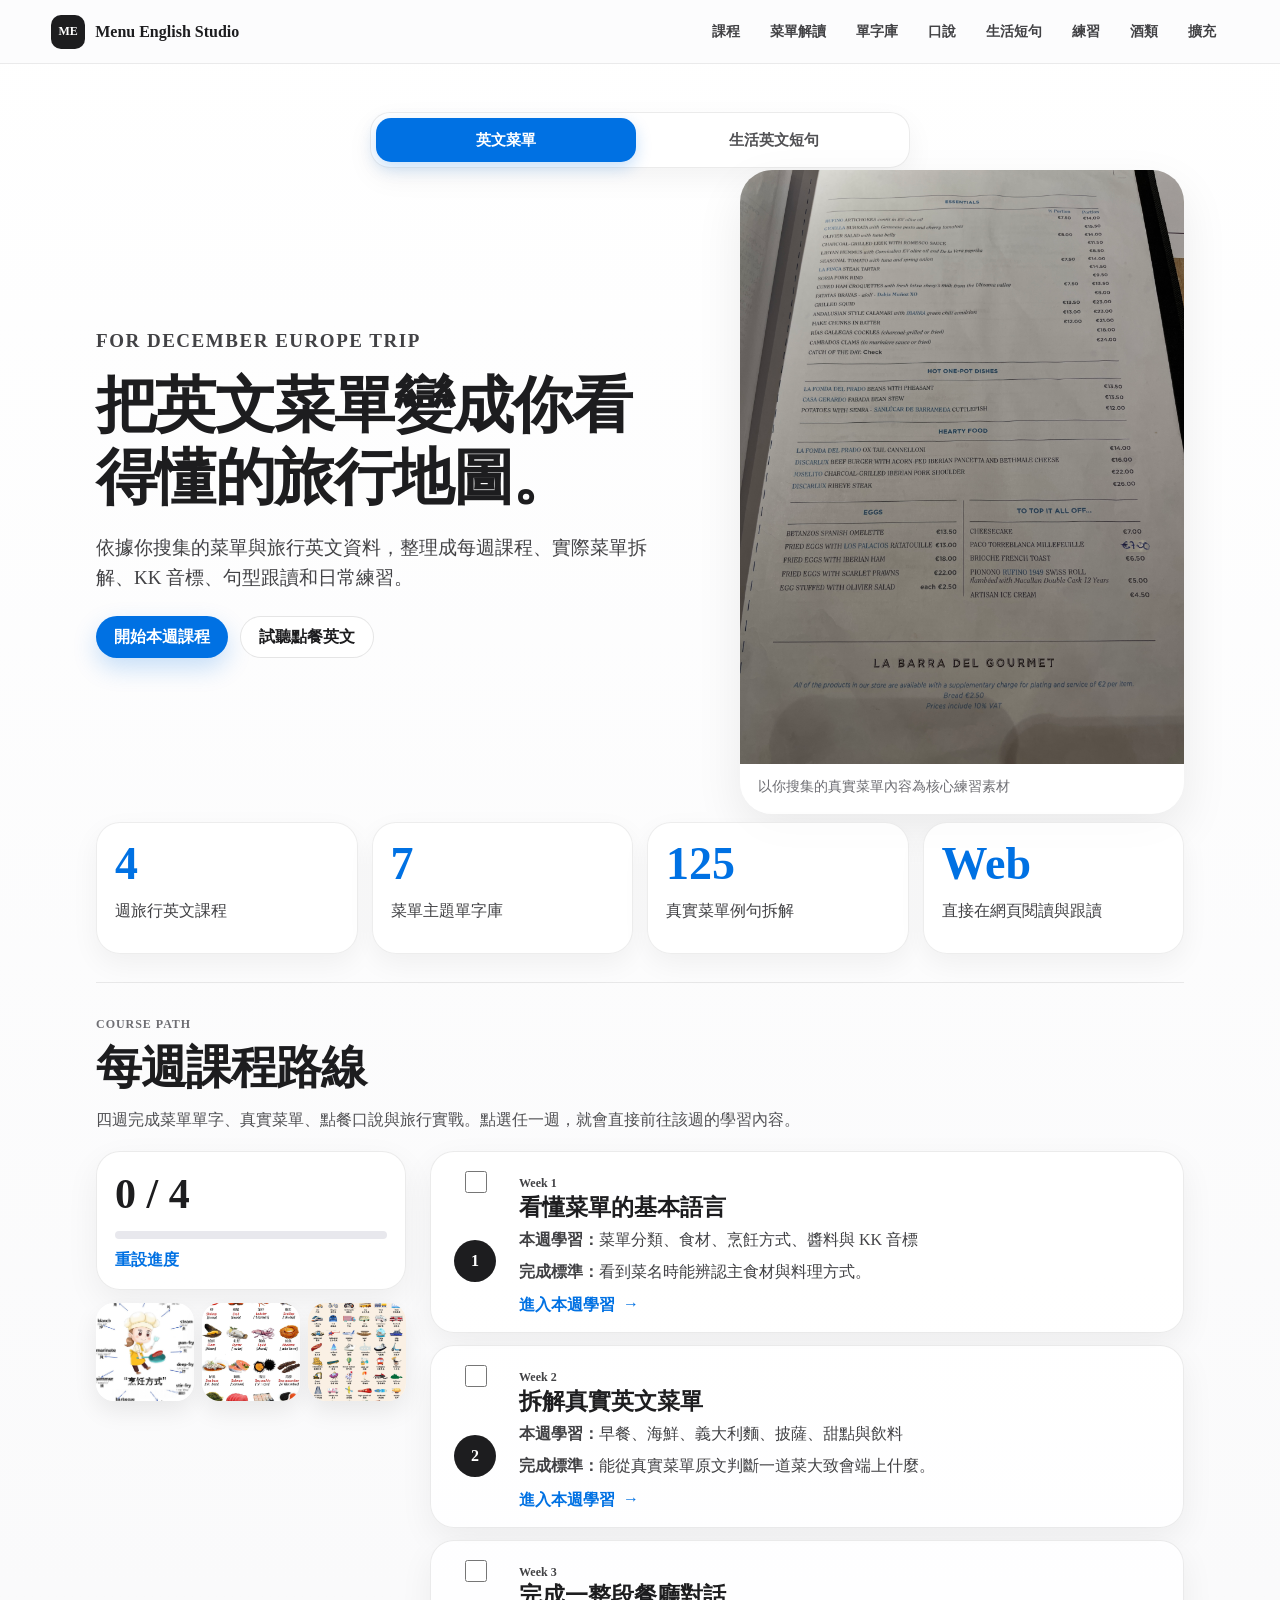
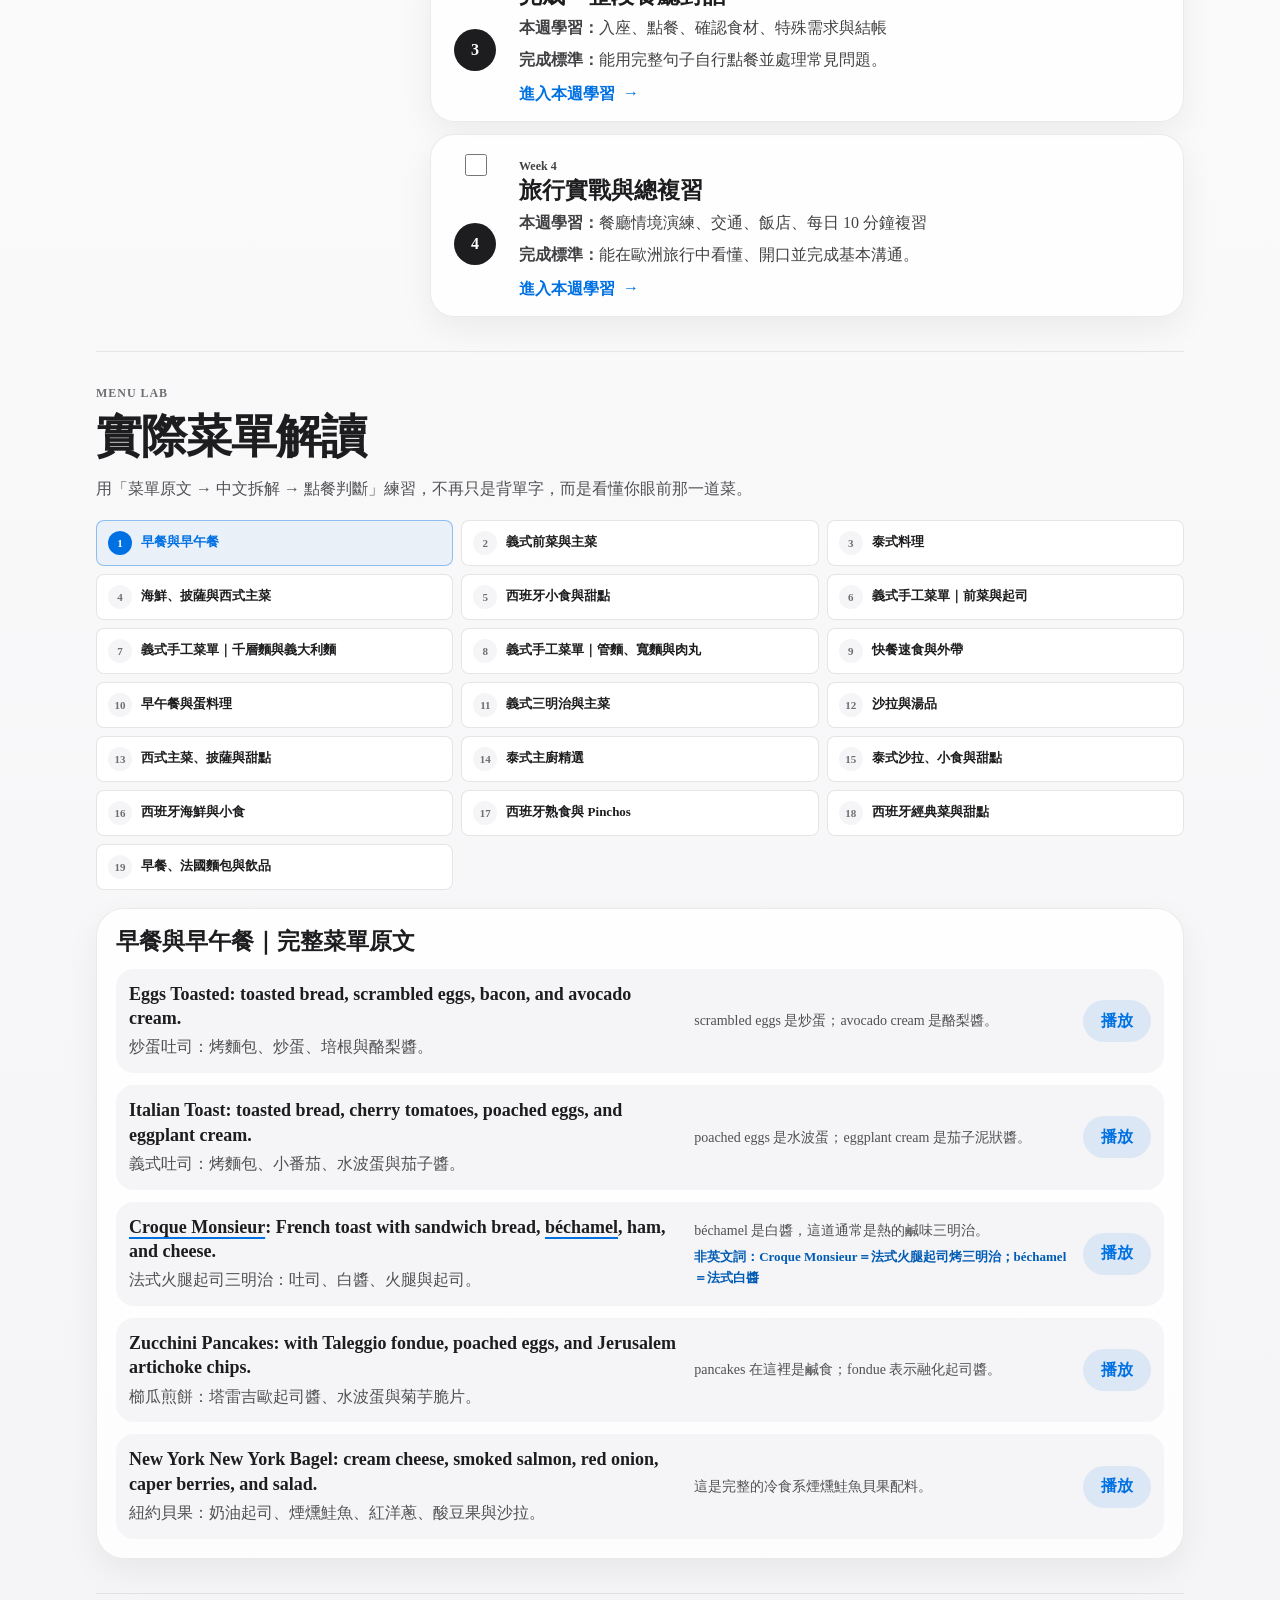
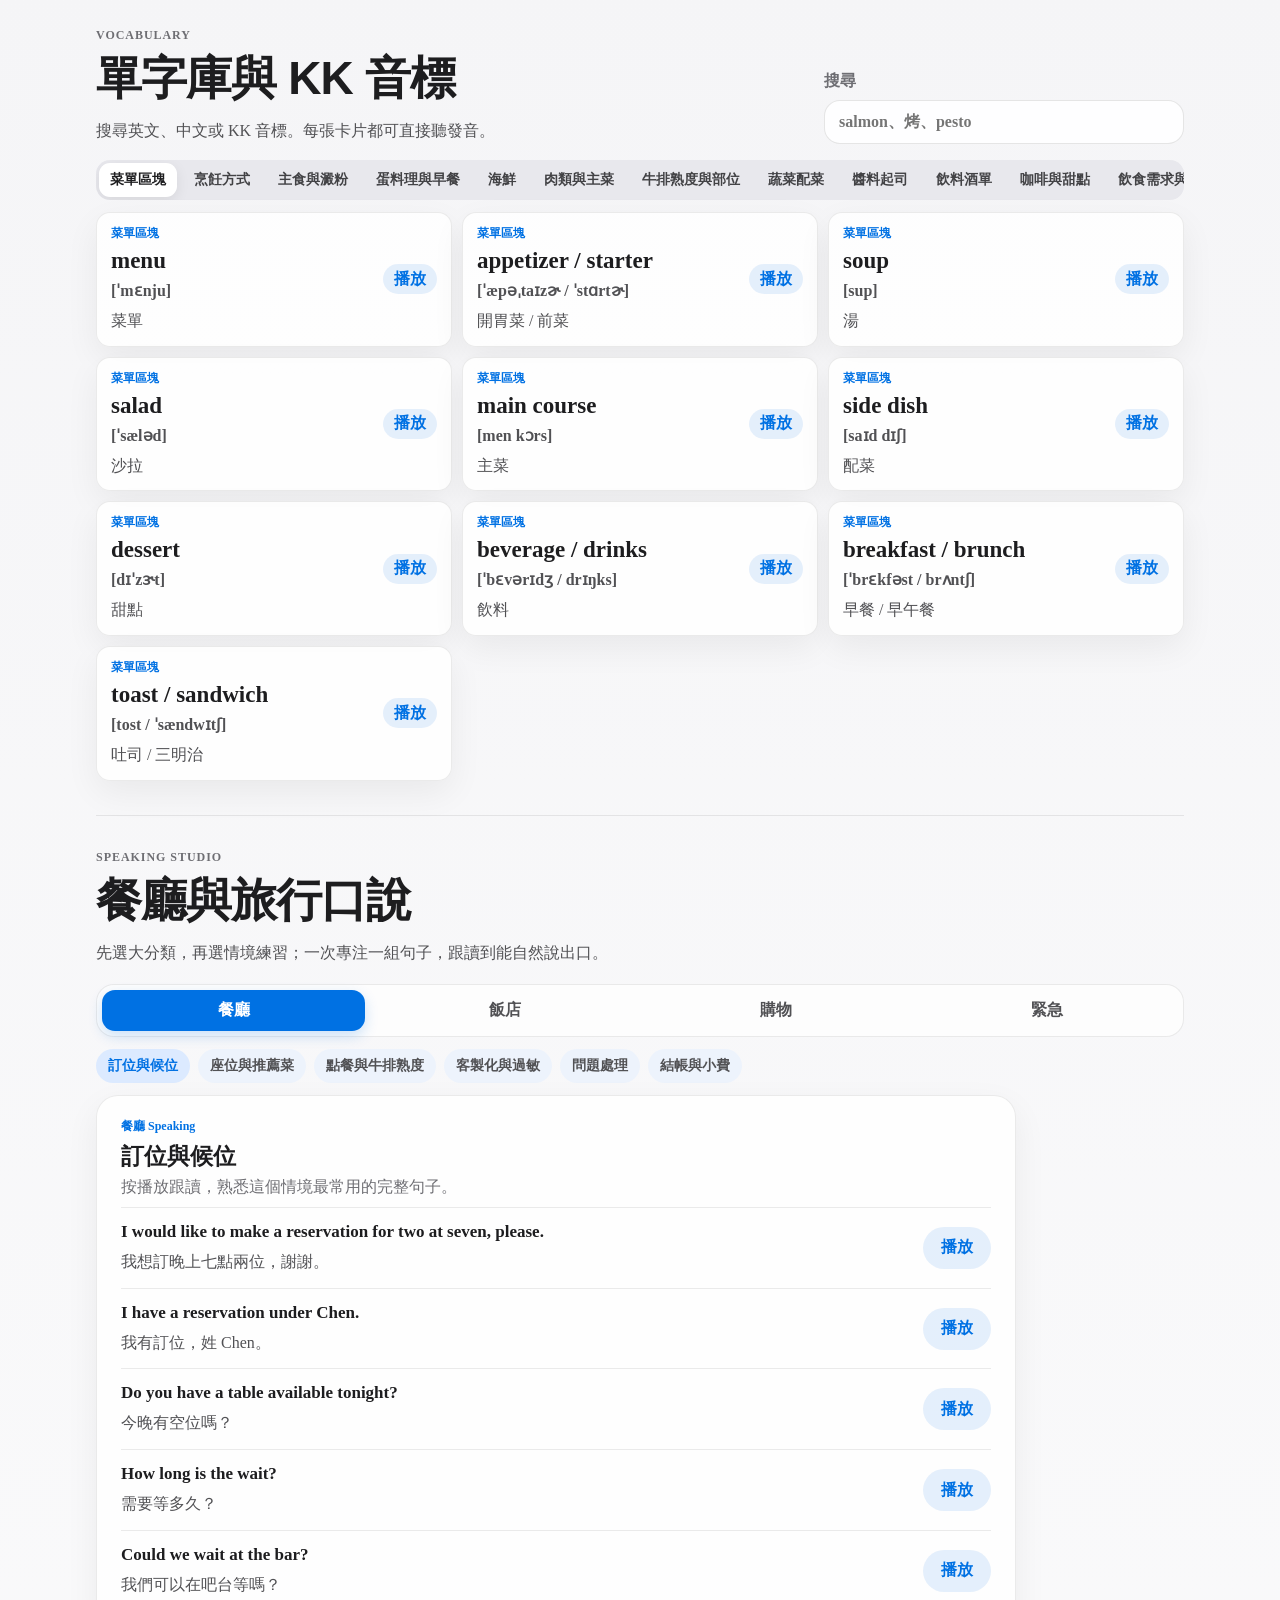
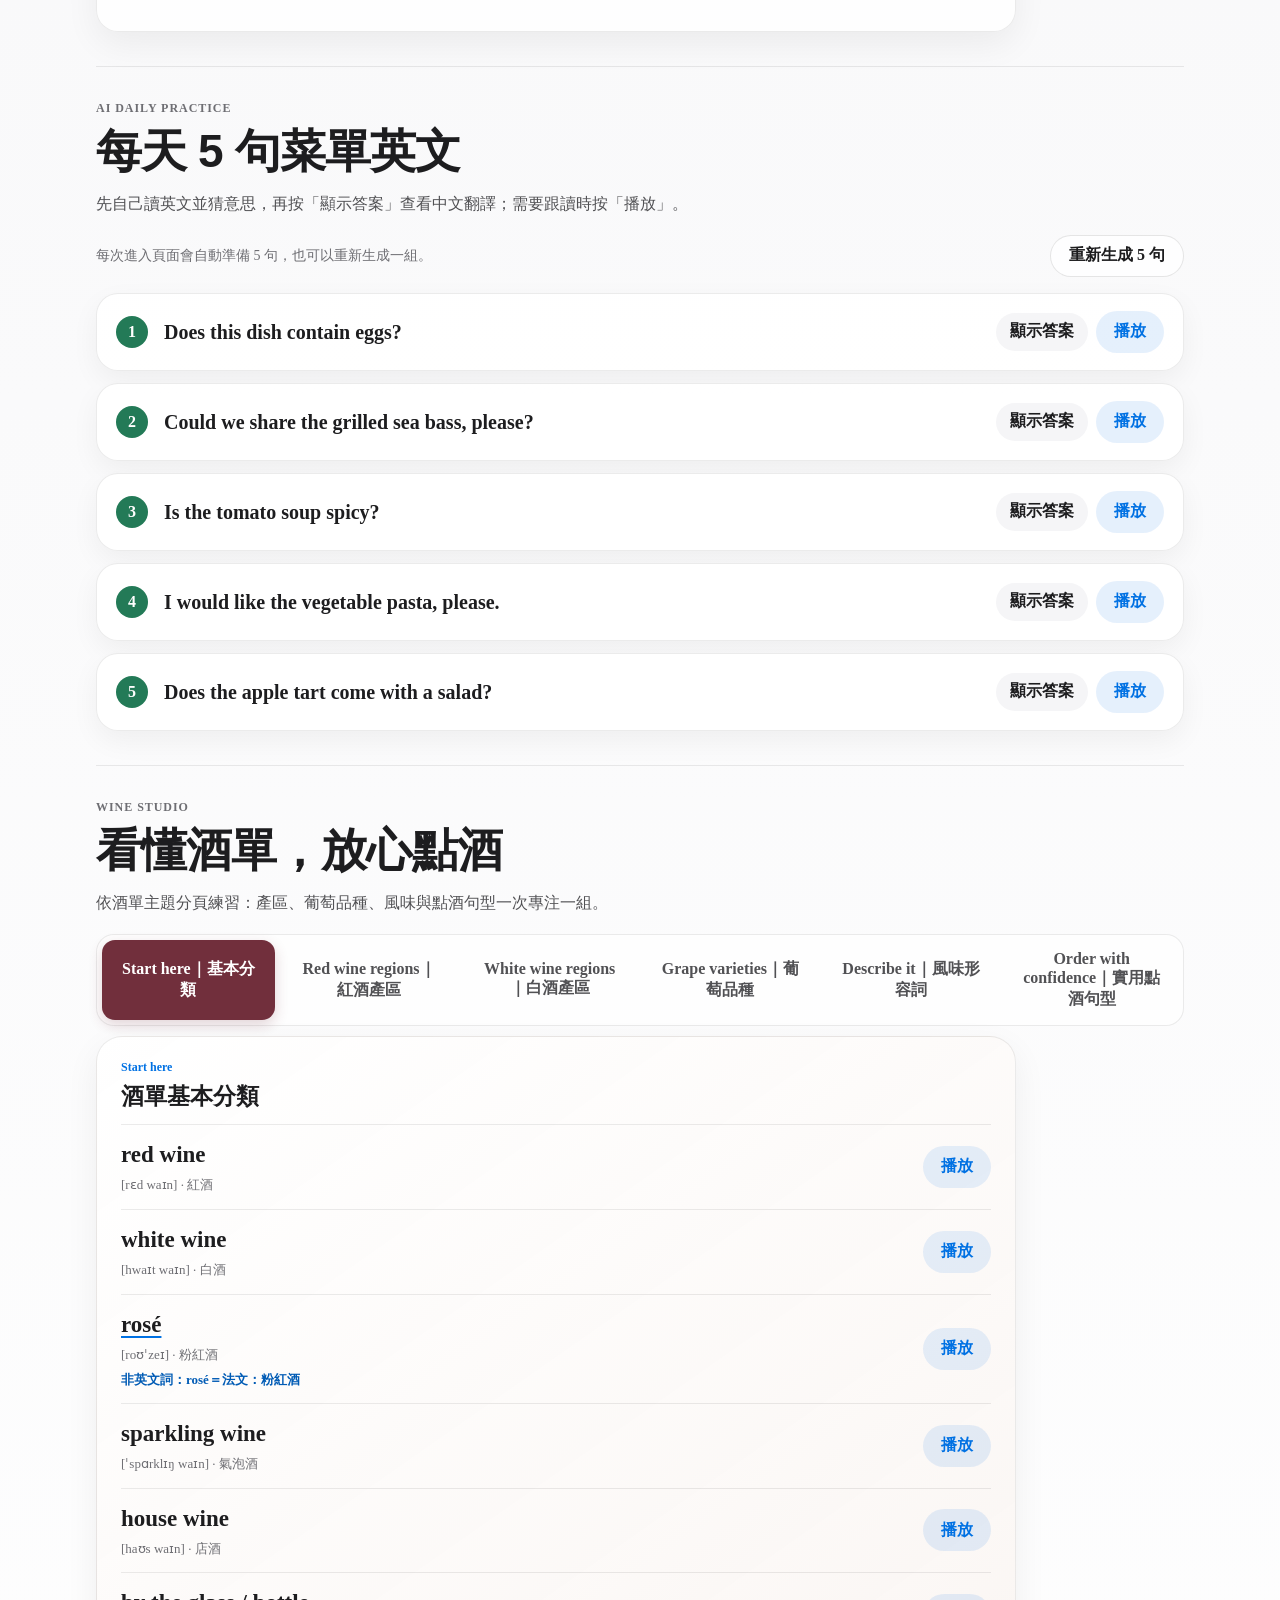
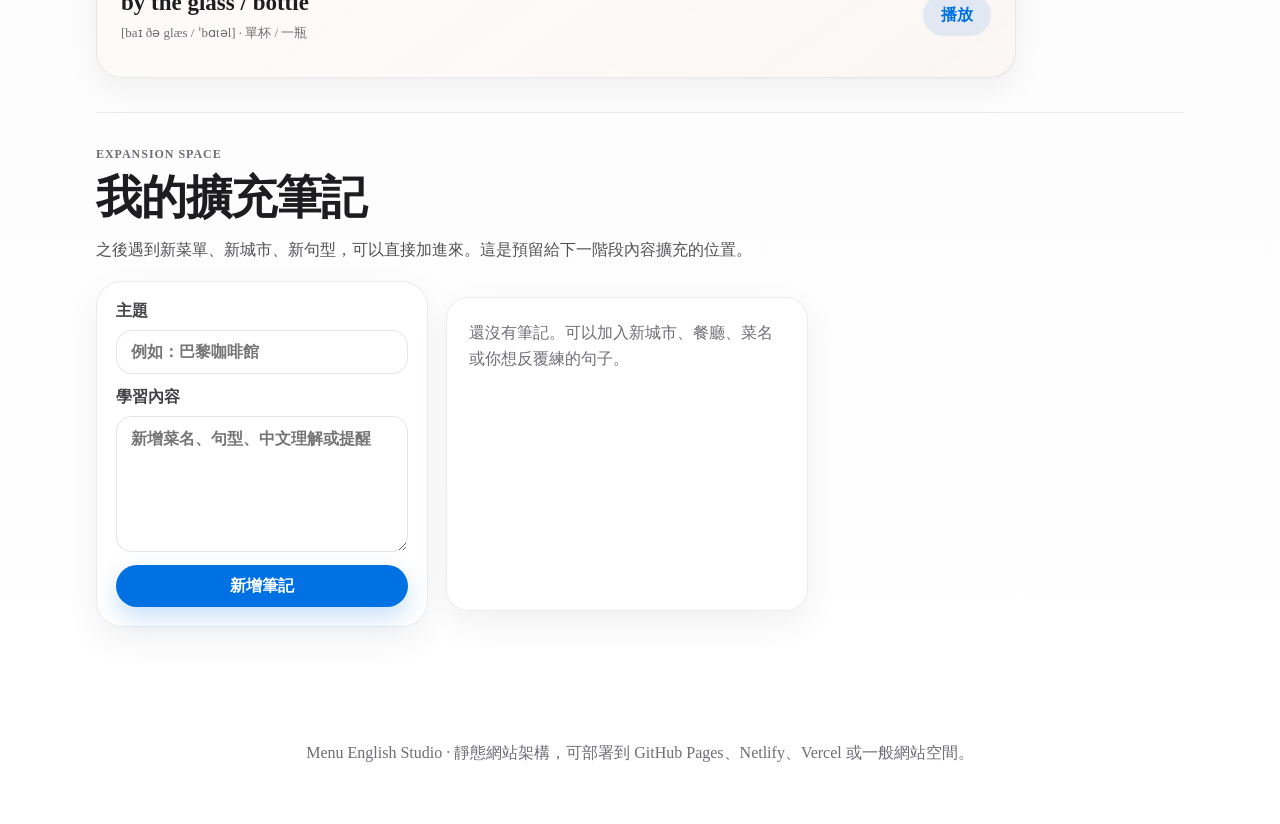
==== commit e87f064e: "Refine life English category navigation" ====
--- a/index.html
+++ b/index.html
@@ -5,7 +5,7 @@
   <meta name="viewport" content="width=device-width, initial-scale=1">
   <title>Menu English Studio</title>
   <meta name="description" content="12月歐洲行英文學習網站：菜單閱讀、點餐句型、KK音標、每週課程與瀏覽器發音練習。">
-  <link rel="stylesheet" href="styles.css?v=20261015-4">
+  <link rel="stylesheet" href="styles.css?v=20261015-5">
   <style id="vocab-layout-fix">
     .vocab-section .vocab-card {
       min-height: 0 !important;
@@ -217,6 +217,6 @@
 
   <script src="data.js?v=20261015-3"></script>
   <script src="menu-examples-extra.js?v=20261002-1"></script>
-  <script src="app.js?v=20261015-4"></script>
+  <script src="app.js?v=20261015-5"></script>
 </body>
 </html>
--- a/styles.css
+++ b/styles.css
@@ -759,29 +759,59 @@
 
 .video-lesson-deck {
   display: grid;
-  gap: 9px;
+  gap: 14px;
+}
+
+.video-lesson-nav {
+  display: flex;
+  align-items: center;
+  gap: 14px;
+  min-width: 0;
+  padding: 9px 12px;
+  border: 1px solid rgba(0, 0, 0, 0.08);
+  border-radius: 16px;
+  background: rgba(255, 255, 255, 0.68);
+}
+
+.video-lesson-nav-copy {
+  flex: 0 0 auto;
+  display: grid;
+  gap: 2px;
+  color: #6e6e73;
+  font-size: 11px;
+  font-weight: 700;
+  letter-spacing: 0.06em;
+}
+
+.video-lesson-nav-copy strong {
+  color: #1d1d1f;
+  font-size: 16px;
+  letter-spacing: 0;
 }
 
 .video-lesson-tabs {
   display: flex;
-  flex-wrap: wrap;
+  flex: 1 1 auto;
+  min-width: 0;
   gap: 6px;
-  padding: 5px;
-  border: 1px solid rgba(0, 0, 0, 0.08);
-  border-radius: 18px;
-  background: rgba(255, 255, 255, 0.68);
+  overflow-x: auto;
+  padding: 1px;
+  scrollbar-width: thin;
+  scrollbar-color: rgba(30, 108, 87, 0.32) transparent;
 }
 
 .video-lesson-tab {
-  flex: 1 1 140px;
+  flex: 0 0 auto;
   border: 0;
-  border-radius: 13px;
-  padding: 7px 11px;
+  border-radius: 999px;
+  padding: 7px 12px;
   cursor: pointer;
   color: #515154;
   background: transparent;
   font: inherit;
-  font-weight: 720;
+  font-size: 13px;
+  font-weight: 700;
+  white-space: nowrap;
   transition: background 160ms ease, color 160ms ease, box-shadow 160ms ease;
 }
 
@@ -793,19 +823,31 @@
 
 .video-lesson-heading {
   display: flex;
-  align-items: baseline;
-  gap: 10px;
+  align-items: end;
+  justify-content: space-between;
+  gap: 18px;
+  padding: 0 2px;
 }
 
 .video-lesson-heading .tag {
   margin: 0;
-  flex: 0 0 auto;
+}
+
+.video-lesson-heading h2 {
+  margin: 5px 0 0;
+  font-family: "PingFang TC", "Noto Sans TC", "Microsoft JhengHei", sans-serif;
+  font-size: clamp(22px, 2.4vw, 30px);
+  line-height: 1.18;
+  font-weight: 700;
 }
 
 .video-lesson-heading p {
-  margin: 0;
+  max-width: 620px;
+  margin: 0 0 2px;
   color: #6e6e73;
+  font-size: 14px;
   line-height: 1.5;
+  text-align: right;
 }
 
 .video-card-grid {
@@ -816,7 +858,7 @@
 
 .video-card {
   display: flex;
-  min-height: 142px;
+  min-height: 132px;
   flex-direction: column;
   align-items: flex-start;
   padding: 13px;
@@ -1329,6 +1371,22 @@
     flex-direction: column;
   }
 
+  .video-lesson-nav {
+    align-items: stretch;
+    flex-direction: column;
+    gap: 8px;
+  }
+
+  .video-lesson-nav-copy {
+    display: flex;
+    align-items: baseline;
+    justify-content: space-between;
+  }
+
+  .video-lesson-heading p {
+    text-align: left;
+  }
+
   .practice-toolbar {
     align-items: start;
     flex-direction: column;
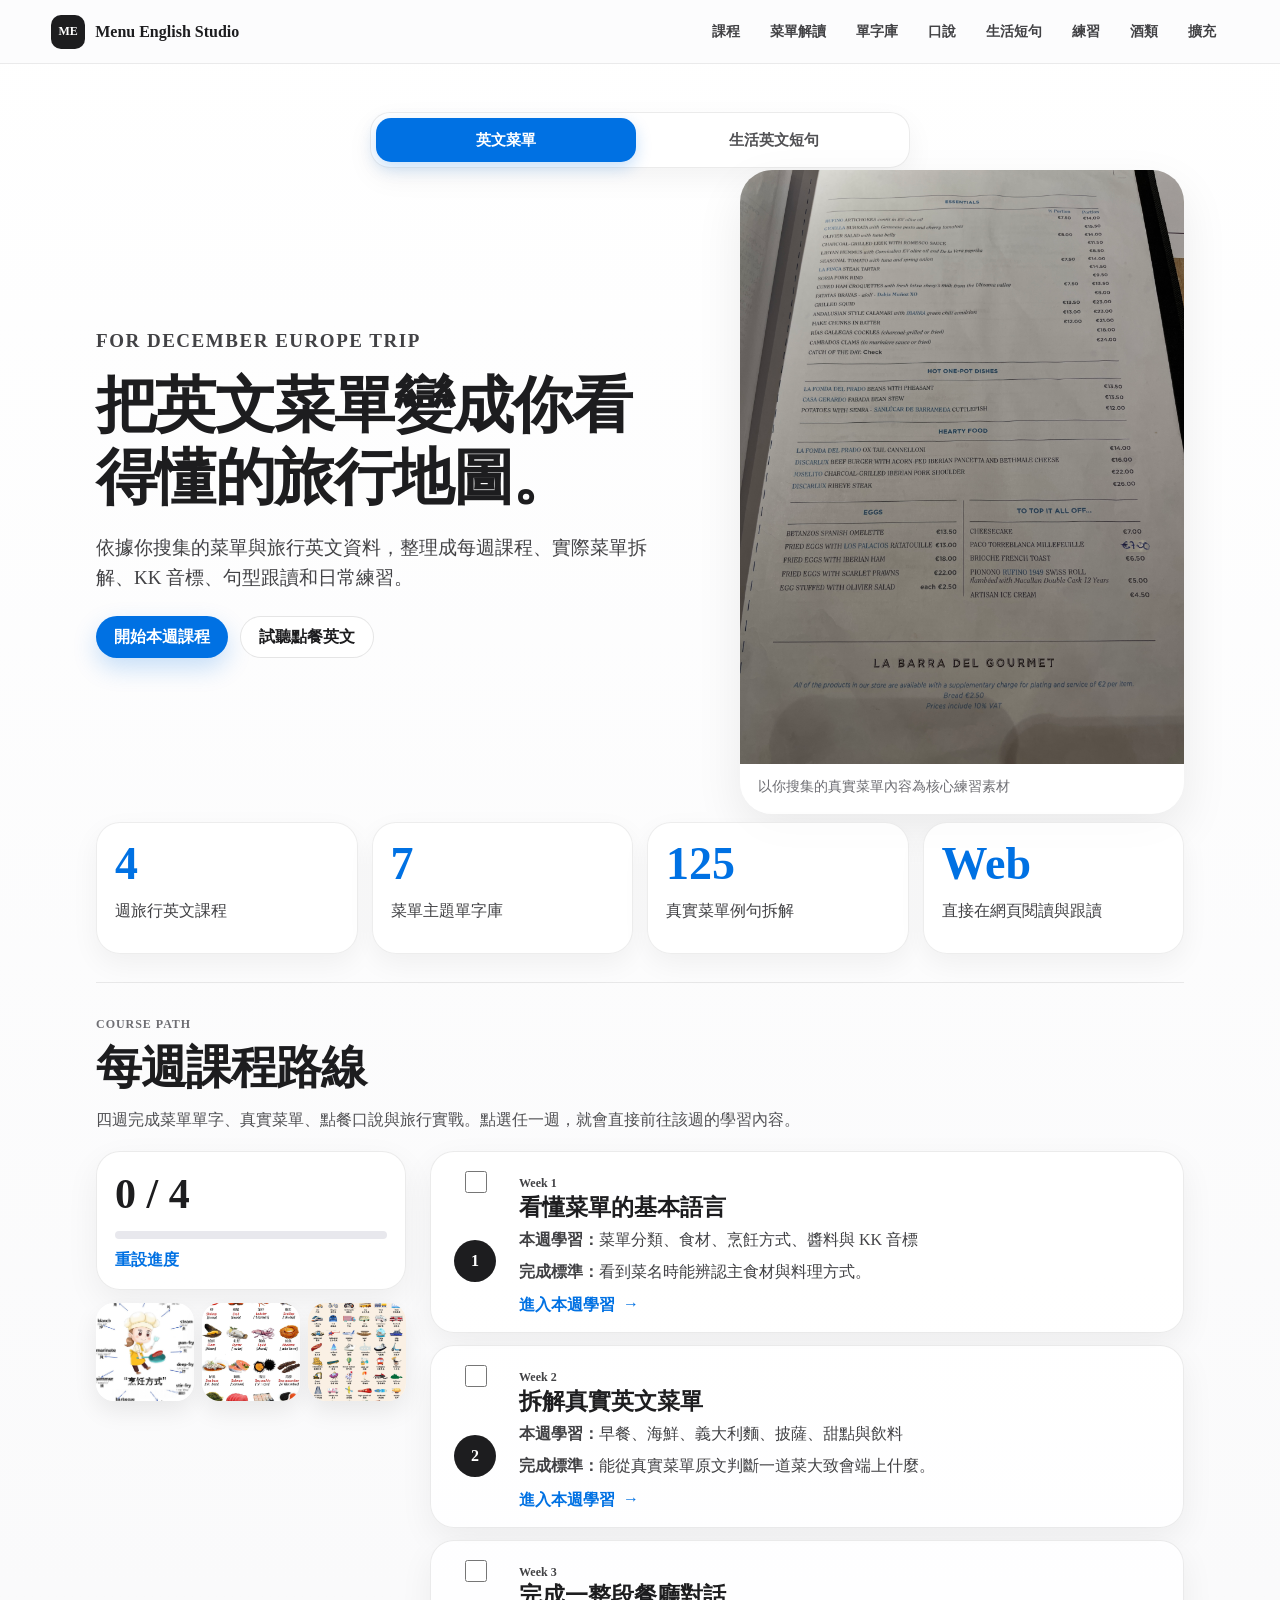
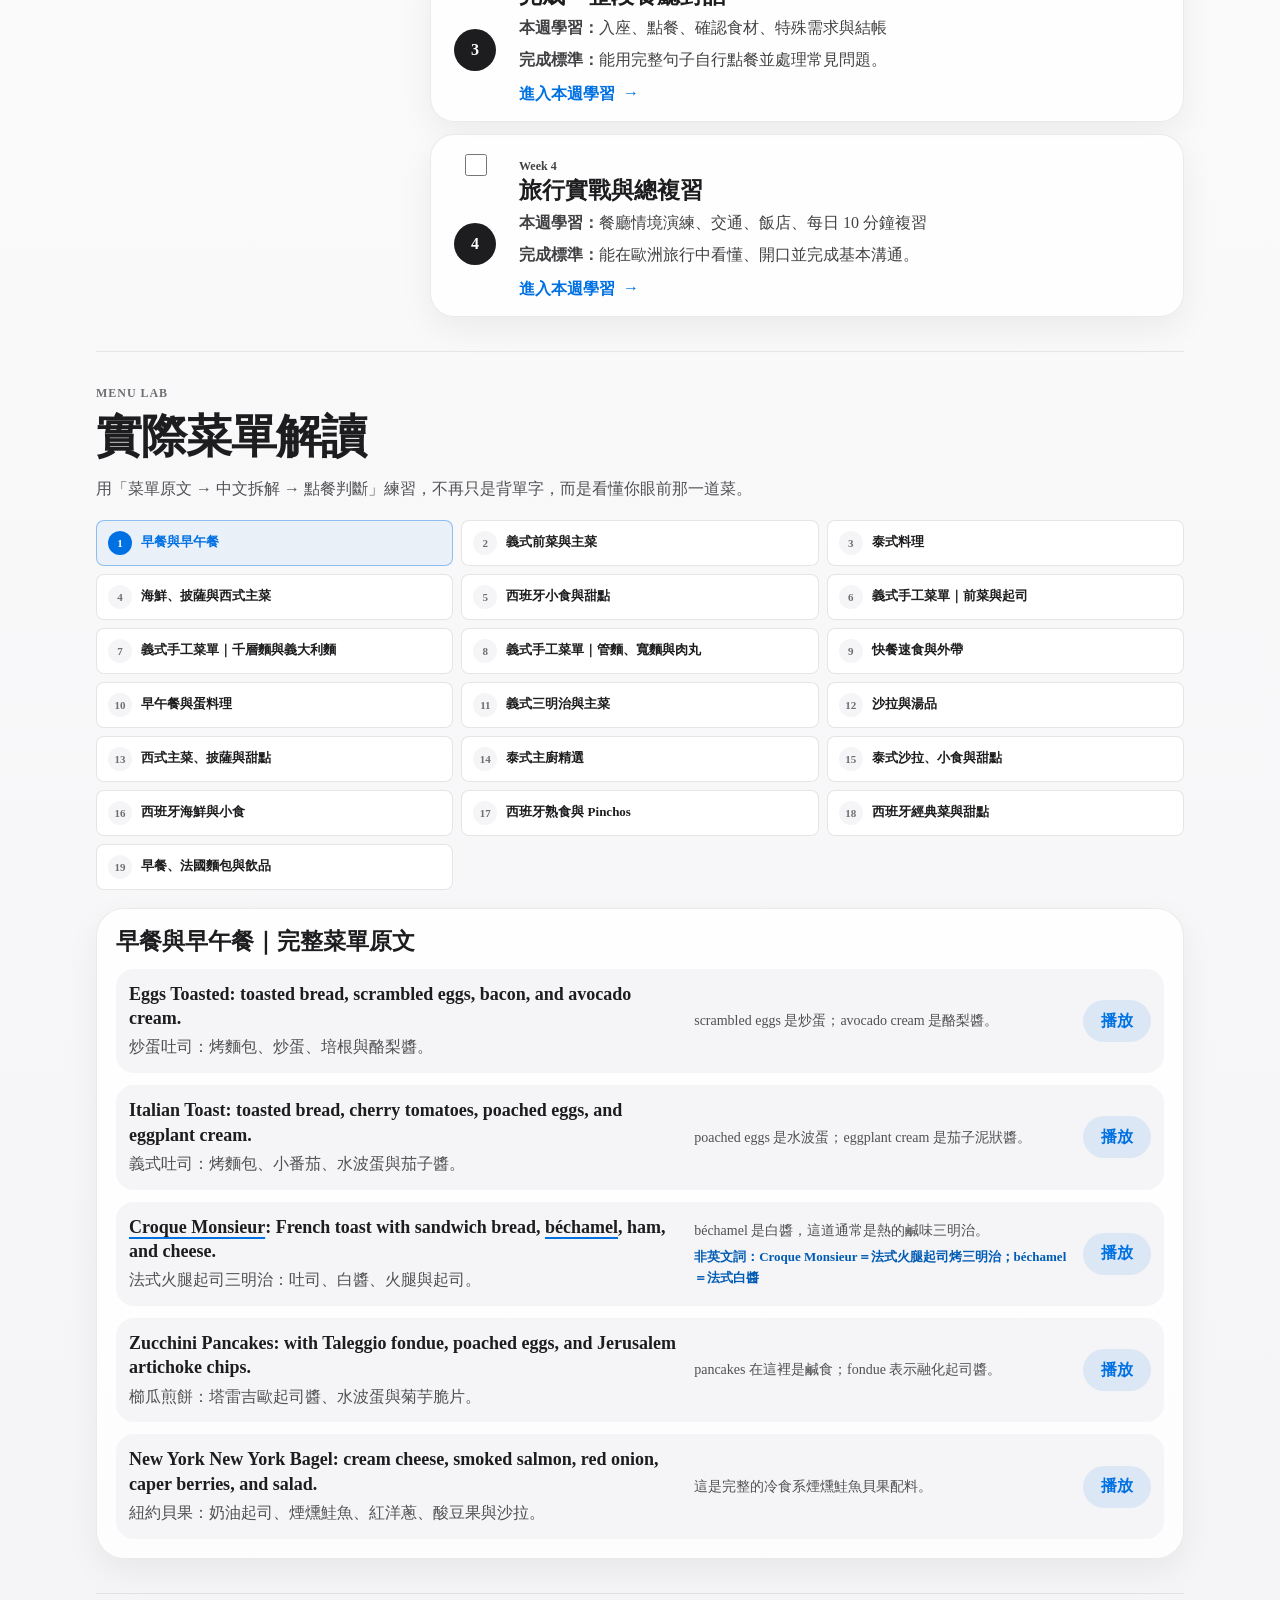
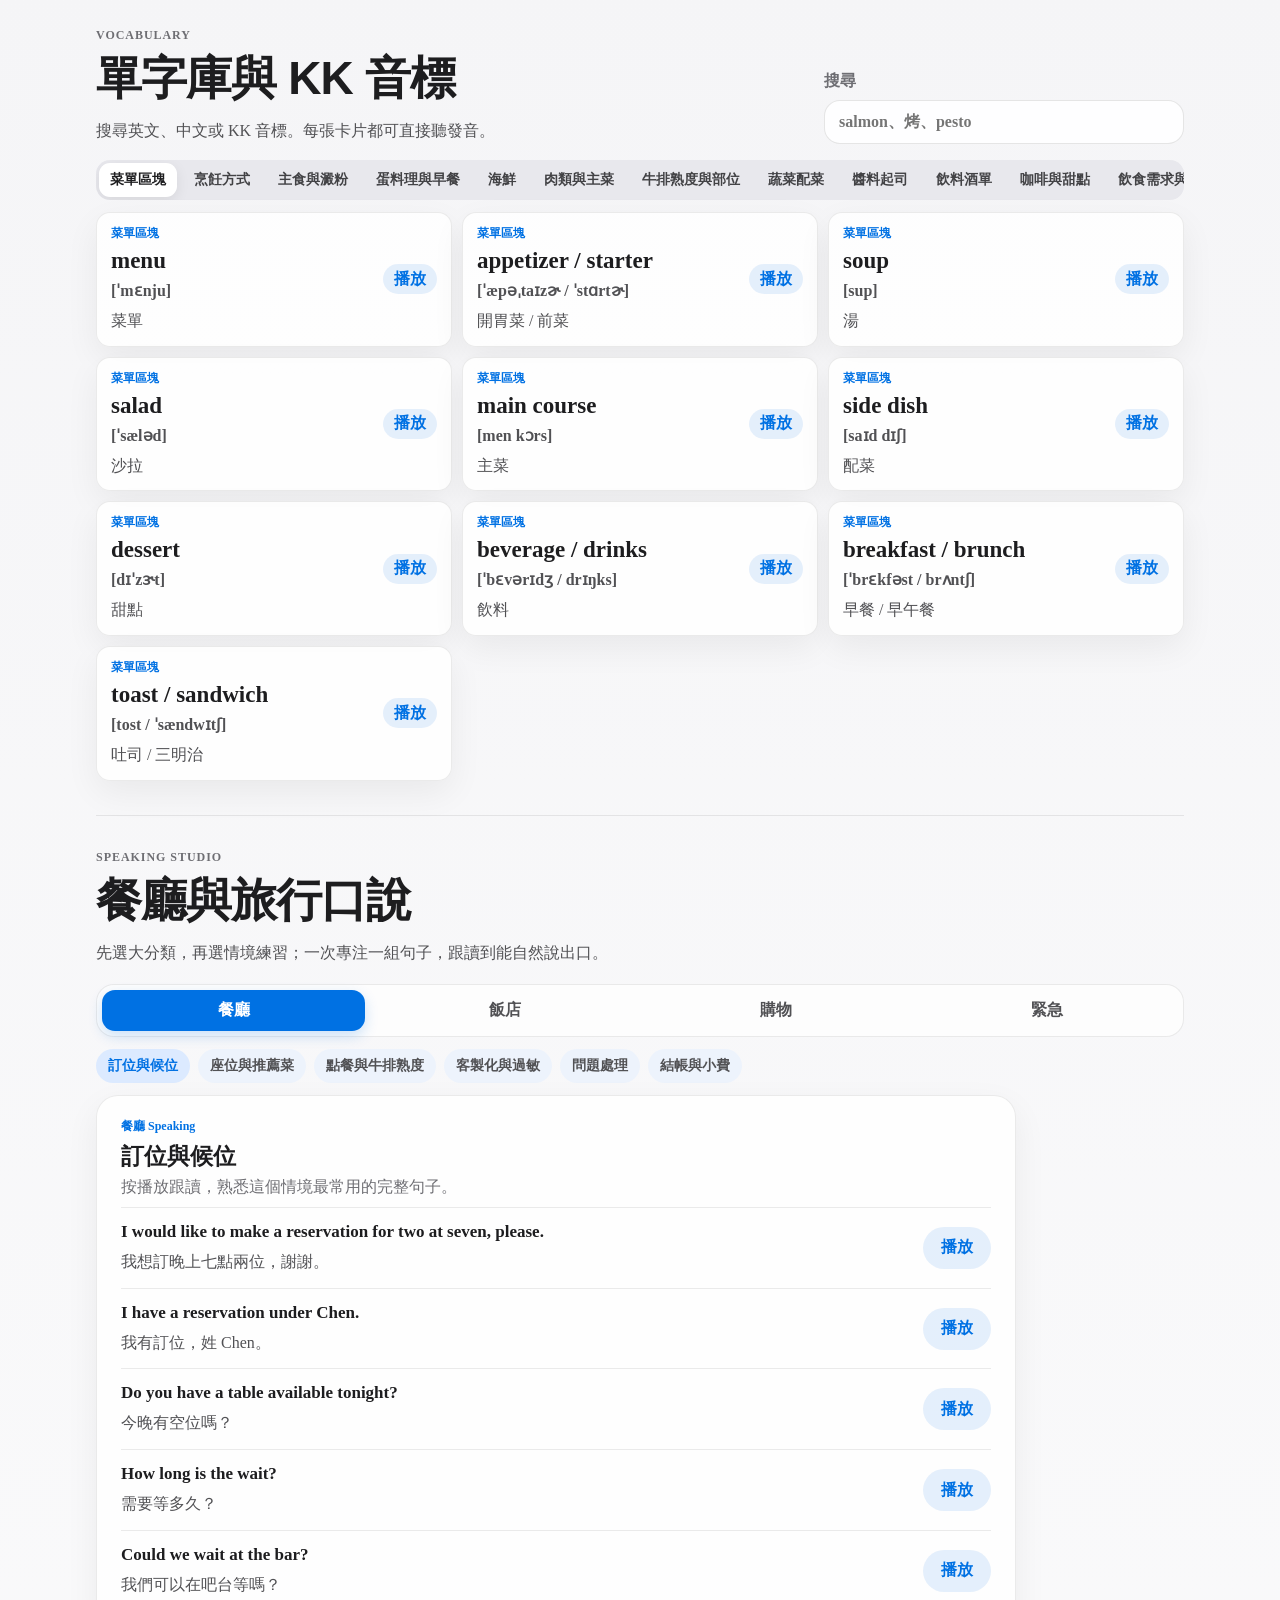
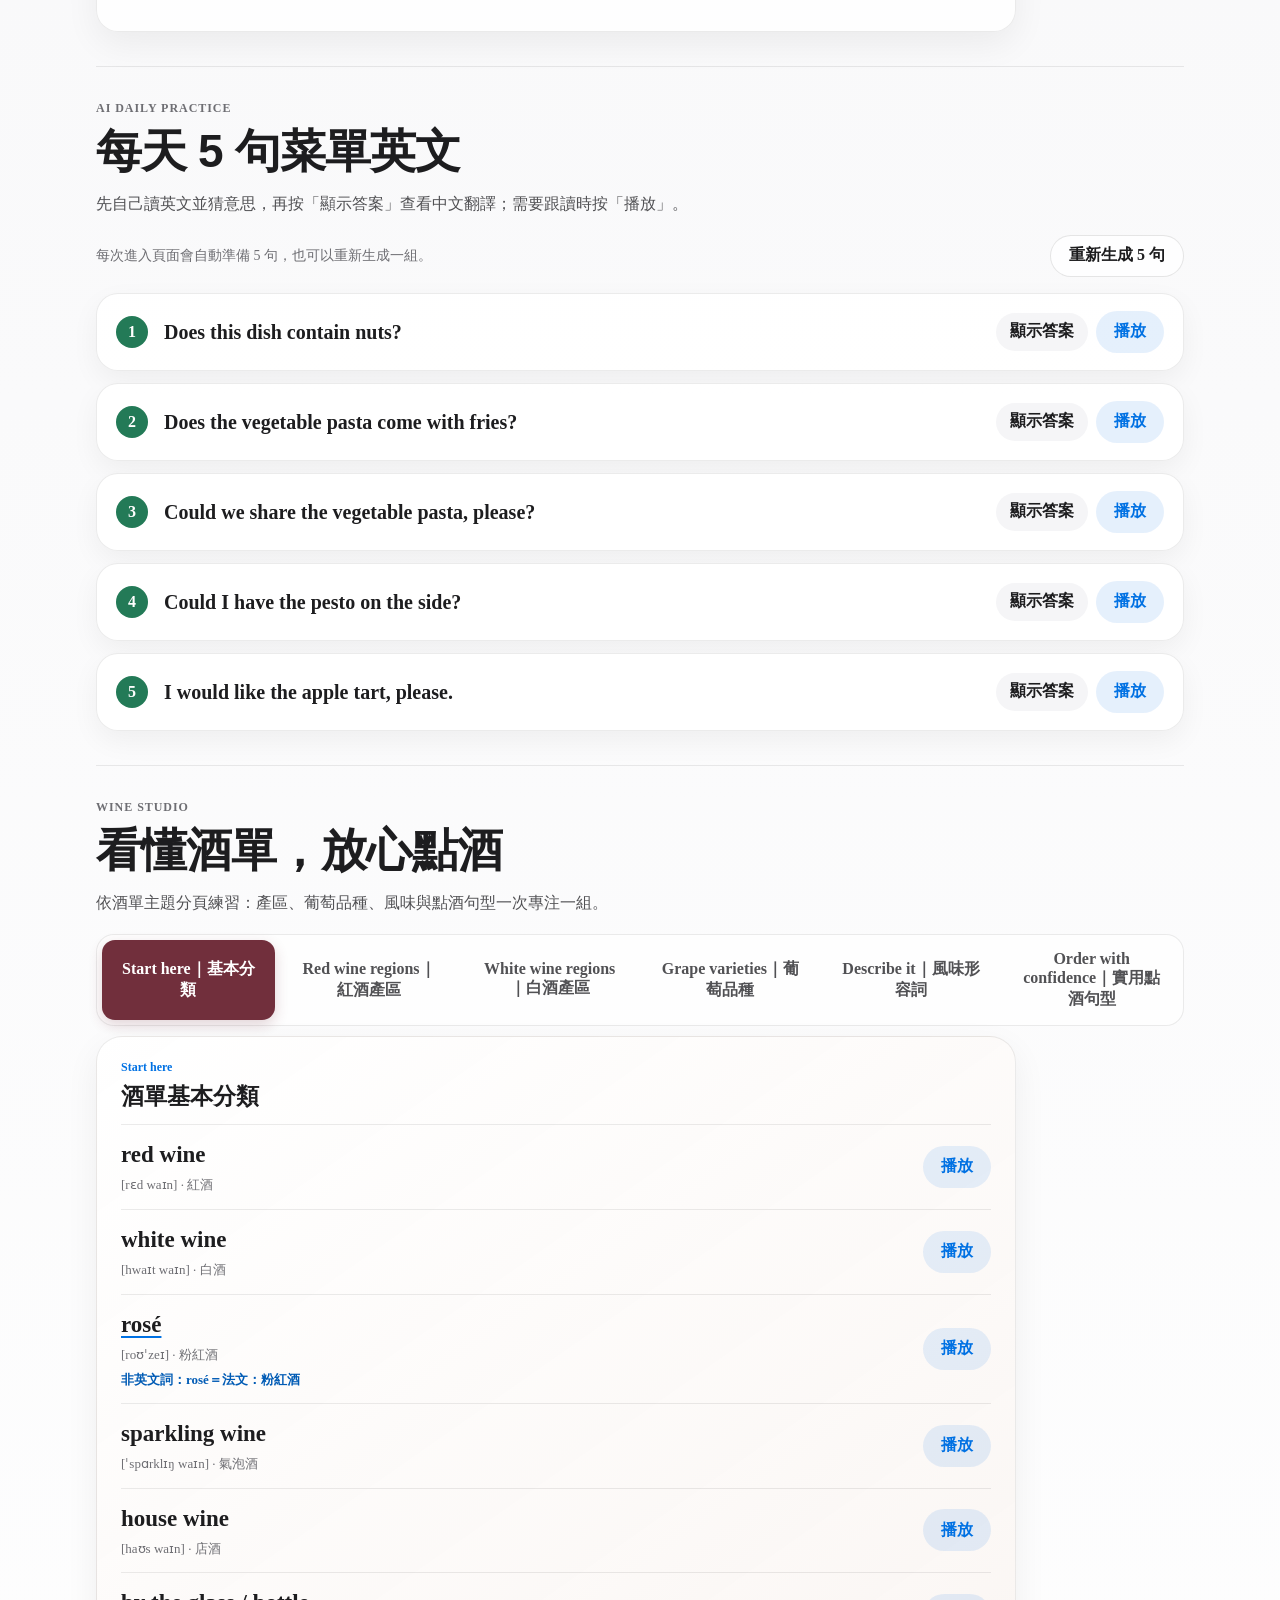
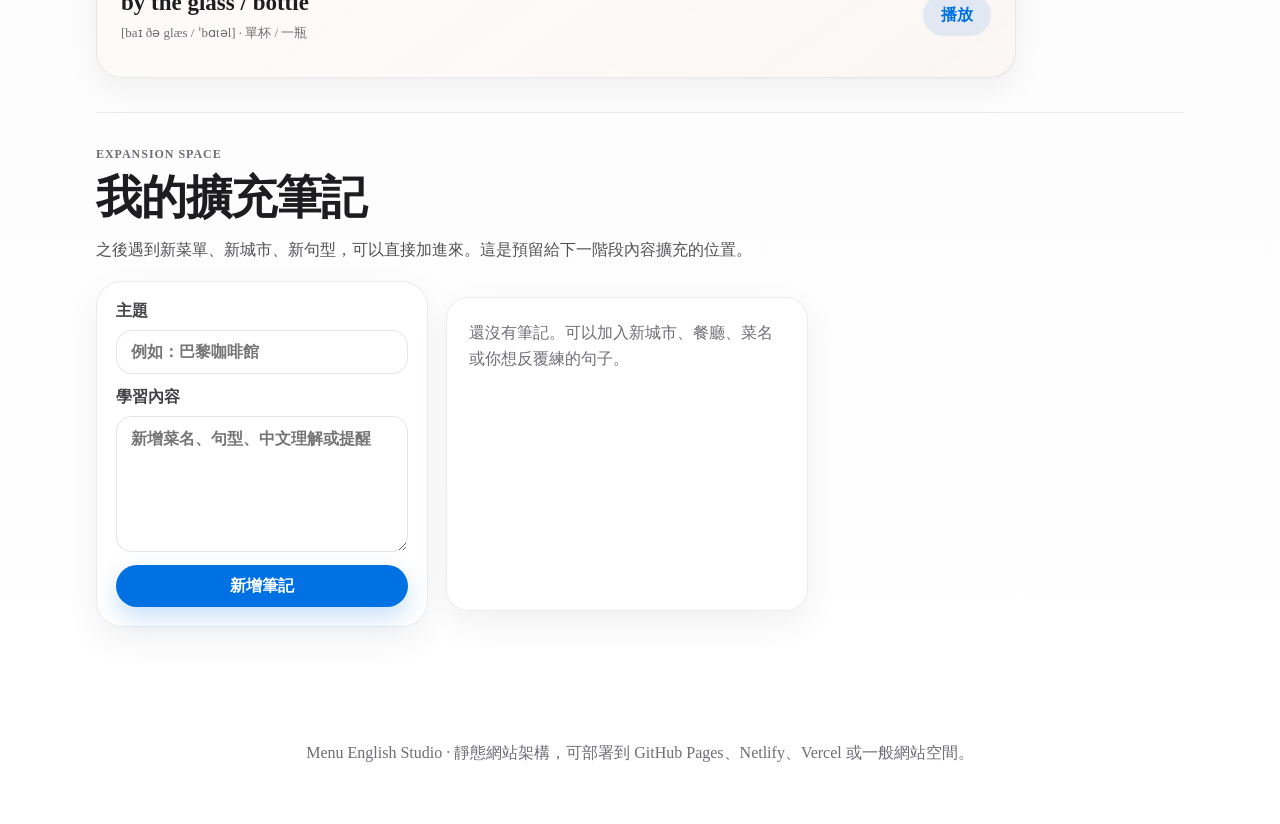
==== commit a3834272: "Use two-row life English category layout" ====
--- a/index.html
+++ b/index.html
@@ -5,7 +5,7 @@
   <meta name="viewport" content="width=device-width, initial-scale=1">
   <title>Menu English Studio</title>
   <meta name="description" content="12月歐洲行英文學習網站：菜單閱讀、點餐句型、KK音標、每週課程與瀏覽器發音練習。">
-  <link rel="stylesheet" href="styles.css?v=20261015-5">
+  <link rel="stylesheet" href="styles.css?v=20261015-6">
   <style id="vocab-layout-fix">
     .vocab-section .vocab-card {
       min-height: 0 !important;
--- a/styles.css
+++ b/styles.css
@@ -790,18 +790,16 @@
 }
 
 .video-lesson-tabs {
-  display: flex;
+  display: grid;
   flex: 1 1 auto;
   min-width: 0;
+  grid-template-columns: repeat(9, minmax(0, 1fr));
   gap: 6px;
-  overflow-x: auto;
-  padding: 1px;
-  scrollbar-width: thin;
-  scrollbar-color: rgba(30, 108, 87, 0.32) transparent;
+  padding: 1px 0;
 }
 
 .video-lesson-tab {
-  flex: 0 0 auto;
+  min-width: 0;
   border: 0;
   border-radius: 999px;
   padding: 7px 12px;
@@ -1295,6 +1293,10 @@
   .course-rail {
     position: static;
   }
+
+  .video-lesson-tabs {
+    grid-template-columns: repeat(6, minmax(0, 1fr));
+  }
 }
 
 @media (max-width: 680px) {
@@ -1383,6 +1385,10 @@
     justify-content: space-between;
   }
 
+  .video-lesson-tabs {
+    grid-template-columns: repeat(3, minmax(0, 1fr));
+  }
+
   .video-lesson-heading p {
     text-align: left;
   }
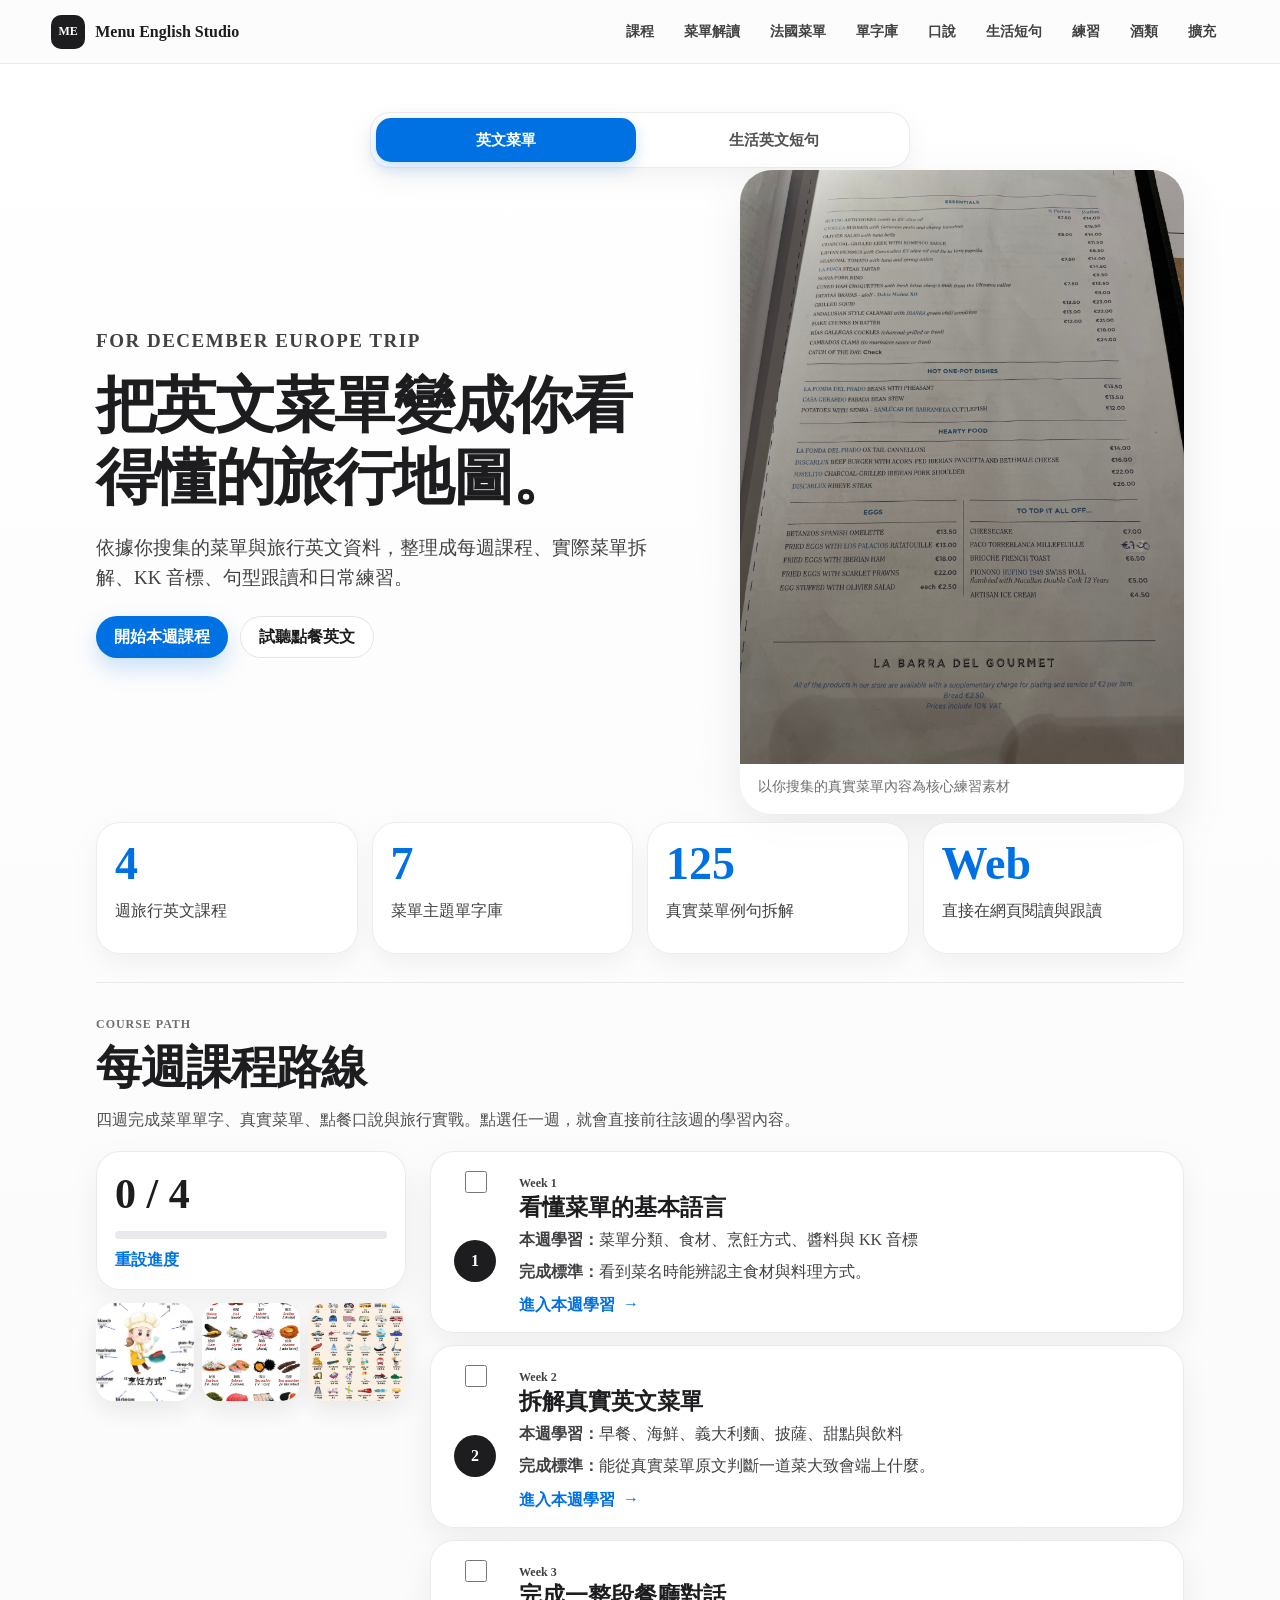
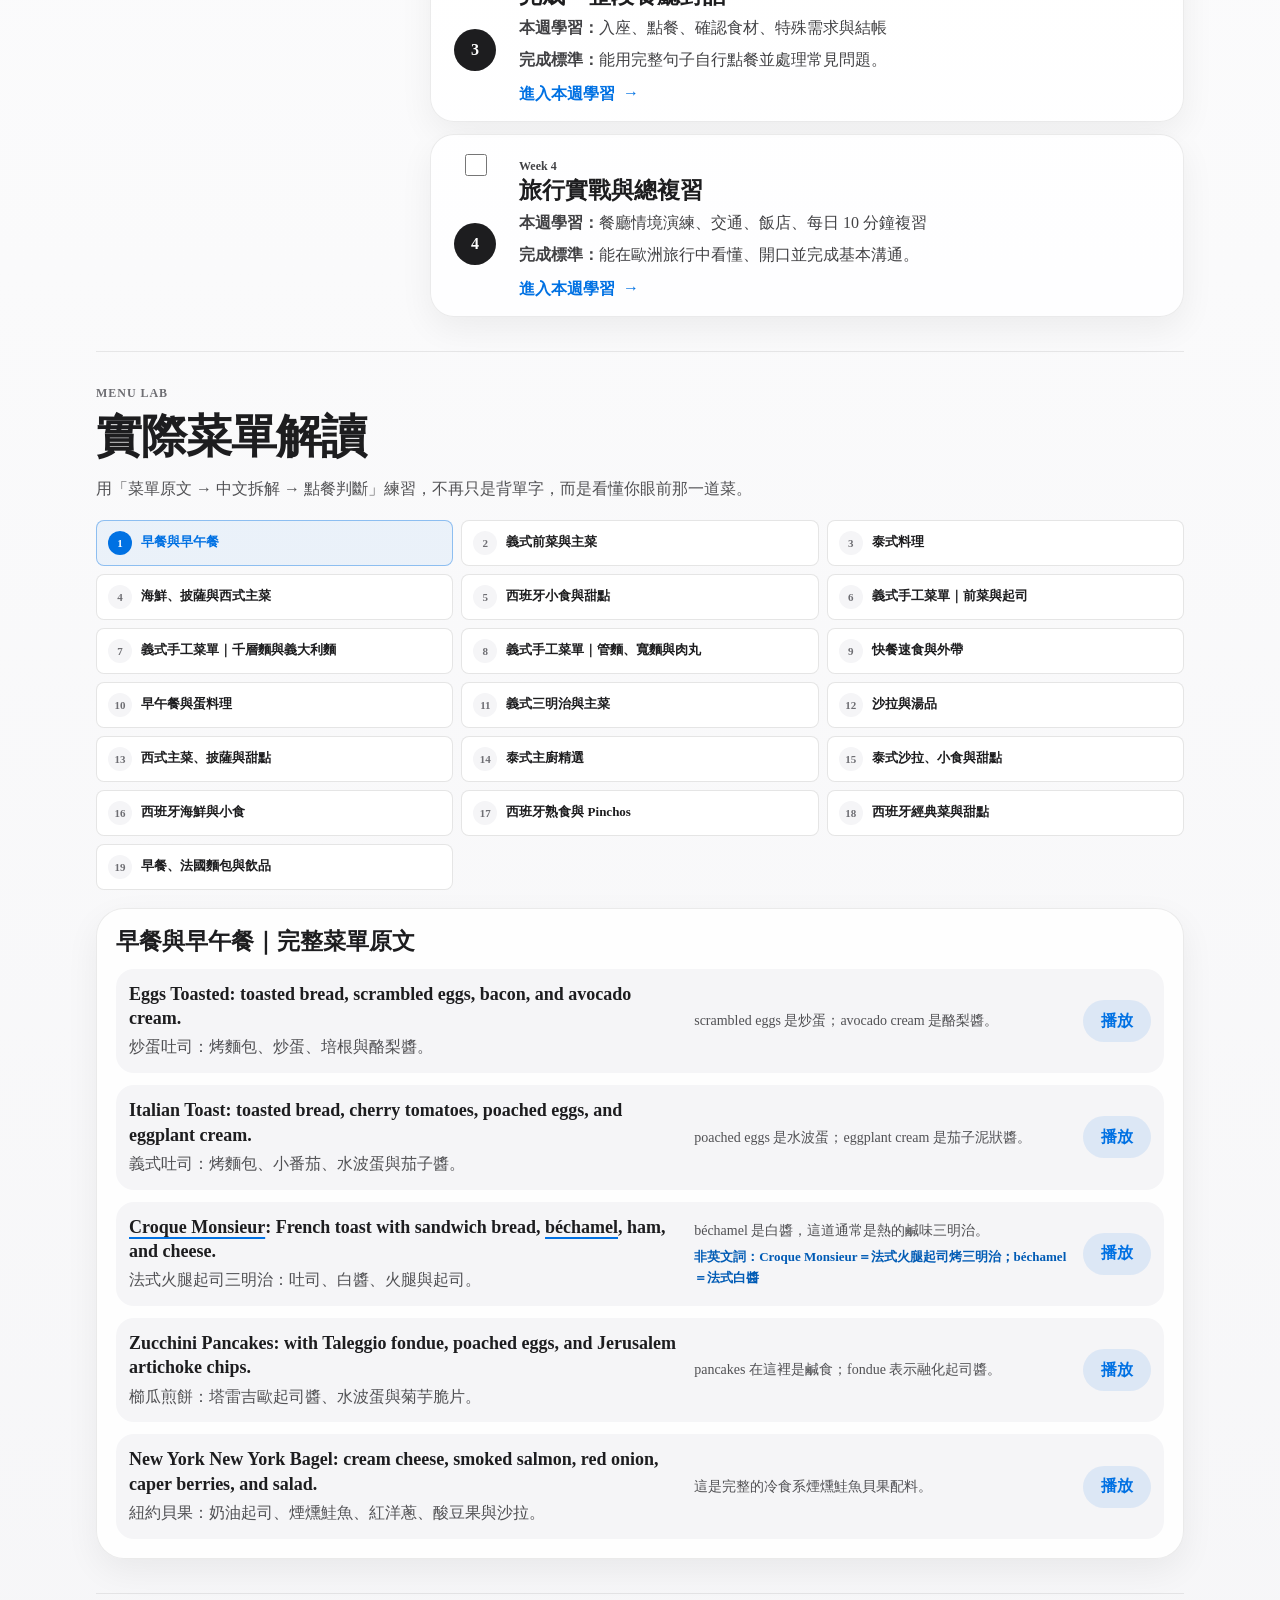
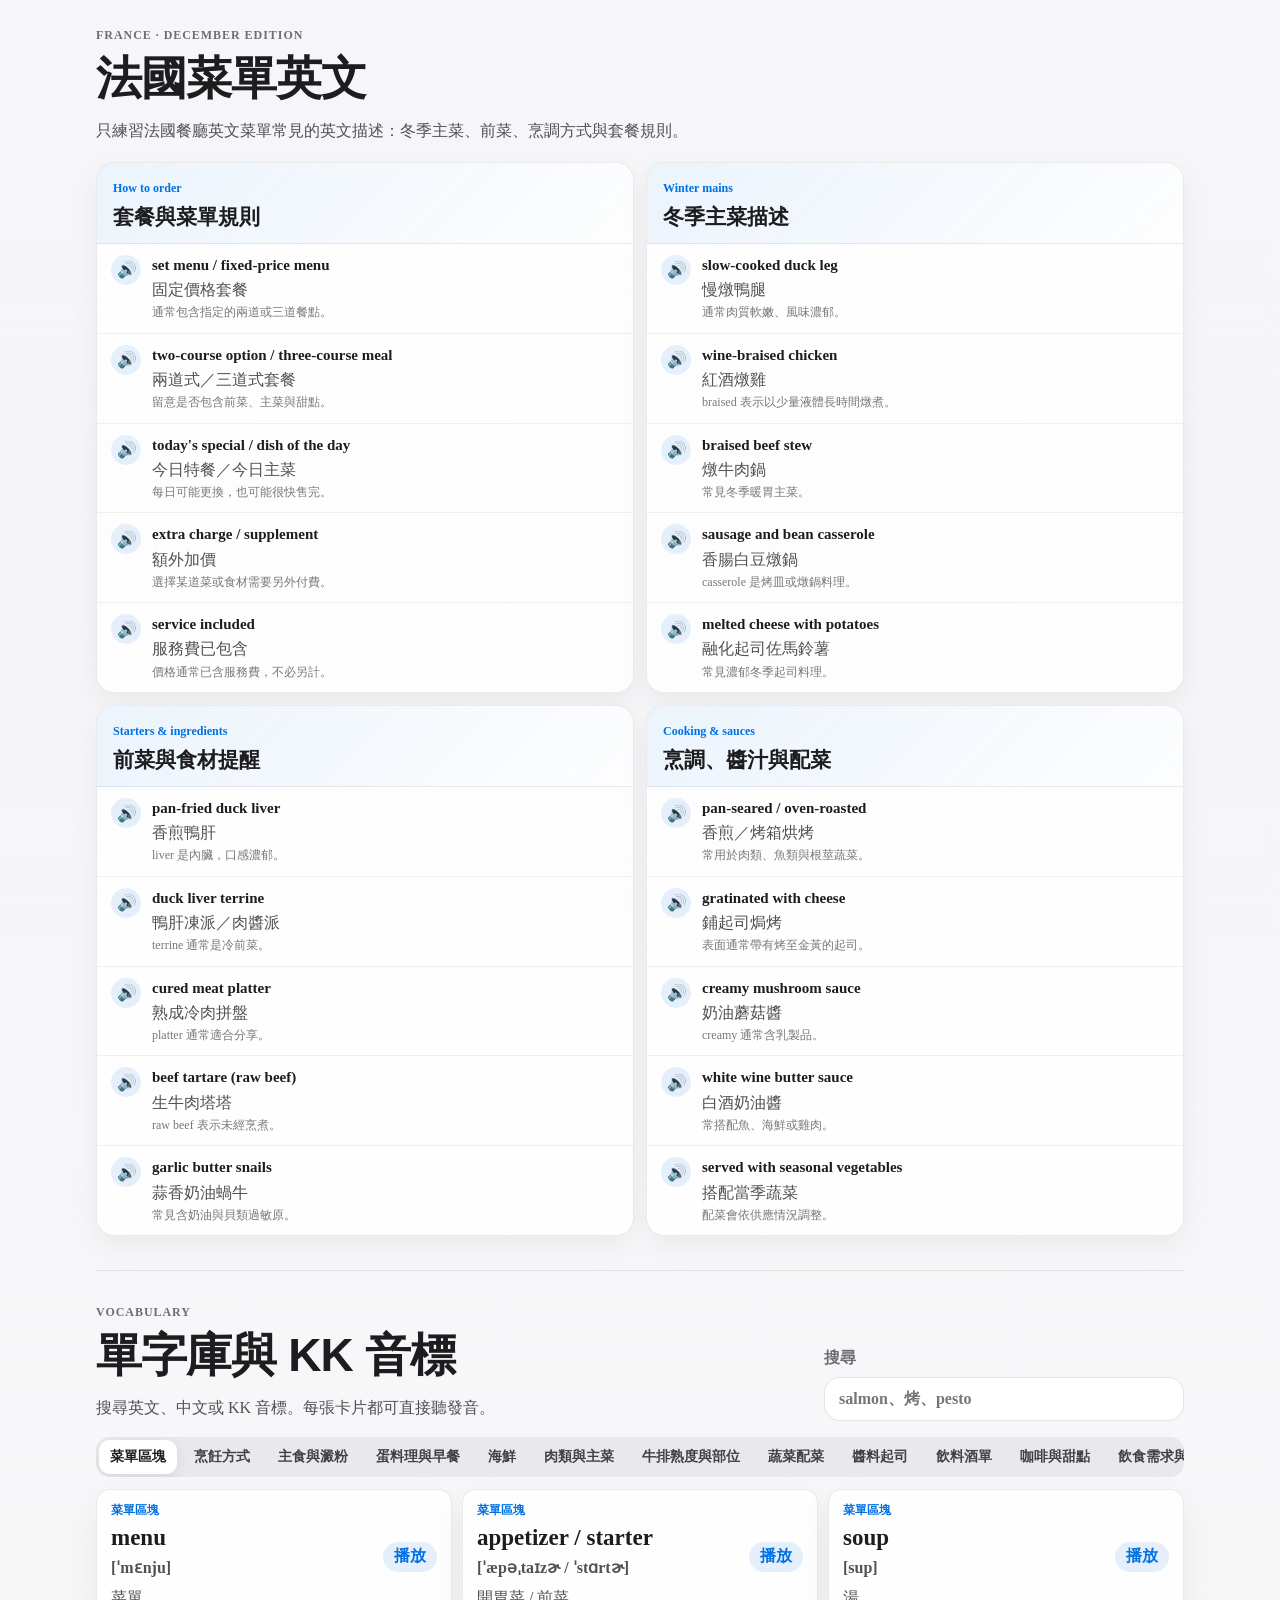
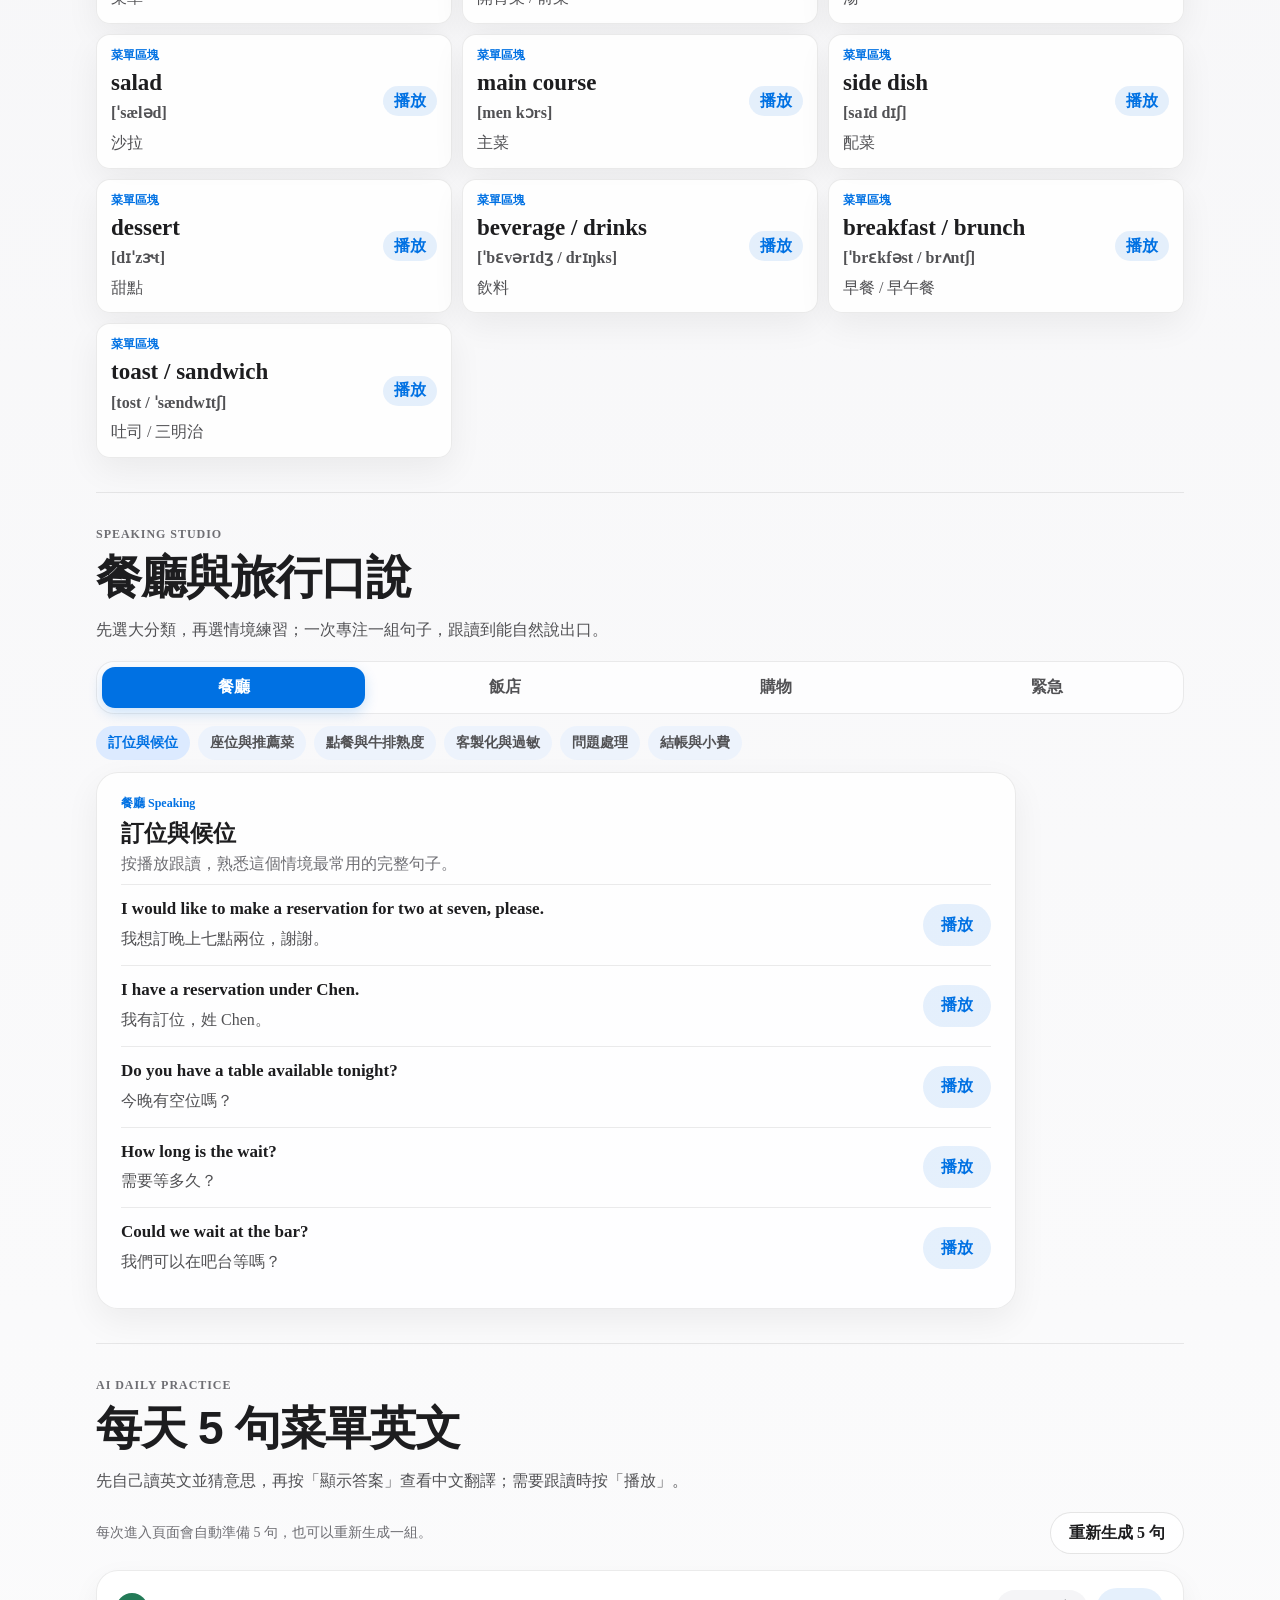
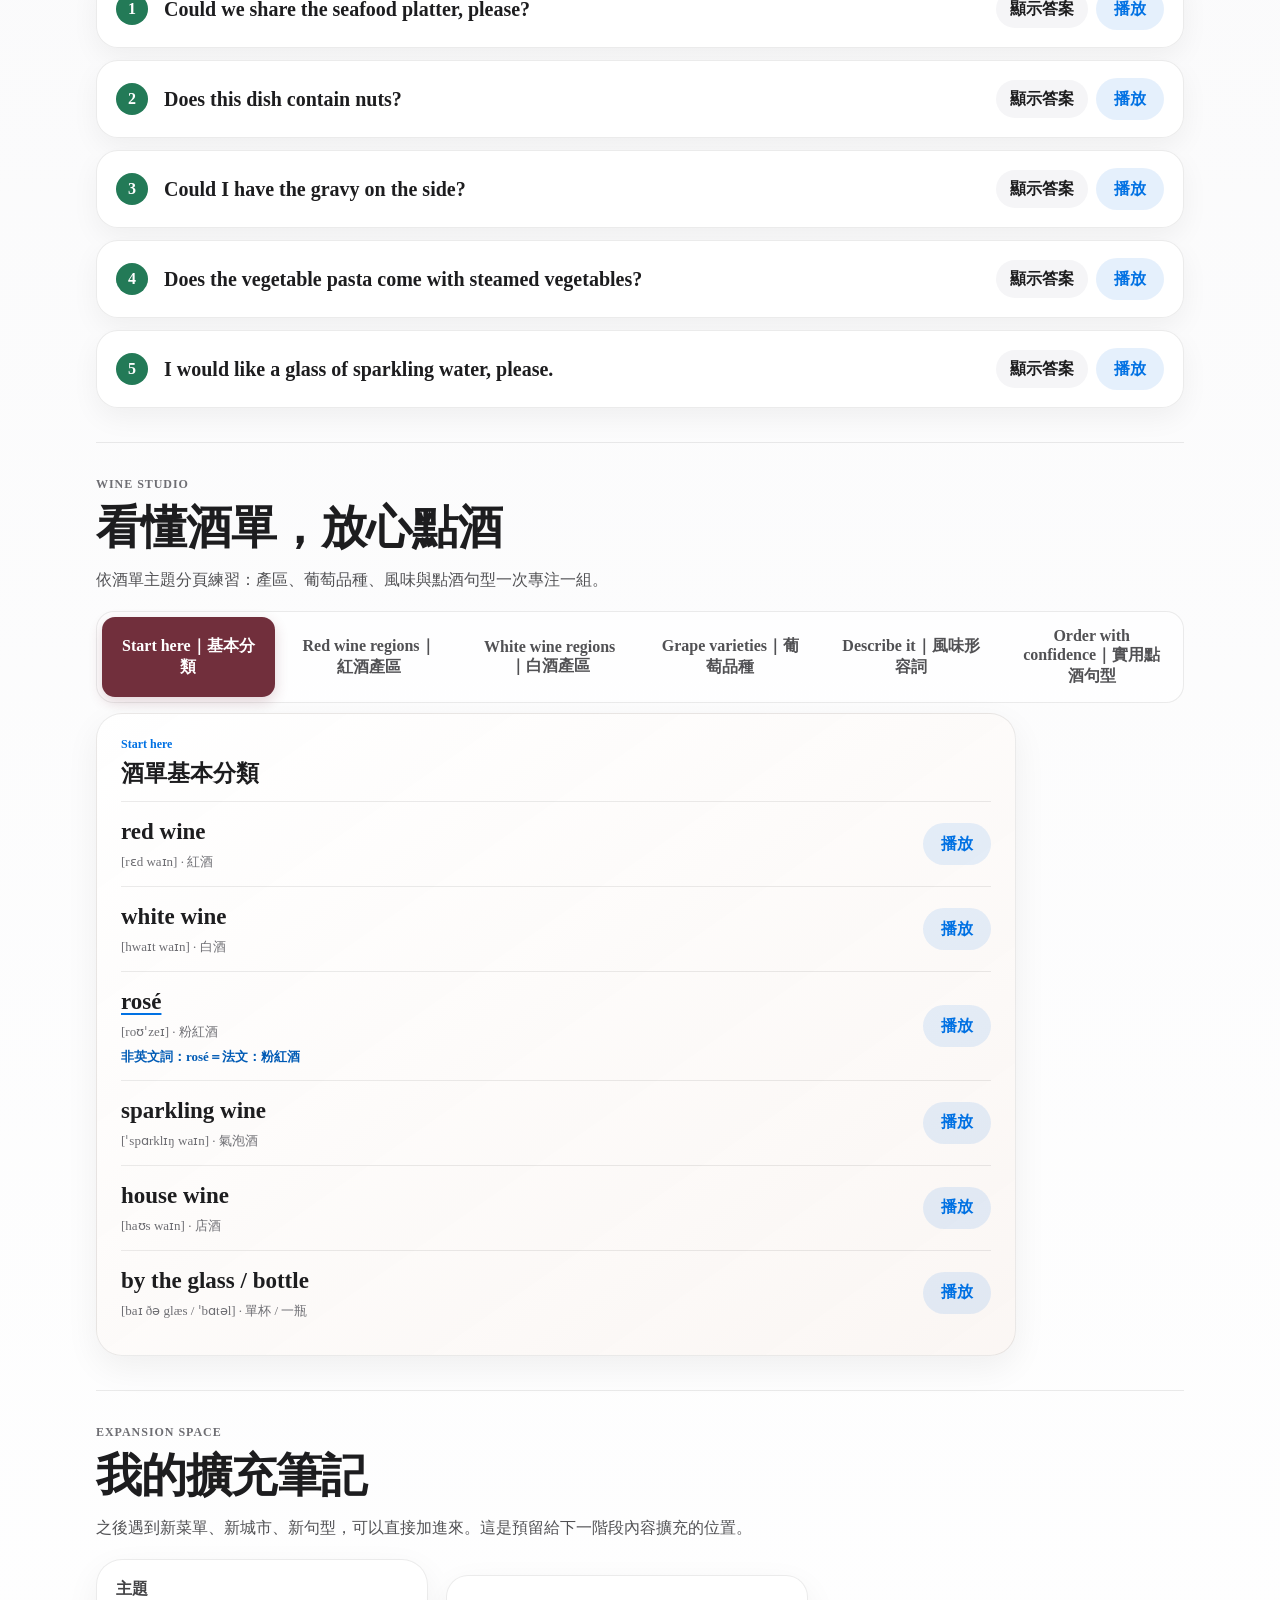
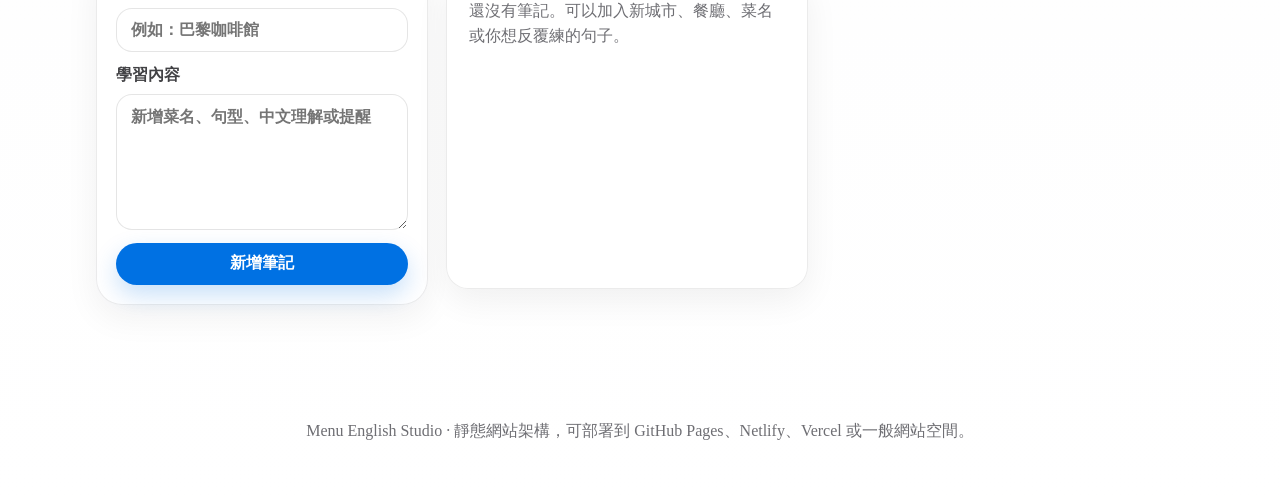
==== commit b6b1149c: "Add France menu English study section" ====
--- a/index.html
+++ b/index.html
@@ -45,6 +45,7 @@
     <nav class="top-nav" aria-label="主要導覽">
       <a href="#course">課程</a>
       <a href="#menu-lab">菜單解讀</a>
+      <a href="#france-menu">法國菜單</a>
       <a href="#vocab">單字庫</a>
       <a href="#speaking">口說</a>
       <a href="#life-english" data-main-page-nav="life">生活短句</a>
@@ -129,6 +130,15 @@
       <div id="exampleBoard" class="example-board"></div>
     </section>
 
+    <section id="france-menu" class="section france-menu-section">
+      <div class="section-heading">
+        <p class="eyebrow">France · December Edition</p>
+        <h2>法國菜單英文</h2>
+        <p>只練習法國餐廳英文菜單常見的英文描述：冬季主菜、前菜、烹調方式與套餐規則。</p>
+      </div>
+      <div id="franceMenuDeck" class="france-menu-grid"></div>
+    </section>
+
     <section id="vocab" class="section vocab-section">
       <div class="section-heading row">
         <div>
@@ -215,7 +225,7 @@
     <p>Menu English Studio · 靜態網站架構，可部署到 GitHub Pages、Netlify、Vercel 或一般網站空間。</p>
   </footer>
 
-  <script src="data.js?v=20261015-3"></script>
+  <script src="data.js?v=20261015-4"></script>
   <script src="menu-examples-extra.js?v=20261002-1"></script>
   <script src="app.js?v=20261015-5"></script>
 </body>
--- a/styles.css
+++ b/styles.css
@@ -311,6 +311,82 @@
   color: #515154;
   font-size: 16px;
   line-height: 1.62;
+}
+
+.france-menu-grid {
+  display: grid;
+  grid-template-columns: repeat(2, minmax(0, 1fr));
+  gap: 12px;
+}
+
+.france-menu-card {
+  overflow: hidden;
+  border: 1px solid rgba(0, 0, 0, 0.08);
+  border-radius: 18px;
+  background: rgba(255, 255, 255, 0.82);
+  box-shadow: 0 10px 28px rgba(0, 0, 0, 0.05);
+}
+
+.france-menu-card-heading {
+  padding: 15px 16px 12px;
+  border-bottom: 1px solid rgba(0, 0, 0, 0.07);
+  background: linear-gradient(135deg, rgba(0, 113, 227, 0.075), rgba(255, 255, 255, 0));
+}
+
+.france-menu-card-heading .tag {
+  margin: 0;
+}
+
+.france-menu-card h3 {
+  margin: 7px 0 0;
+  font-family: "PingFang TC", "Noto Sans TC", "Microsoft JhengHei", sans-serif;
+  font-size: 21px;
+  font-weight: 700;
+}
+
+.france-menu-items {
+  display: grid;
+}
+
+.france-menu-item {
+  display: grid;
+  grid-template-columns: 32px minmax(0, 1fr);
+  gap: 9px;
+  padding: 11px 14px;
+  border-bottom: 1px solid rgba(0, 0, 0, 0.06);
+}
+
+.france-menu-item:last-child {
+  border-bottom: 0;
+}
+
+.france-menu-audio {
+  width: 30px;
+  height: 30px;
+  border: 0;
+  border-radius: 50%;
+  cursor: pointer;
+  color: #0066cc;
+  background: rgba(0, 113, 227, 0.1);
+}
+
+.france-menu-item strong {
+  display: block;
+  font-size: 15px;
+  line-height: 1.35;
+}
+
+.france-menu-item p,
+.france-menu-item small {
+  display: block;
+  margin: 3px 0 0;
+  color: #515154;
+  line-height: 1.45;
+}
+
+.france-menu-item small {
+  color: #77777c;
+  font-size: 12px;
 }
 
 .course-layout {
@@ -1341,6 +1417,7 @@
   .practice-grid,
   .wine-deck,
   .video-card-grid,
+  .france-menu-grid,
   .note-cards {
     grid-template-columns: 1fr;
   }
